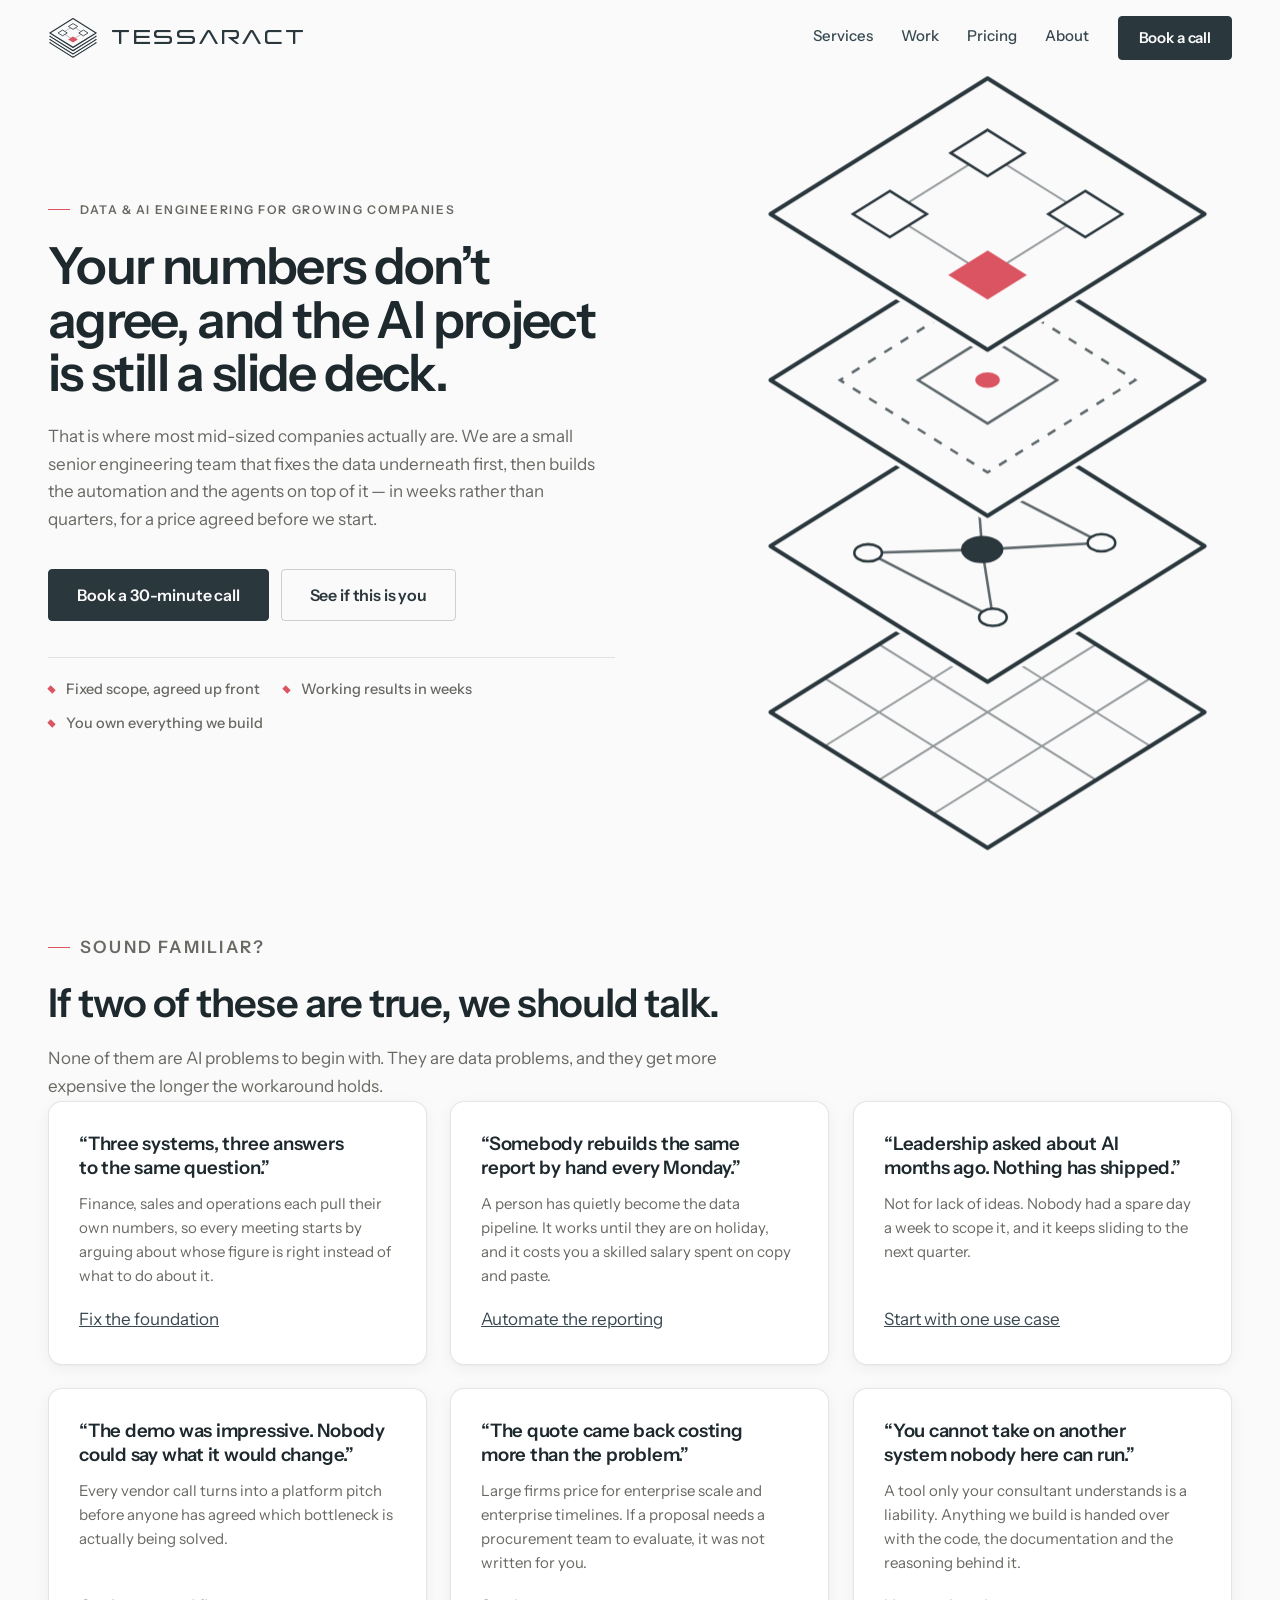
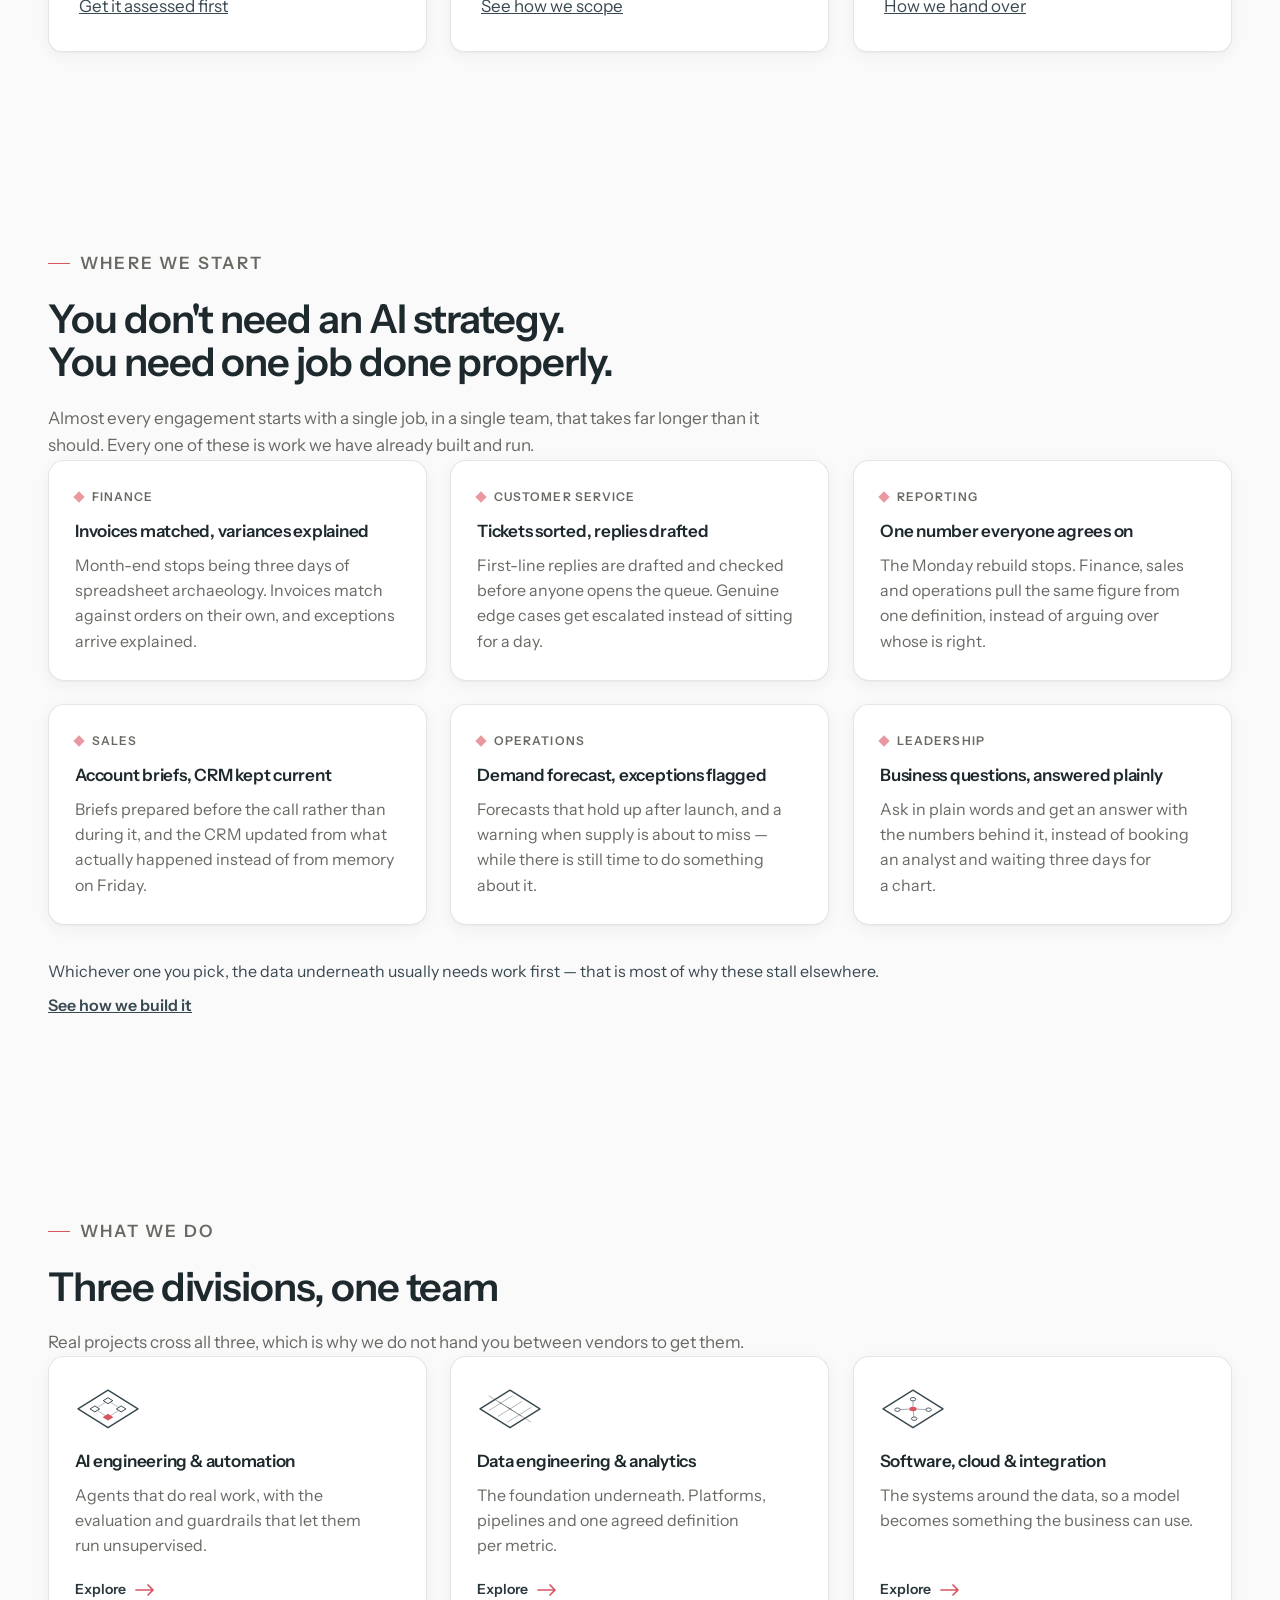
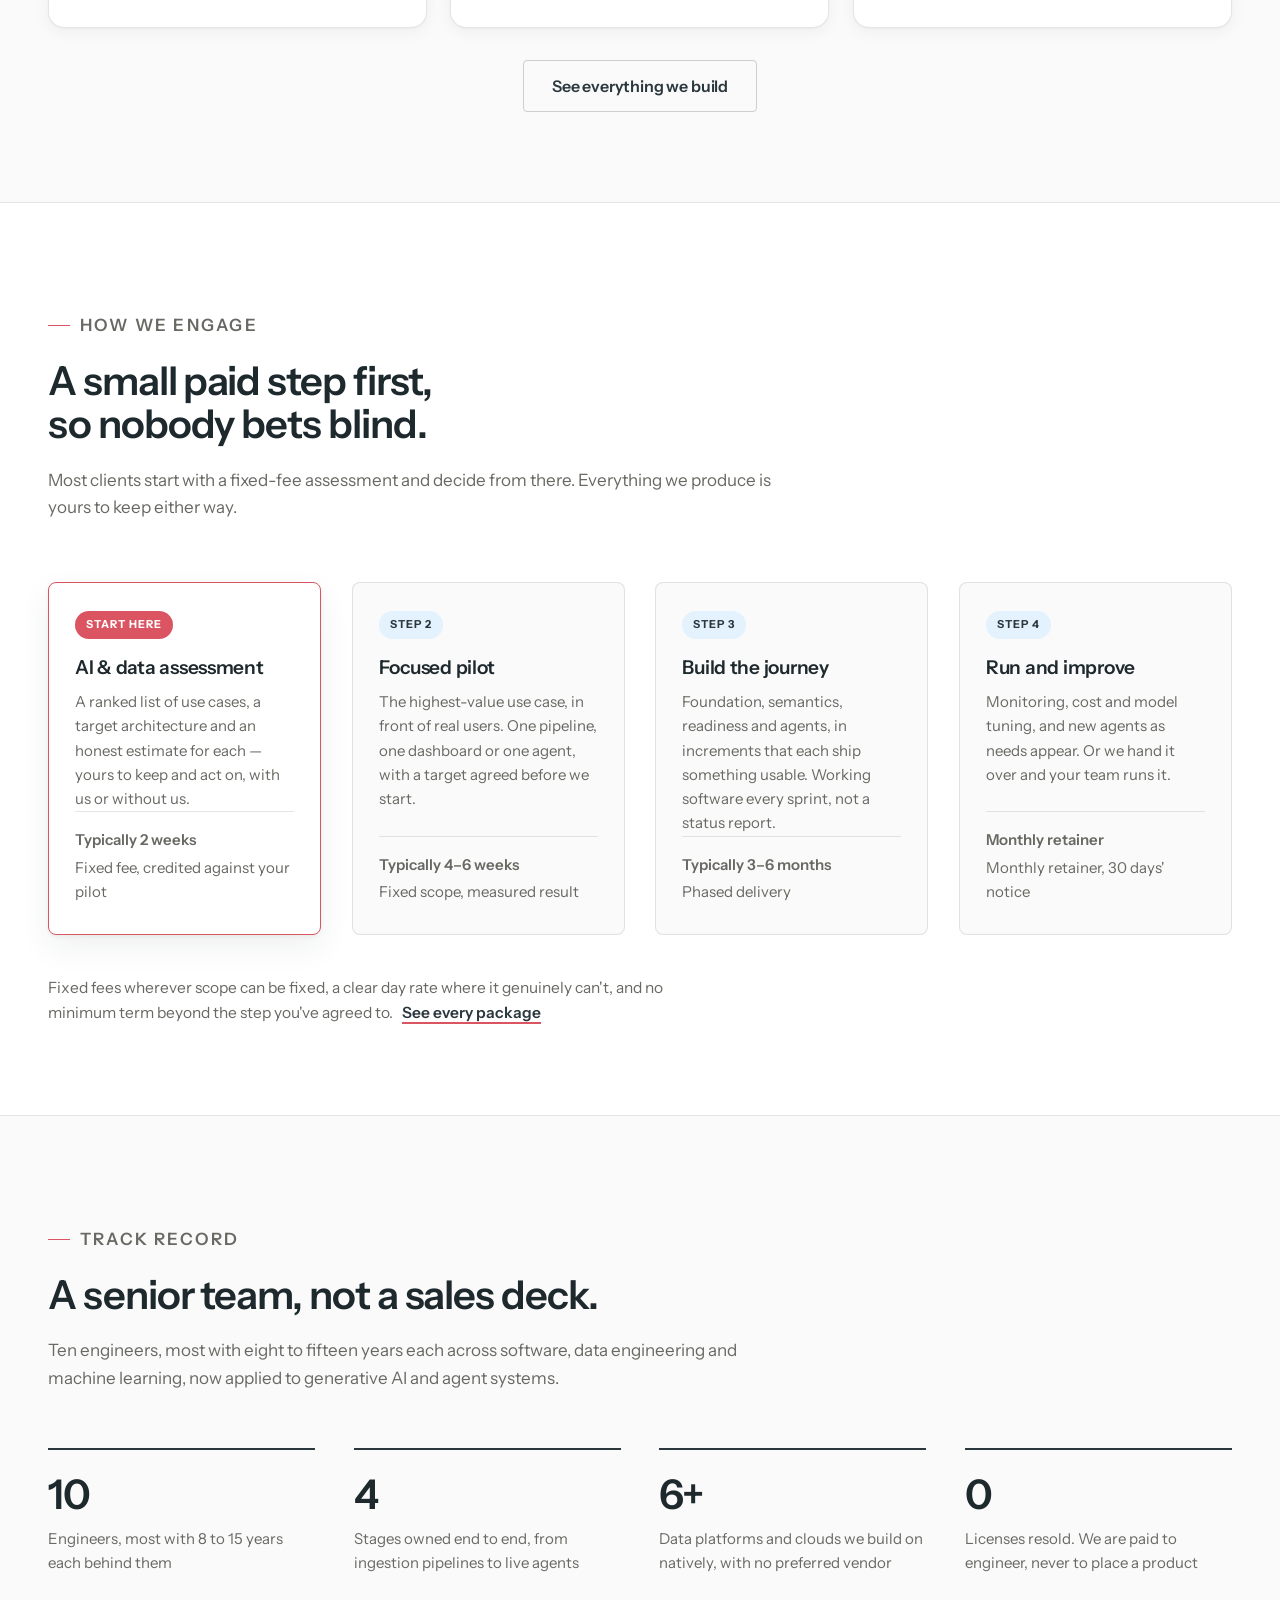
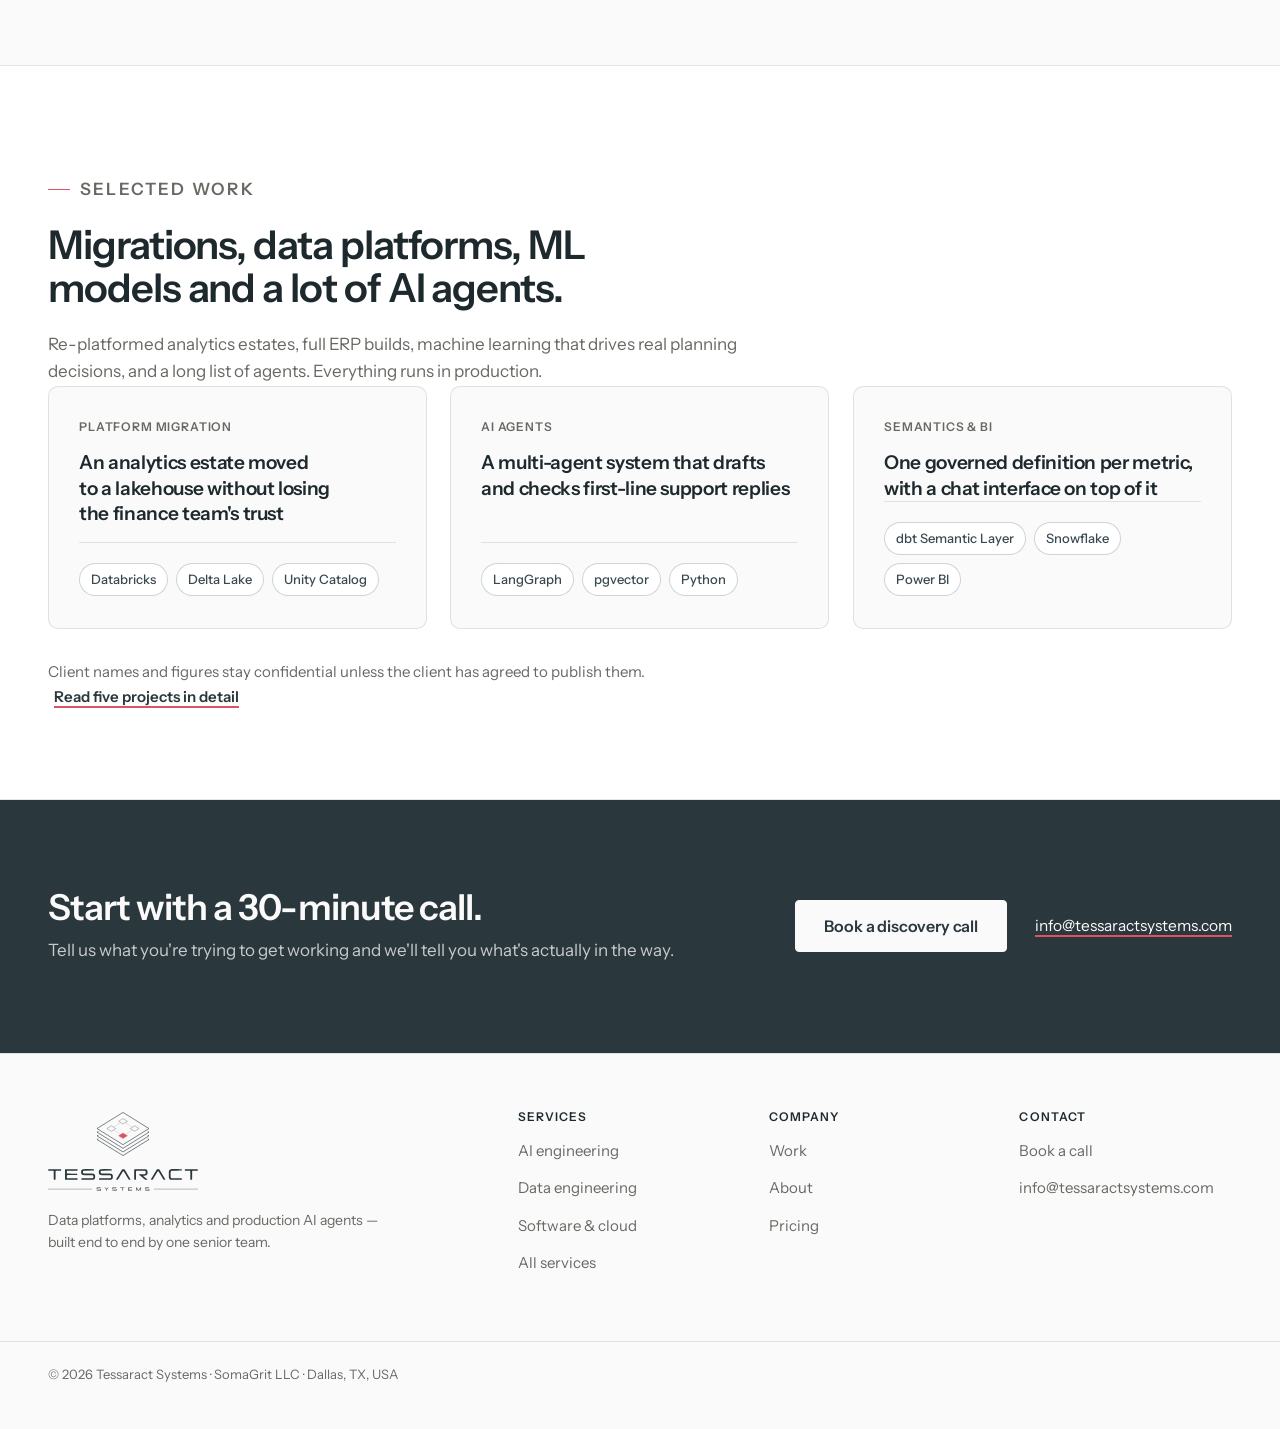
==== index.html @ a691ffca "Raise the camera to 1.600 : 1 — the planes still read stretched at true iso Textbook true isometric " ====
<!doctype html>
<html lang="en">
<head>
  <meta charset="utf-8">
  <meta name="viewport" content="width=device-width, initial-scale=1">

  <title>Data & AI Engineering for Growing Companies — Tessaract Systems</title>
  <meta name="description" content="Your numbers don't agree and the AI project is still a slide deck. We fix the data underneath, then build the automation and agents on top. Fixed scope.">

  <link rel="canonical" href="https://tessaractsystems.com/">

  <meta name="theme-color" content="#FAFAFA">
  <meta name="robots" content="index, follow, max-image-preview:large">

  <meta property="og:type" content="website">
  <meta property="og:site_name" content="Tessaract Systems">
  <meta property="og:url" content="https://tessaractsystems.com/">
  <meta property="og:title" content="Tessaract Systems — Data & AI Engineering">
  <meta property="og:description" content="Most of what gets called an AI problem is a data problem wearing a costume. We fix the foundation first, then build on it. Weeks, not quarters.">
  <meta property="og:image" content="https://tessaractsystems.com/assets/og-image.png">
  <meta property="og:image:width" content="1200">
  <meta property="og:image:height" content="630">
  <meta property="og:image:alt" content="Tessaract Systems">

  <meta name="twitter:card" content="summary_large_image">
  <meta name="twitter:title" content="Tessaract Systems — Data & AI Engineering">
  <meta name="twitter:description" content="Most of what gets called an AI problem is a data problem wearing a costume. We fix the foundation first, then build on it. Weeks, not quarters.">
  <meta name="twitter:image" content="https://tessaractsystems.com/assets/og-image.png">

  <link rel="icon" type="image/png" sizes="16x16" href="/assets/favicon-16.png">
  <link rel="icon" type="image/png" sizes="32x32" href="/assets/favicon-32.png">
  <link rel="icon" type="image/png" sizes="64x64" href="/assets/favicon-64.png">
  <link rel="apple-touch-icon" href="/assets/apple-touch-icon.png">

  <link rel="preload" href="/assets/fonts/Traceform-Regular.woff2" as="font" type="font/woff2" crossorigin>
  <link rel="preconnect" href="https://fonts.googleapis.com">
  <link rel="preconnect" href="https://fonts.gstatic.com" crossorigin>
  <link href="https://fonts.googleapis.com/css2?family=Instrument+Sans:wght@400;500;600;700&display=swap" rel="stylesheet">
  <link rel="stylesheet" href="/css/styles.css?v=a65552d1">

  <script>document.documentElement.classList.add('js');</script>

  <!-- Privacy-friendly analytics. Uncomment once the domain is live.
  <script defer data-domain="tessaractsystems.com" src="https://plausible.io/js/script.js"></script>
  -->

  <script type="application/ld+json">
  {
    "@context": "https://schema.org",
    "@type": "ProfessionalService",
    "name": "Tessaract Systems",
    "url": "https://tessaractsystems.com/",
    "logo": "https://tessaractsystems.com/brand/png/tessaract-logo@1000w.png",
    "image": "https://tessaractsystems.com/assets/og-image.png",
    "email": "info@tessaractsystems.com",
    "legalName": "SomaGrit LLC",
    "numberOfEmployees": {"@type": "QuantitativeValue", "value": 10},
    "address": {
      "@type": "PostalAddress",
      "streetAddress": "539 W Commerce St, Suite 3744",
      "addressLocality": "Dallas",
      "addressRegion": "TX",
      "postalCode": "75208",
      "addressCountry": "US"
    },
    "description": "Data engineering, AI engineering and intelligent automation. Tessaract Systems builds data platforms, semantic layers and production AI agents end to end \u2014 a ten-person team of senior engineers with 8 to 15 years each.",
    "areaServed": [
      { "@type": "Country", "name": "United States" },
      { "@type": "Country", "name": "Canada" },
      { "@type": "Place", "name": "Europe" },
      { "@type": "Country", "name": "United Kingdom" },
      { "@type": "Country", "name": "Germany" },
      { "@type": "Country", "name": "United Arab Emirates" },
      { "@type": "Country", "name": "Saudi Arabia" },
      { "@type": "Country", "name": "Qatar" },
      { "@type": "Country", "name": "Australia" }
    ],
    "knowsAbout": [
      "Data engineering", "AI agents", "Multi-agent systems", "Generative AI",
      "Conversational AI", "Voice AI", "Retrieval augmented generation",
      "Semantic layers", "Business intelligence", "Demand forecasting",
      "Cloud architecture", "Business process automation", "Machine learning",
      "Document intelligence", "System integration", "Databricks", "Snowflake",
      "Microsoft Fabric", "BigQuery", "Azure Synapse migration"
    ],
    "serviceType": [
      "AI Engineering", "Data Engineering", "Business Process Automation",
      "Custom Software Development", "Cloud Architecture", "Business Intelligence"
    ]
  }
  </script>
</head>
<body>
  <a class="skip-link" href="#main">Skip to content</a>

  <header class="site-header">
    <div class="wrap header-inner">
      <a class="brand" href="/" aria-label="Tessaract Systems, home">
        <svg class="brand-mark" viewBox="16 144.25 368 321.5" aria-hidden="true"><defs><mask id="um0" maskUnits="userSpaceOnUse" x="0" y="0" width="760" height="610"><rect x="0" y="0" width="760" height="610" fill="#fff"/><polygon points="200,210.75 370,317 200,423.25 30,317" fill="#000" stroke="#000" stroke-width="30" stroke-linejoin="round"/><polygon points="200,186.75 370,293 200,399.25 30,293" fill="#000" stroke="#000" stroke-width="30" stroke-linejoin="round"/><polygon points="200,162.75 370,269 200,375.25 30,269" fill="#000" stroke="#000" stroke-width="30" stroke-linejoin="round"/></mask><mask id="um1" maskUnits="userSpaceOnUse" x="0" y="0" width="760" height="610"><rect x="0" y="0" width="760" height="610" fill="#fff"/><polygon points="200,186.75 370,293 200,399.25 30,293" fill="#000" stroke="#000" stroke-width="30" stroke-linejoin="round"/><polygon points="200,162.75 370,269 200,375.25 30,269" fill="#000" stroke="#000" stroke-width="30" stroke-linejoin="round"/></mask><mask id="um2" maskUnits="userSpaceOnUse" x="0" y="0" width="760" height="610"><rect x="0" y="0" width="760" height="610" fill="#fff"/><polygon points="200,162.75 370,269 200,375.25 30,269" fill="#000" stroke="#000" stroke-width="30" stroke-linejoin="round"/></mask></defs><polygon mask="url(#um0)" points="200,234.75 370,341 200,447.25 30,341" fill="none" stroke="currentColor" stroke-width="9" stroke-linejoin="round"/><polygon mask="url(#um1)" points="200,210.75 370,317 200,423.25 30,317" fill="none" stroke="currentColor" stroke-width="9" stroke-linejoin="round"/><polygon mask="url(#um2)" points="200,186.75 370,293 200,399.25 30,293" fill="none" stroke="currentColor" stroke-width="9" stroke-linejoin="round"/><polygon points="200,162.75 370,269 200,375.25 30,269" fill="none" stroke="currentColor" stroke-width="9" stroke-linejoin="round"/><polygon points="200,221.19 276.5,269 200,316.81 123.5,269" fill="none" stroke="currentColor" stroke-width="4" opacity=".55"/><polygon points="200,200 234,221.25 200,242.5 166,221.25" fill="#FAFAFA" stroke="currentColor" stroke-width="6" stroke-linejoin="round"/><polygon points="276.5,247.75 310.5,269 276.5,290.25 242.5,269" fill="#FAFAFA" stroke="currentColor" stroke-width="6" stroke-linejoin="round"/><polygon points="123.5,247.75 157.5,269 123.5,290.25 89.5,269" fill="#FAFAFA" stroke="currentColor" stroke-width="6" stroke-linejoin="round"/><polygon points="200,294.25 236,316.75 200,339.25 164,316.75" fill="#DB5461"/></svg>
        <span class="brand-word"><span class="brand-name">Tessaract</span></span>
      </a>

      <button class="nav-toggle" aria-expanded="false" aria-controls="site-nav">
        <span class="nav-toggle-bar"></span>
        <span class="visually-hidden">Menu</span>
      </button>

      <nav id="site-nav" class="site-nav" aria-label="Main">
        <a href="/services/">Services</a>
        <a href="/work/">Work</a>
        <a href="/pricing/">Pricing</a>
        <a href="/about/">About</a>
        <a class="btn btn-small" href="/contact/">Book a call</a>
      </nav>
    </div>
  </header>

  <main id="main">
    <!-- ================================================================
         1. Hero. Names the buyer's situation, not our method.
         ================================================================ -->
    <section class="page-hero home-hero" id="top">
      <div class="wrap page-hero-grid">
        <div>
          <p class="eyebrow">Data &amp; AI engineering for growing companies</p>
          <h1>Your numbers don&rsquo;t agree, and the AI project is still a slide deck.</h1>
          <p class="lede">
            That is where most mid-sized companies actually are. We are a small senior
            engineering team that fixes the data underneath first, then builds the automation
            and the agents on top of it &mdash; in weeks rather than quarters, for a price
            agreed before we start.
          </p>
          <p class="hero-actions">
            <a class="btn" href="/contact/">Book a 30-minute call</a>
            <a class="btn btn-ghost" href="#problems">See if this is you</a>
          </p>
          <ul class="hero-proof">
            <li>Fixed scope, agreed up front</li>
            <li>Working results in weeks</li>
            <li>You own everything we build</li>
          </ul>
        </div>
        <figure class="hero-figure" aria-hidden="true">
          <svg class="markfold" viewBox="-4 128.75 368 352.5" role="presentation">
            <g class="hf-scale">
            <defs>
              <linearGradient id="hf-edge" gradientUnits="userSpaceOnUse" x1="0" y1="110" x2="0" y2="500">
                <stop offset="0" stop-color="#DB5461" stop-opacity="0"/>
                <stop offset=".22" stop-color="#DB5461" stop-opacity=".45"/>
                <stop offset=".78" stop-color="#DB5461" stop-opacity=".45"/>
                <stop offset="1" stop-color="#DB5461" stop-opacity="0"/>
              </linearGradient>
              <linearGradient id="hf-edge-mid" gradientUnits="userSpaceOnUse" x1="0" y1="3.75" x2="0" y2="606.25">
                <stop offset="0" stop-color="#DB5461" stop-opacity="0"/>
                <stop offset=".26" stop-color="#DB5461" stop-opacity=".4"/>
                <stop offset=".74" stop-color="#DB5461" stop-opacity=".4"/>
                <stop offset="1" stop-color="#DB5461" stop-opacity="0"/>
              </linearGradient>
              <filter id="hf-bloom" x="-120%" y="-300%" width="340%" height="700%">
                <feGaussianBlur stdDeviation="11"/>
              </filter>
            </defs>
            <g class="hf-edges">
              <line x1="30" y1="110" x2="30" y2="500" stroke="url(#hf-edge)" stroke-width="2"/>
              <line x1="370" y1="110" x2="370" y2="500" stroke="url(#hf-edge)" stroke-width="2"/>
              <line x1="200" y1="3.75" x2="200" y2="606.25" stroke="url(#hf-edge-mid)" stroke-width="2"/>
            </g>
            <g class="hf-layer hf-0">
              <polygon class="plane-halo" points="200,393.75 370,500 200,606.25 30,500"/>
              <polygon class="plane" points="200,393.75 370,500 200,606.25 30,500"/>
              <path d="M72.5,526.56 L242.5,420.31 M115,553.12 L285,446.88 M157.5,579.69 L327.5,473.44 M157.5,420.31 L327.5,526.56 M115,446.88 L285,553.12 M72.5,473.44 L242.5,579.69" fill="none" stroke="currentColor" stroke-width="1.5" stroke-linecap="round" opacity=".5"/>
            </g>
            <g class="hf-layer hf-1">
              <polygon class="plane-halo" points="200,263.75 370,370 200,476.25 30,370"/>
              <polygon class="plane" points="200,263.75 370,370 200,476.25 30,370"/>
              <path d="M195.8,372.62 L191.5,316.88" fill="none" stroke="currentColor" stroke-width="2" opacity=".75"/>
              <path d="M195.8,372.62 L289.2,367.38" fill="none" stroke="currentColor" stroke-width="2" opacity=".75"/>
              <path d="M195.8,372.62 L106.5,375.25" fill="none" stroke="currentColor" stroke-width="2" opacity=".75"/>
              <path d="M195.8,372.62 L204.2,425.75" fill="none" stroke="currentColor" stroke-width="2" opacity=".75"/>
              <path d="M191.5,316.88 L289.2,367.38 M204.2,425.75 L106.5,375.25" fill="none" stroke="currentColor" stroke-width="2" opacity=".75"/>
              <ellipse cx="191.5" cy="316.88" rx="10.8" ry="6.75" fill="#FAFAFA" stroke="currentColor" stroke-width="2"/>
              <ellipse cx="289.2" cy="367.38" rx="10.8" ry="6.75" fill="#FAFAFA" stroke="currentColor" stroke-width="2"/>
              <ellipse cx="106.5" cy="375.25" rx="10.8" ry="6.75" fill="#FAFAFA" stroke="currentColor" stroke-width="2"/>
              <ellipse cx="204.2" cy="425.75" rx="10.8" ry="6.75" fill="#FAFAFA" stroke="currentColor" stroke-width="2"/>
              <ellipse cx="195.8" cy="372.62" rx="15.6" ry="9.75" fill="currentColor" stroke="currentColor" stroke-width="2"/>
            </g>
            <g class="hf-layer hf-2">
              <polygon class="plane-halo" points="200,133.75 370,240 200,346.25 30,240"/>
              <polygon class="plane" points="200,133.75 370,240 200,346.25 30,240"/>
              <polygon points="200,167.75 315.6,240 200,312.25 84.4,240" fill="none" stroke="currentColor" stroke-width="2" stroke-dasharray="7 8" opacity=".75"/>
              <polygon points="200,206 254.4,240 200,274 145.6,240" fill="none" stroke="currentColor" stroke-width="2" opacity=".75"/>
              <ellipse cx="200" cy="240" rx="9.6" ry="6" fill="#DB5461"/>
            </g>
            <g class="hf-layer hf-3">
              <polygon class="plane-halo" points="200,3.75 370,110 200,216.25 30,110"/>
              <polygon class="plane" points="200,3.75 370,110 200,216.25 30,110"/>
              <polygon points="200,62.19 276.5,110 200,157.81 123.5,110" fill="none" stroke="currentColor" stroke-width="1.5" opacity=".5"/>
              <polygon points="200,44.12 228.9,62.19 200,80.25 171.1,62.19" fill="#FAFAFA" stroke="currentColor" stroke-width="2"/>
              <polygon points="276.5,91.94 305.4,110 276.5,128.06 247.6,110" fill="#FAFAFA" stroke="currentColor" stroke-width="2"/>
              <polygon points="123.5,91.94 152.4,110 123.5,128.06 94.6,110" fill="#FAFAFA" stroke="currentColor" stroke-width="2"/>
              <ellipse class="hf-bloom" cx="200" cy="157.75" rx="40" ry="25" fill="#DB5461" filter="url(#hf-bloom)"/>
              <polygon points="200,139.69 228.9,157.75 200,175.81 171.1,157.75" fill="#DB5461" stroke="#DB5461" stroke-width="2"/>
            </g>
            </g>
          </svg>
        </figure>
      </div>
    </section>

    <!-- ================================================================
         2. Recognition. The visitor should find themselves here before
            we describe anything we do.
         ================================================================ -->
    <section class="section problems" id="problems" aria-labelledby="problems-title">
      <div class="wrap">
        <div class="section-head" data-reveal>
          <p class="eyebrow">Sound familiar?</p>
          <h2 id="problems-title">If two of these are true, we should talk.</h2>
          <p>
            None of them are AI problems to begin with. They are data problems, and they get
            more expensive the longer the workaround holds.
          </p>
        </div>
        <ul class="problem-list">
          <li class="problem-card" data-reveal style="--d:0">
            <h3>&ldquo;Three systems, three answers to the same question.&rdquo;</h3>
            <p>Finance, sales and operations each pull their own numbers, so every meeting starts by arguing about whose figure is right instead of what to do about it.</p>
            <a class="start-link" href="/services/data-engineering/">Fix the foundation</a>
          </li>
          <li class="problem-card" data-reveal style="--d:1">
            <h3>&ldquo;Somebody rebuilds the same report by hand every Monday.&rdquo;</h3>
            <p>A person has quietly become the data pipeline. It works until they are on holiday, and it costs you a skilled salary spent on copy and paste.</p>
            <a class="start-link" href="/services/data-engineering/">Automate the reporting</a>
          </li>
          <li class="problem-card" data-reveal style="--d:2">
            <h3>&ldquo;Leadership asked about AI months ago. Nothing has shipped.&rdquo;</h3>
            <p>Not for lack of ideas. Nobody had a spare day a week to scope it, and it keeps sliding to the next quarter.</p>
            <a class="start-link" href="/services/ai-engineering/">Start with one use case</a>
          </li>
          <li class="problem-card" data-reveal style="--d:3">
            <h3>&ldquo;The demo was impressive. Nobody could say what it would change.&rdquo;</h3>
            <p>Every vendor call turns into a platform pitch before anyone has agreed which bottleneck is actually being solved.</p>
            <a class="start-link" href="/pricing/#assessment">Get it assessed first</a>
          </li>
          <li class="problem-card" data-reveal style="--d:4">
            <h3>&ldquo;The quote came back costing more than the problem.&rdquo;</h3>
            <p>Large firms price for enterprise scale and enterprise timelines. If a proposal needs a procurement team to evaluate, it was not written for you.</p>
            <a class="start-link" href="/pricing/">See how we scope</a>
          </li>
          <li class="problem-card" data-reveal style="--d:5">
            <h3>&ldquo;You cannot take on another system nobody here can run.&rdquo;</h3>
            <p>A tool only your consultant understands is a liability. Anything we build is handed over with the code, the documentation and the reasoning behind it.</p>
            <a class="start-link" href="/about/">How we hand over</a>
          </li>
        </ul>
      </div>
    </section>

    <section class="section usecases" id="start" aria-labelledby="usecases-title">
      <div class="wrap">
        <div class="section-head" data-reveal>
          <p class="eyebrow">Where we start</p>
          <h2 id="usecases-title">You don't need an AI strategy. You need one job done properly.</h2>
          <p>
            Almost every engagement starts with a single job, in a single team, that takes far
            longer than it should. Every one of these is work we have already built and run.
          </p>
        </div>
        <ul class="usecase-grid">
          <li class="usecase-card" data-reveal style="--d:0">
            <p class="usecase-team">Finance</p>
            <h3>Invoices matched, variances explained</h3>
            <p>Month-end stops being three days of spreadsheet archaeology. Invoices match against orders on their own, and exceptions arrive explained.</p>
          </li>
          <li class="usecase-card" data-reveal style="--d:1">
            <p class="usecase-team">Customer service</p>
            <h3>Tickets sorted, replies drafted</h3>
            <p>First-line replies are drafted and checked before anyone opens the queue. Genuine edge cases get escalated instead of sitting for a day.</p>
          </li>
          <li class="usecase-card" data-reveal style="--d:2">
            <p class="usecase-team">Reporting</p>
            <h3>One number everyone agrees on</h3>
            <p>The Monday rebuild stops. Finance, sales and operations pull the same figure from one definition, instead of arguing over whose is right.</p>
          </li>
          <li class="usecase-card" data-reveal style="--d:3">
            <p class="usecase-team">Sales</p>
            <h3>Account briefs, CRM kept current</h3>
            <p>Briefs prepared before the call rather than during it, and the CRM updated from what actually happened instead of from memory on Friday.</p>
          </li>
          <li class="usecase-card" data-reveal style="--d:4">
            <p class="usecase-team">Operations</p>
            <h3>Demand forecast, exceptions flagged</h3>
            <p>Forecasts that hold up after launch, and a warning when supply is about to miss &mdash; while there is still time to do something about it.</p>
          </li>
          <li class="usecase-card" data-reveal style="--d:5">
            <p class="usecase-team">Leadership</p>
            <h3>Business questions, answered plainly</h3>
            <p>Ask in plain words and get an answer with the numbers behind it, instead of booking an analyst and waiting three days for a chart.</p>
          </li>
        </ul>
        <p class="usecases-note" data-reveal>
          Whichever one you pick, the data underneath usually needs work first &mdash; that is
          most of why these stall elsewhere.
          <a class="usecases-more" href="/services/">See how we build it</a>
        </p>
      </div>
    </section>

    <section class="section routes" aria-labelledby="routes-title">
      <div class="wrap">
        <div class="section-head" data-reveal>
          <p class="eyebrow">What we do</p>
          <h2 id="routes-title">Three divisions, one team</h2>
          <p>Real projects cross all three, which is why we do not hand you between vendors to get them.</p>
        </div>
        <div class="svc-grid svc-grid-compact">
          <article class="svc-card" data-reveal style="--d:0">
            <a class="svc-link" href="/services/ai-engineering/">
              <svg class="svc-glyph" viewBox="0 0 110 86.5" aria-hidden="true"><polygon points="55,12 105,43.25 55,74.5 5,43.25" fill="none" stroke="currentColor" stroke-width="2.4" stroke-linejoin="round"/><polygon points="55,29.5 77,43.25 55,57 33,43.25" fill="none" stroke="currentColor" stroke-width="1.2" opacity=".5"/><polygon points="55,24.5 63,29.5 55,34.5 47,29.5" fill="#FAFAFA" stroke="currentColor" stroke-width="1.6"/><polygon points="77,38.25 85,43.25 77,48.25 69,43.25" fill="#FAFAFA" stroke="currentColor" stroke-width="1.6"/><polygon points="33,38.25 41,43.25 33,48.25 25,43.25" fill="#FAFAFA" stroke="currentColor" stroke-width="1.6"/><polygon points="55,51.38 64,57 55,62.62 46,57" fill="#DB5461"/></svg>
              <h3>AI engineering &amp; automation</h3>
              <p>Agents that do real work, with the evaluation and guardrails that let them run unsupervised.</p>
              <span class="svc-cta">Explore<svg viewBox="0 0 20 12" aria-hidden="true"><path d="M13 1l5 5-5 5M18 6H1"/></svg></span>
            </a>
          </article>
          <article class="svc-card" data-reveal style="--d:1">
            <a class="svc-link" href="/services/data-engineering/">
              <svg class="svc-glyph" viewBox="0 0 110 86.5" aria-hidden="true"><polygon points="55,12 105,43.25 55,74.5 5,43.25" fill="none" stroke="currentColor" stroke-width="2.4" stroke-linejoin="round"/><path d="M19.5,21.06 L59.5,46.06" stroke="currentColor" stroke-width="1.2" opacity=".55" fill="none"/><path d="M19.5,46.06 L59.5,21.06" stroke="currentColor" stroke-width="1.2" opacity=".55" fill="none"/><path d="M35,30.75 L75,55.75" stroke="currentColor" stroke-width="1.2" opacity=".55" fill="none"/><path d="M35,55.75 L75,30.75" stroke="currentColor" stroke-width="1.2" opacity=".55" fill="none"/><path d="M50.5,40.44 L90.5,65.44" stroke="currentColor" stroke-width="1.2" opacity=".55" fill="none"/><path d="M50.5,65.44 L90.5,40.44" stroke="currentColor" stroke-width="1.2" opacity=".55" fill="none"/></svg>
              <h3>Data engineering &amp; analytics</h3>
              <p>The foundation underneath. Platforms, pipelines and one agreed definition per metric.</p>
              <span class="svc-cta">Explore<svg viewBox="0 0 20 12" aria-hidden="true"><path d="M13 1l5 5-5 5M18 6H1"/></svg></span>
            </a>
          </article>
          <article class="svc-card" data-reveal style="--d:2">
            <a class="svc-link" href="/services/software-cloud/">
              <svg class="svc-glyph" viewBox="0 0 110 86.5" aria-hidden="true"><polygon points="55,12 105,43.25 55,74.5 5,43.25" fill="none" stroke="currentColor" stroke-width="2.4" stroke-linejoin="round"/><path d="M55,43.25 L55,27" stroke="currentColor" stroke-width="1.3" opacity=".6" fill="none"/><path d="M55,43.25 L81,44.5" stroke="currentColor" stroke-width="1.3" opacity=".6" fill="none"/><path d="M55,43.25 L29,44.5" stroke="currentColor" stroke-width="1.3" opacity=".6" fill="none"/><path d="M55,43.25 L57,59.5" stroke="currentColor" stroke-width="1.3" opacity=".6" fill="none"/><ellipse cx="55" cy="27" rx="4.6" ry="2.87" fill="#FAFAFA" stroke="currentColor" stroke-width="1.4"/><ellipse cx="81" cy="44.5" rx="4.6" ry="2.87" fill="#FAFAFA" stroke="currentColor" stroke-width="1.4"/><ellipse cx="29" cy="44.5" rx="4.6" ry="2.87" fill="#FAFAFA" stroke="currentColor" stroke-width="1.4"/><ellipse cx="57" cy="59.5" rx="4.6" ry="2.87" fill="#FAFAFA" stroke="currentColor" stroke-width="1.4"/><ellipse cx="55" cy="43.25" rx="6" ry="3.75" fill="#DB5461"/></svg>
              <h3>Software, cloud &amp; integration</h3>
              <p>The systems around the data, so a model becomes something the business can use.</p>
              <span class="svc-cta">Explore<svg viewBox="0 0 20 12" aria-hidden="true"><path d="M13 1l5 5-5 5M18 6H1"/></svg></span>
            </a>
          </article>
        </div>
        <p class="routes-more" data-reveal><a class="btn btn-ghost" href="/services/">See everything we build</a></p>
      </div>
    </section>

    <section class="section engage" id="engage" aria-labelledby="engage-title">
      <div class="wrap">
        <div class="section-head" data-reveal>
          <p class="eyebrow">How we engage</p>
          <h2 id="engage-title">A small paid step first, so nobody bets blind.</h2>
          <p>
            Most clients start with a fixed-fee assessment and decide from there. Everything we
            produce is yours to keep either way.
          </p>
        </div>

        <ol class="engage-steps">
          <li class="engage-step is-entry">
            <span class="engage-tag">Start here</span>
            <h3>AI &amp; data assessment</h3>
            <p>
              A ranked list of use cases, a target architecture and an honest estimate for each
              &mdash; yours to keep and act on, with us or without us.
            </p>
            <p class="engage-meta">
              Typically 2 weeks
              <span>Fixed fee, credited against your pilot</span>
            </p>
          </li>
          <li class="engage-step">
            <span class="engage-tag">Step 2</span>
            <h3>Focused pilot</h3>
            <p>
              The highest-value use case, in front of real users. One pipeline, one dashboard or
              one agent, with a target agreed before we start.
            </p>
            <p class="engage-meta">
              Typically 4–6 weeks
              <span>Fixed scope, measured result</span>
            </p>
          </li>
          <li class="engage-step">
            <span class="engage-tag">Step 3</span>
            <h3>Build the journey</h3>
            <p>
              Foundation, semantics, readiness and agents, in increments that each ship something
              usable. Working software every sprint, not a status report.
            </p>
            <p class="engage-meta">
              Typically 3–6 months
              <span>Phased delivery</span>
            </p>
          </li>
          <li class="engage-step">
            <span class="engage-tag">Step 4</span>
            <h3>Run and improve</h3>
            <p>
              Monitoring, cost and model tuning, and new agents as needs appear. Or we hand it
              over and your team runs it.
            </p>
            <p class="engage-meta">
              Monthly retainer
              <span>Monthly retainer, 30 days' notice</span>
            </p>
          </li>
        </ol>

        <p class="engage-note">
          Fixed fees wherever scope can be fixed, a clear day rate where it genuinely can't, and
          no minimum term beyond the step you've agreed to.
          <a class="engage-more" href="/pricing/">See every package</a>
        </p>
      </div>
    </section>

    <section class="section record" aria-labelledby="record-title">
      <div class="wrap">
        <div class="section-head" data-reveal>
          <p class="eyebrow">Track record</p>
          <h2 id="record-title">A senior team, not a sales deck.</h2>
          <p>
            Ten engineers, most with eight to fifteen years each across software, data
            engineering and machine learning, now applied to generative AI and agent systems.
          </p>
        </div>
        <ul class="record-stats">
          <li data-reveal style="--d:0">
            <b>10</b>
            <span>Engineers, most with 8 to 15 years each behind them</span>
          </li>
          <li data-reveal style="--d:1">
            <b>4</b>
            <span>Stages owned end to end, from ingestion pipelines to live agents</span>
          </li>
          <li data-reveal style="--d:2">
            <b>6+</b>
            <span>Data platforms and clouds we build on natively, with no preferred vendor</span>
          </li>
          <li data-reveal style="--d:3">
            <b>0</b>
            <span>Licenses resold. We are paid to engineer, never to place a product</span>
          </li>
        </ul>
      </div>
    </section>

    <section class="section portfolio" id="portfolio" aria-labelledby="portfolio-title">
      <div class="wrap">
        <div class="section-head" data-reveal>
          <p class="eyebrow">Selected work</p>
          <h2 id="portfolio-title">Migrations, data platforms, ML models and a lot of AI agents.</h2>
          <p>
            Re-platformed analytics estates, full ERP builds, machine learning that drives real
            planning decisions, and a long list of agents. Everything runs in production.
          </p>
        </div>

        <ul class="work-grid">
          <li class="work-card" data-reveal style="--d:0">
            <p class="work-tag">Platform migration</p>
            <h3>An analytics estate moved to a lakehouse without losing the finance team's trust</h3>
            <ul class="work-stack"><li>Databricks</li><li>Delta Lake</li><li>Unity Catalog</li></ul>
          </li>
          <li class="work-card" data-reveal style="--d:1">
            <p class="work-tag">AI agents</p>
            <h3>A multi-agent system that drafts and checks first-line support replies</h3>
            <ul class="work-stack"><li>LangGraph</li><li>pgvector</li><li>Python</li></ul>
          </li>
          <li class="work-card" data-reveal style="--d:2">
            <p class="work-tag">Semantics &amp; BI</p>
            <h3>One governed definition per metric, with a chat interface on top of it</h3>
            <ul class="work-stack"><li>dbt Semantic Layer</li><li>Snowflake</li><li>Power BI</li></ul>
          </li>
        </ul>

        <p class="work-note">
          Client names and figures stay confidential unless the client has agreed to publish them.
          <a class="engage-more" href="/work/">Read five projects in detail</a>
        </p>
      </div>
    </section>

    <section class="cta-band" aria-labelledby="cta-title">
      <div class="wrap cta-band-inner">
        <div>
          <h2 id="cta-title">Start with a 30-minute call.</h2>
          <p>Tell us what you're trying to get working and we'll tell you what's actually in the way.</p>
        </div>
        <div class="cta-band-actions">
          <a class="btn btn-light" href="/contact/">Book a discovery call</a>
          <a class="cta-band-mail" href="mailto:info@tessaractsystems.com">info@tessaractsystems.com</a>
        </div>
      </div>
    </section>
  </main>


  <footer class="site-footer">
    <div class="wrap footer-inner">

      <div class="footer-brand">
        <img class="footer-logo" src="/brand/tessaract-logo.svg" alt="Tessaract Systems"
             width="2000" height="993" loading="lazy" decoding="async">
        <p>Data platforms, analytics and production AI agents &mdash; built end to end by one senior team.</p>
      </div>

      <nav class="footer-cols" aria-label="Footer">
        <div>
          <h2>Services</h2>
          <ul>
            <li><a href="/services/ai-engineering/">AI engineering</a></li>
            <li><a href="/services/data-engineering/">Data engineering</a></li>
            <li><a href="/services/software-cloud/">Software &amp; cloud</a></li>
            <li><a href="/services/">All services</a></li>
          </ul>
        </div>
        <div>
          <h2>Company</h2>
          <ul>
            <li><a href="/work/">Work</a></li>
            <li><a href="/about/">About</a></li>
            <li><a href="/pricing/">Pricing</a></li>
          </ul>
        </div>
        <div>
          <h2>Contact</h2>
          <ul>
            <li><a href="/contact/">Book a call</a></li>
            <li><a href="mailto:info@tessaractsystems.com">info@tessaractsystems.com</a></li>
          </ul>
        </div>
      </nav>

    </div>
    <div class="wrap footer-base">
      <p class="footer-legal">&copy; <span id="year">2026</span> Tessaract Systems &middot; SomaGrit&nbsp;LLC &middot; Dallas, TX, USA</p>
    </div>
  </footer>


  <script src="/js/main.js?v=e52f50c1" defer></script>
</body>
</html>
---- css/styles.css ----
/* ==========================================================================
   Tessaract Systems
   --------------------------------------------------------------------------
   Typography note: "Traceform" is the logotype face. It has no crossbar on the
   capital A, so it is deliberately restricted to two roles only — the wordmark
   and the large chapter numerals. All reading text, including every heading,
   is set in Instrument Sans so that words like "AI" render correctly.
   ========================================================================== */

@font-face {
  font-family: "Traceform";
  src: url("../assets/fonts/Traceform-Regular.woff2") format("woff2"),
       url("../assets/fonts/Traceform-Regular.ttf") format("truetype");
  font-weight: 400;
  font-style: normal;
  font-display: swap;
}

:root {
  /* Brand */
  --paper: #FAFAFA;
  --surface: #FFFFFF;
  --mist: #E3F2FD;
  --mist-line: #C9DFF2;
  --signal: #DB5461;
  --signal-deep: #C33F4C;
  --graphite: #686963;
  --slate: #394951;
  --slate-deep: #2A373D;
  --ink: #1E292E;

  --rule: rgba(57, 73, 81, .14);
  --rule-strong: rgba(57, 73, 81, .24);
  --rule-invert: rgba(250, 250, 250, .18);

  /* Type */
  --font-logo: "Traceform", "Eurostile", "Arial Narrow", sans-serif;
  --font: "Instrument Sans", system-ui, -apple-system, "Segoe UI", Roboto, sans-serif;

  /* Layout */
  --wrap: 1280px;
  --gutter: clamp(20px, 4vw, 48px);
  --section-pad: clamp(64px, 7vw, 104px);
  --header-h: 76px;

  --shadow-sm: 0 1px 2px rgba(30, 41, 46, .04), 0 4px 16px rgba(30, 41, 46, .05);
  --shadow-md: 0 2px 4px rgba(30, 41, 46, .05), 0 12px 32px rgba(30, 41, 46, .07);
}

*,
*::before,
*::after { box-sizing: border-box; }

html {
  scroll-behavior: smooth;
  scroll-padding-top: calc(var(--header-h) + 20px);
  -webkit-text-size-adjust: 100%;
}

body {
  margin: 0;
  background: var(--paper);
  color: var(--slate);
  font-family: var(--font);
  font-size: 1.0625rem;
  line-height: 1.62;
  -webkit-font-smoothing: antialiased;
  -moz-osx-font-smoothing: grayscale;
}

img, svg { display: block; max-width: 100%; }

h1, h2, h3, h4 {
  margin: 0;
  font-family: var(--font);
  color: var(--ink);
  text-wrap: balance;
}

h1 {
  font-size: clamp(2.5rem, 4.4vw, 4.05rem);
  font-weight: 600;
  line-height: 1.04;
  letter-spacing: -.032em;
}

h2 {
  font-size: clamp(1.9rem, 3.1vw, 2.85rem);
  font-weight: 600;
  line-height: 1.1;
  letter-spacing: -.027em;
}

h3 {
  font-size: 1.1875rem;
  font-weight: 600;
  line-height: 1.32;
  letter-spacing: -.014em;
}

p { margin: 0; }
a { color: inherit; }

:focus-visible {
  outline: 2px solid var(--signal);
  outline-offset: 3px;
  border-radius: 3px;
}

.wrap {
  width: 100%;
  max-width: calc(var(--wrap) + var(--gutter) * 2);
  margin: 0 auto;
  padding: 0 var(--gutter);
}

.visually-hidden {
  position: absolute !important;
  width: 1px; height: 1px;
  padding: 0; margin: -1px;
  overflow: hidden;
  clip: rect(0 0 0 0);
  clip-path: inset(50%);
  white-space: nowrap;
}

.skip-link {
  position: absolute;
  left: 16px; top: -64px;
  z-index: 100;
  padding: 11px 18px;
  border-radius: 4px;
  background: var(--slate-deep);
  color: var(--paper);
  font-weight: 500;
  text-decoration: none;
}
.skip-link:focus { top: 16px; }

/* --------------------------------------------------------------------------
   Shared pieces
   -------------------------------------------------------------------------- */

.eyebrow {
  display: inline-flex;
  align-items: center;
  gap: 10px;
  margin-bottom: 20px;
  font-size: .75rem;
  font-weight: 600;
  letter-spacing: .13em;
  text-transform: uppercase;
  color: var(--graphite);
}
.eyebrow::before {
  content: "";
  width: 22px;
  height: 1px;
  background: var(--signal);
}
.eyebrow-invert { color: rgba(250, 250, 250, .66); }

.section { padding: var(--section-pad) 0; }

.section-head { max-width: 46rem; }
.section-head p {
  margin-top: 20px;
  font-size: clamp(1.0625rem, 1.3vw, 1.1875rem);
  color: var(--graphite);
}

.btn {
  display: inline-flex;
  align-items: center;
  justify-content: center;
  gap: 10px;
  min-height: 52px;
  padding: 0 28px;
  border: 1.5px solid var(--slate-deep);
  border-radius: 4px;
  background: var(--slate-deep);
  color: var(--paper);
  font: 600 1rem/1 var(--font);
  letter-spacing: -.01em;
  text-decoration: none;
  cursor: pointer;
  transition: background-color .2s, border-color .2s, color .2s, transform .2s, box-shadow .2s;
}
.btn:hover {
  background: var(--ink);
  border-color: var(--ink);
  transform: translateY(-1px);
  box-shadow: var(--shadow-sm);
}
.btn:active { transform: none; }

.btn-ghost { background: transparent; color: var(--slate-deep); border-color: var(--rule-strong); }
.btn-ghost:hover { background: var(--surface); border-color: var(--slate-deep); color: var(--ink); }

.btn-light { background: var(--paper); border-color: var(--paper); color: var(--slate-deep); }
.btn-light:hover { background: var(--mist); border-color: var(--mist); color: var(--ink); }

.btn-small { min-height: 44px; padding: 0 20px; font-size: .9375rem; }

/* --------------------------------------------------------------------------
   Header
   -------------------------------------------------------------------------- */

.site-header {
  position: sticky;
  top: 0;
  z-index: 50;
  height: var(--header-h);
  background: rgba(250, 250, 250, .86);
  backdrop-filter: saturate(1.5) blur(14px);
  -webkit-backdrop-filter: saturate(1.5) blur(14px);
  border-bottom: 1px solid transparent;
  transition: border-color .3s, background-color .3s;
}
.site-header.is-scrolled {
  border-bottom-color: var(--rule);
  background: rgba(250, 250, 250, .94);
}

.header-inner {
  display: flex;
  align-items: center;
  justify-content: space-between;
  gap: 24px;
  height: 100%;
}

.brand {
  display: flex;
  align-items: center;
  gap: 13px;
  text-decoration: none;
  flex-shrink: 0;
}

.brand-mark {
  /* The full mark, same as the footer lockup and the hero. It needs ~48px
     to stay legible; below that use tessaract-mark-simple instead. */
  width: 50px;
  height: auto;
  color: var(--slate-deep);
  flex: none;
}

/* The wordmark is the one place the logotype face belongs. */
.brand-word {
  display: inline-flex;
  flex-direction: column;
  align-items: stretch;
  font-family: var(--font-logo);
  line-height: 1;
  text-transform: uppercase;
  color: var(--slate-deep);
}

/* Trailing letter-spacing is cancelled so each line centres optically. */
.brand-name {
  margin-right: -.14em;
  font-size: 1.22rem;
  letter-spacing: .14em;
}

.brand-sub {
  display: flex;
  align-items: center;
  gap: 7px;
  margin-top: 6px;
  font-size: .5rem;
}
.brand-sub::before,
.brand-sub::after {
  content: "";
  flex: 1;
  height: 1px;
  background: currentColor;
  opacity: .65;
}
.brand-sub span {
  margin-right: -.5em;
  letter-spacing: .5em;
}

.site-nav {
  display: flex;
  align-items: center;
  gap: clamp(18px, 2.2vw, 32px);
}
.site-nav a:not(.btn) {
  font-size: .9375rem;
  font-weight: 500;
  text-decoration: none;
  color: var(--slate);
  background: linear-gradient(var(--signal), var(--signal)) no-repeat 0 100% / 0 1.5px;
  padding-bottom: 3px;
  transition: background-size .25s, color .2s;
}
.site-nav a:not(.btn):hover { background-size: 100% 1.5px; color: var(--ink); }

.nav-toggle {
  display: none;
  width: 44px;
  height: 44px;
  margin-right: -10px;
  border: 0;
  background: none;
  cursor: pointer;
}
.nav-toggle-bar,
.nav-toggle-bar::before,
.nav-toggle-bar::after {
  display: block;
  width: 22px;
  height: 1.5px;
  margin: 0 auto;
  background: var(--slate-deep);
  transition: transform .25s, opacity .25s;
}
.nav-toggle-bar { position: relative; }
.nav-toggle-bar::before,
.nav-toggle-bar::after { content: ""; position: absolute; left: 0; }
.nav-toggle-bar::before { top: -7px; }
.nav-toggle-bar::after { top: 7px; }
.nav-toggle[aria-expanded="true"] .nav-toggle-bar { background: transparent; }
.nav-toggle[aria-expanded="true"] .nav-toggle-bar::before { transform: translateY(7px) rotate(45deg); }
.nav-toggle[aria-expanded="true"] .nav-toggle-bar::after { transform: translateY(-7px) rotate(-45deg); }

/* --------------------------------------------------------------------------
   Journey: hero and chapters scroll on the left, the stack builds on the right
   -------------------------------------------------------------------------- */

/* `clip` (not `hidden`) contains the scaled diagram without creating a scroll
   container, so the sticky figure inside still works. */
.journey { overflow: clip; }

.journey-grid {
  display: grid;
  grid-template-columns: minmax(0, 1.12fr) minmax(0, 1fr);
  column-gap: clamp(40px, 5vw, 80px);
}

.hero-copy {
  grid-column: 1;
  grid-row: 1;
  display: flex;
  flex-direction: column;
  justify-content: center;
  min-height: calc(100svh - var(--header-h));
  padding: 40px 0 88px;
}

.hero-copy h1 { max-width: 15ch; }

.lede {
  /* 31em rather than 34: at the common desktop widths it leaves a full last
     line instead of stranding one word. */
  max-width: 31em;
  margin-top: 26px;
  text-wrap: pretty;
  font-size: clamp(1.0625rem, 1.35vw, 1.1875rem);
  color: var(--graphite);
}

.hero-actions {
  display: flex;
  flex-wrap: wrap;
  gap: 12px;
  margin-top: 36px;
}

.hero-proof {
  display: flex;
  flex-wrap: wrap;
  gap: 10px clamp(16px, 1.8vw, 26px);
  margin: 36px 0 0;
  padding-inline-start: 0;
  padding-top: 20px;
  border-top: 1px solid var(--rule);
  font-size: .9063rem;
  font-weight: 500;
  color: var(--graphite);
}
.hero-proof li {
  position: relative;
  padding-left: 18px;
  list-style: none;
}
.hero-proof li::before {
  content: "";
  position: absolute;
  left: 0;
  top: .55em;
  width: 7px;
  height: 7px;
  background: var(--signal);
  transform: rotate(45deg) scaleY(.68);
}

.journey-figure {
  grid-column: 2;
  grid-row: 1 / span 2;
  margin: 0;
}

.figure-sticky {
  position: sticky;
  top: var(--header-h);
  display: flex;
  align-items: center;
  height: calc(100svh - var(--header-h));
  padding: 24px 0;
}

.chapters { grid-column: 1; grid-row: 2; }

.chapter {
  display: flex;
  flex-direction: column;
  justify-content: center;
  min-height: 62svh;
  padding: 56px 0;
}

.chapter-num {
  display: flex;
  align-items: center;
  gap: 20px;
  margin-bottom: 24px;
  /* The second — and last — home of the logotype face. Numerals only. */
  font-family: var(--font-logo);
  font-size: 3.25rem;
  line-height: 1;
  color: var(--slate-deep);
}
.chapter-num::after {
  content: "";
  flex: 1;
  height: 1px;
  background: var(--rule);
}

.chapter h2 { max-width: 18ch; }

.chapter-story {
  max-width: 36em;
  margin-top: 20px;
}

.chapter-work {
  display: grid;
  gap: 11px;
  max-width: 36em;
  margin: 28px 0 0;
  padding: 0;
  list-style: none;
}
.chapter-work li {
  position: relative;
  padding-left: 24px;
  font-size: .9688rem;
  color: var(--graphite);
}
.chapter-work li::before {
  content: "";
  position: absolute;
  left: 2px;
  top: .62em;
  width: 8px;
  height: 8px;
  border: 1.5px solid var(--slate);
  transform: rotate(45deg) scaleY(.7);
}

.agent-list {
  display: grid;
  grid-template-columns: repeat(2, minmax(0, 1fr));
  gap: 20px 32px;
  max-width: 40em;
  margin: 28px 0 0;
}
.agent-list > div {
  padding-top: 14px;
  border-top: 1px solid var(--rule);
}
.agent-list dt { font-size: .9375rem; font-weight: 600; color: var(--ink); }
.agent-list dd {
  margin: 4px 0 0;
  font-size: .9375rem;
  color: var(--graphite);
}

.chapter-result {
  max-width: 34em;
  margin-top: 30px;
  padding-left: 18px;
  border-left: 2px solid var(--signal);
  font-size: 1.125rem;
  font-weight: 500;
  line-height: 1.45;
  color: var(--ink);
}

/* Small layer indicator shown beside each chapter on narrow screens */
.chapter-glyph { display: none; }

/* --------------------------------------------------------------------------
   Stack diagram
   -------------------------------------------------------------------------- */

.stack {
  width: 100%;
  height: auto;
  max-height: 100%;
  overflow: visible;
  /* The folded stack's ink sits left of centre in the viewBox, so the origin
     is set on the ink's own centre rather than the box's. */
  transform-origin: 26.3% 50%;
  transition: transform 1s cubic-bezier(.16, .8, .2, 1);
}

/* Folded, the stack is enlarged and centred so it carries the hero on its own.
   The box overflow this creates is contained by `.journey { overflow: clip }`. */
.stack[data-state="0"] { transform: translateX(23.7%) scale(1.5); }

.stack .layer {
  cursor: pointer;
  outline: none;
  transition: transform .5s cubic-bezier(.2, .7, .2, 1);
}

.layer-shell { transition: transform 1s cubic-bezier(.16, .8, .2, 1); }

.plane-halo {
  fill: var(--paper);
  stroke: var(--paper);
  stroke-width: 16;
  stroke-linejoin: round;
  vector-effect: non-scaling-stroke;
  transition: fill .4s;
}

.plane-fill { fill: transparent; transition: fill .4s; }

.plane {
  fill: none;
  stroke: var(--slate);
  stroke-width: 3;
  stroke-linejoin: round;
  vector-effect: non-scaling-stroke;
  transition: stroke .4s, opacity .4s;
}

.motif,
.node,
.motif-dot { transition: opacity .5s, fill .4s; }

.motif {
  fill: none;
  stroke: var(--graphite);
  stroke-width: 1;
  stroke-linecap: round;
  stroke-linejoin: round;
  opacity: .5;
  vector-effect: non-scaling-stroke;
}
.motif-strong { stroke: var(--slate); stroke-width: 1.6; opacity: .75; }
.motif-dash { stroke-dasharray: 5 5; }
.motif-dot { fill: var(--signal); }

.node {
  fill: var(--paper);
  stroke: var(--slate);
  stroke-width: 1.6;
  vector-effect: non-scaling-stroke;
}
.node-core { fill: var(--slate); }
.node-agent { fill: var(--signal); stroke: var(--signal); }

.label { transition: opacity .5s, transform .5s cubic-bezier(.2, .7, .2, 1); }
.label line { stroke: var(--graphite); stroke-width: 1; transition: stroke .4s; }
.label-name {
  font-family: var(--font);
  font-size: 23px;
  font-weight: 600;
  letter-spacing: -.5px;
  fill: var(--ink);
}
.label-sub {
  font-family: var(--font);
  font-size: 16px;
  fill: var(--graphite);
}

/* State 0: the four planes sit folded together, like the logo. */
.stack[data-state="0"] .layer-shell { transform: translateY(calc(var(--i) * 106px - 159px)); }
.stack[data-state="0"] .label { opacity: 0; }

/* Layers not reached yet are outlines of what is coming. */
.is-ghost .plane { stroke: var(--graphite); stroke-dasharray: 6 7; opacity: .5; }
.is-ghost .motif,
.is-ghost .node,
.is-ghost .motif-dot { opacity: 0; }
.is-ghost .label { opacity: .38; }

.is-active .plane { stroke: var(--signal); }
.is-active .plane-fill { fill: var(--mist); }
.is-active .layer { transform: translateY(-10px); }
.is-active .label { transform: translateX(8px); }
.is-active .label line { stroke: var(--signal); }

.layer:hover .plane { stroke: var(--signal); }
.layer:hover .label { transform: translateX(8px); }

/* --------------------------------------------------------------------------
   One team (problem / solution)
   -------------------------------------------------------------------------- */

.e2e {
  background: var(--mist);
  border-top: 1px solid var(--mist-line);
  border-bottom: 1px solid var(--mist-line);
}

.e2e-grid {
  display: grid;
  grid-template-columns: minmax(0, 5fr) minmax(0, 6fr);
  gap: clamp(36px, 6vw, 96px);
  align-items: center;
}
.e2e h2 { max-width: 15ch; }
.e2e-copy {
  display: grid;
  gap: 20px;
  max-width: 36em;
  font-size: 1.0625rem;
}
.e2e-copy strong { color: var(--ink); font-weight: 600; }

/* --------------------------------------------------------------------------
   Track record
   -------------------------------------------------------------------------- */

.record-stats {
  display: grid;
  grid-template-columns: repeat(4, minmax(0, 1fr));
  gap: clamp(24px, 3vw, 48px);
  margin: 56px 0 0;
  padding: 0;
  list-style: none;
}
.record-stats li {
  padding-top: 24px;
  border-top: 2px solid var(--slate-deep);
}
.record-stats b {
  display: block;
  font-size: clamp(2.1rem, 3.2vw, 2.9rem);
  font-weight: 600;
  line-height: 1;
  letter-spacing: -.03em;
  color: var(--ink);
}
.record-stats span {
  display: block;
  margin-top: 12px;
  font-size: .9375rem;
  color: var(--graphite);
}

.capability-grid {
  display: grid;
  grid-template-columns: repeat(3, minmax(0, 1fr));
  gap: 20px;
  margin-top: 56px;
}
.capability {
  padding: 28px 28px 30px;
  border: 1px solid var(--rule);
  border-radius: 8px;
  background: var(--surface);
  box-shadow: var(--shadow-sm);
}
.capability h3 { margin-bottom: 10px; }
.capability p { font-size: .9688rem; color: var(--graphite); }

/* --------------------------------------------------------------------------
   Where to start
   -------------------------------------------------------------------------- */

.start-list {
  display: grid;
  grid-template-columns: repeat(4, minmax(0, 1fr));
  gap: 40px clamp(24px, 3vw, 40px);
  margin: 60px 0 0;
  padding: 0;
  list-style: none;
}
.start-list li {
  padding-top: 26px;
  border-top: 1px solid var(--rule-strong);
}
.start-list h3 { margin-top: 20px; font-size: 1.0625rem; }
.start-list p {
  margin-top: 10px;
  font-size: .9375rem;
  color: var(--graphite);
}
.start-list .start-link {
  display: inline-block;
  margin-top: 14px;
  font-size: .9375rem;
  font-weight: 600;
  color: var(--ink);
  text-decoration: none;
  border-bottom: 1.5px solid var(--signal);
  padding-bottom: 1px;
}
.start-list .start-link:hover { color: var(--signal-deep); }

.service-glyph {
  width: 30px;
  height: 45px;
  overflow: visible;
}
.service-glyph path {
  fill: var(--paper);
  stroke: var(--graphite);
  stroke-width: 1.2;
  stroke-linejoin: round;
}
.service-glyph[data-active="0"] path:nth-child(1),
.service-glyph[data-active="1"] path:nth-child(2),
.service-glyph[data-active="2"] path:nth-child(3),
.service-glyph[data-active="3"] path:nth-child(4) {
  fill: var(--signal);
  stroke: var(--signal);
}

/* --------------------------------------------------------------------------
   How we engage
   -------------------------------------------------------------------------- */

.engage {
  background: var(--surface);
  border-top: 1px solid var(--rule);
  border-bottom: 1px solid var(--rule);
}

.engage-steps {
  display: grid;
  grid-template-columns: repeat(4, minmax(0, 1fr));
  gap: clamp(20px, 2.4vw, 32px);
  margin: 60px 0 0;
  padding: 0;
  list-style: none;
  counter-reset: step;
}
.engage-step {
  position: relative;
  display: flex;
  flex-direction: column;
  padding: 28px 26px 30px;
  border: 1px solid var(--rule);
  border-radius: 8px;
  background: var(--paper);
}
.engage-step.is-entry {
  border-color: var(--signal);
  background: var(--surface);
  box-shadow: var(--shadow-md);
}
.engage-tag {
  display: inline-flex;
  align-self: flex-start;
  margin-bottom: 16px;
  padding: 5px 11px;
  border-radius: 999px;
  background: var(--mist);
  font-size: .6875rem;
  font-weight: 700;
  letter-spacing: .09em;
  text-transform: uppercase;
  color: var(--slate-deep);
}
.engage-step.is-entry .engage-tag { background: var(--signal); color: #fff; }
.engage-step h3 { margin-bottom: 10px; }
.engage-step > p {
  font-size: .9375rem;
  color: var(--graphite);
}
.engage-meta {
  margin: 20px 0 0;
  margin-top: auto;      /* pins the rule to the card bottom so all four align */
  padding-top: 16px;
  border-top: 1px solid var(--rule);
  font-size: .875rem;
  font-weight: 600;
  color: var(--ink);
}
.engage-meta span {
  display: block;
  margin-top: 3px;
  font-weight: 400;
  color: var(--graphite);
}

.engage-note {
  max-width: 44em;
  margin-top: 40px;
  font-size: .9688rem;
  color: var(--graphite);
}

/* --------------------------------------------------------------------------
   Portfolio carousel
   -------------------------------------------------------------------------- */

.portfolio {
  background: var(--surface);
  border-top: 1px solid var(--rule);
  border-bottom: 1px solid var(--rule);
}

.portfolio-head {
  display: flex;
  align-items: flex-end;
  justify-content: space-between;
  gap: 40px;
}

.carousel-nav {
  display: flex;
  align-items: center;
  gap: 20px;
  flex-shrink: 0;
  padding-bottom: 4px;
}

.carousel-count {
  font-variant-numeric: tabular-nums;
  font-size: .875rem;
  font-weight: 600;
  letter-spacing: .04em;
  color: var(--graphite);
}
.carousel-count [data-carousel-current] { color: var(--ink); }

.carousel-buttons { display: flex; gap: 10px; }

.carousel-btn {
  display: flex;
  align-items: center;
  justify-content: center;
  width: 48px;
  height: 48px;
  padding: 0;
  border: 1.5px solid var(--rule-strong);
  border-radius: 50%;
  background: var(--paper);
  color: var(--ink);
  cursor: pointer;
  transition: background-color .2s, border-color .2s, color .2s, opacity .2s;
}
.carousel-btn svg {
  width: 20px;
  height: 20px;
  fill: none;
  stroke: currentColor;
  stroke-width: 1.8;
  stroke-linecap: round;
  stroke-linejoin: round;
}
.carousel-btn:hover:not(:disabled) {
  background: var(--slate-deep);
  border-color: var(--slate-deep);
  color: var(--paper);
}
.carousel-btn:disabled { opacity: .3; cursor: default; }

.work-filters {
  display: flex;
  flex-wrap: wrap;
  gap: 8px;
  margin-top: 44px;
}

.work-filter {
  padding: 9px 16px;
  border: 1px solid var(--rule-strong);
  border-radius: 999px;
  background: var(--paper);
  color: var(--slate);
  font: 500 .875rem/1 var(--font);
  cursor: pointer;
  transition: background-color .2s, border-color .2s, color .2s;
}
.work-filter:hover { border-color: var(--slate-deep); color: var(--ink); }
.work-filter.is-on {
  background: var(--slate-deep);
  border-color: var(--slate-deep);
  color: var(--paper);
}

.work-carousel {
  position: relative;
  margin-top: 28px;
}

.work-empty {
  padding: 48px 0;
  color: var(--graphite);
}

.work-track {
  display: flex;
  gap: clamp(16px, 1.8vw, 24px);
  margin: 0;
  /* Vertical room for the card's lift on hover. Horizontal padding must stay
     zero, or snapping leaves scrollLeft offset by it and "at start" never
     reads as true. */
  padding: 6px 0 10px;
  list-style: none;
  overflow-x: auto;
  overscroll-behavior-x: contain;
  /* Without this the browser re-anchors to the last visible card when the
     filter puts cards back, jumping the track instead of resetting it. */
  overflow-anchor: none;
  scroll-snap-type: x mandatory;
  scroll-behavior: smooth;
  scrollbar-width: none;
  -ms-overflow-style: none;

  /* Cards that run past either edge fade out instead of being sliced
     mid-word. The two widths are driven from JS so the fade only appears on
     the side that actually has more content. */
  --fade-size: 44px;
  --fade-l: 0px;
  --fade-r: 0px;
  -webkit-mask-image: linear-gradient(to right, transparent 0, #000 var(--fade-l), #000 calc(100% - var(--fade-r)), transparent 100%);
  mask-image: linear-gradient(to right, transparent 0, #000 var(--fade-l), #000 calc(100% - var(--fade-r)), transparent 100%);
}
.work-track::-webkit-scrollbar { display: none; }
.work-track:focus-visible { outline: 2px solid var(--signal); outline-offset: 4px; border-radius: 10px; }

.work-card {
  /* Just over two cards in view, so the third edge signals "there is more". */
  flex: 0 0 clamp(272px, 40%, 460px);
  display: flex;
  flex-direction: column;
  scroll-snap-align: start;
  padding: 30px 30px 32px;
  border: 1px solid var(--rule);
  border-radius: 10px;
  background: var(--paper);
  transition: border-color .25s, box-shadow .25s, transform .25s;
}
/* `display: flex` above would otherwise beat the UA's [hidden] rule. */
.work-card[hidden] { display: none; }

.work-card:hover {
  border-color: var(--rule-strong);
  box-shadow: var(--shadow-md);
  transform: translateY(-2px);
}

/* The agent builds carry a little more weight. */
.work-card.is-featured {
  border-color: var(--mist-line);
  background: linear-gradient(180deg, var(--mist) 0%, var(--surface) 62%);
}
.work-card.is-featured:hover { border-color: var(--signal); }

.work-stat {
  margin-bottom: 20px;
  padding-bottom: 18px;
  border-bottom: 1px solid var(--rule);
}
.work-stat b {
  display: block;
  font-size: clamp(2.25rem, 3vw, 2.75rem);
  font-weight: 600;
  line-height: 1;
  letter-spacing: -.035em;
  color: var(--ink);
}
.work-stat span {
  display: block;
  margin-top: 8px;
  font-size: .875rem;
  color: var(--graphite);
}
.work-card.is-featured .work-stat b { color: var(--signal-deep); }

.work-tag {
  display: flex;
  flex-wrap: wrap;
  align-items: center;
  gap: 10px;
  margin-bottom: 14px;
  font-size: .75rem;
  font-weight: 600;
  letter-spacing: .07em;
  text-transform: uppercase;
  color: var(--graphite);
}

.work-layer {
  padding: 4px 10px;
  border-radius: 999px;
  background: var(--slate-deep);
  font-size: .6875rem;
  letter-spacing: .08em;
  color: var(--paper);
  white-space: nowrap;
}
.work-card.is-featured .work-layer { background: var(--signal); }

.work-card h3 {
  font-size: 1.1875rem;
  letter-spacing: -.018em;
}

.work-body {
  margin-top: 12px;
  font-size: .9375rem;
  color: var(--graphite);
}

.work-result {
  margin-top: 16px;
  padding-left: 14px;
  border-left: 2px solid var(--signal);
  font-size: .9375rem;
  font-weight: 500;
  color: var(--ink);
}

.work-stack {
  display: flex;
  flex-wrap: wrap;
  gap: 8px;
  margin: 22px 0 0;
  margin-top: auto;      /* keeps the chip row on the card's baseline */
  padding: 20px 0 0;
  border-top: 1px solid var(--rule);
  list-style: none;
}
.work-stack li {
  padding: 5px 11px;
  border: 1px solid var(--rule-strong);
  border-radius: 999px;
  font-size: .8125rem;
  font-weight: 500;
  color: var(--slate);
  background: var(--surface);
  white-space: nowrap;
}
.work-card.is-featured .work-stack li { background: rgba(255, 255, 255, .72); }

.carousel-progress {
  position: relative;
  height: 2px;
  margin-top: 28px;
  border-radius: 2px;
  background: var(--rule);
  overflow: hidden;
}
.carousel-progress-bar {
  position: absolute;
  inset: 0 auto 0 0;
  width: 20%;
  border-radius: 2px;
  background: var(--signal);
  transition: width .25s ease, transform .25s ease;
}

.work-note {
  max-width: 44em;
  margin-top: 32px;
  font-size: .9375rem;
  color: var(--graphite);
}

/* --------------------------------------------------------------------------
   Your stack
   -------------------------------------------------------------------------- */

.stack-grid {
  display: grid;
  grid-template-columns: minmax(0, 5fr) minmax(0, 7fr);
  gap: clamp(36px, 6vw, 96px);
  align-items: start;
}

.tool-list { margin: 0; }
.tool-list > div {
  display: grid;
  grid-template-columns: 150px minmax(0, 1fr);
  gap: 20px;
  padding: 18px 0;
  border-top: 1px solid var(--rule);
}
.tool-list > div:last-child { border-bottom: 1px solid var(--rule); }
.tool-list dt { font-weight: 600; color: var(--ink); }
.tool-list dd { margin: 0; color: var(--graphite); }

/* --------------------------------------------------------------------------
   Principles
   -------------------------------------------------------------------------- */

.principles {
  background: var(--slate);
  color: var(--paper);
}
.principles h2 { color: var(--paper); max-width: 14ch; }
.principles .section-head p { color: rgba(250, 250, 250, .72); }

.principles-grid {
  display: grid;
  grid-template-columns: minmax(0, 5fr) minmax(0, 7fr);
  gap: clamp(36px, 6vw, 96px);
  align-items: center;
}

.principle-list {
  display: grid;
  grid-template-columns: repeat(2, minmax(0, 1fr));
  gap: 40px clamp(28px, 4vw, 56px);
  margin: 0;
}
.principle-list > div {
  padding-top: 22px;
  border-top: 1px solid var(--rule-invert);
}
.principle-list dt {
  font-size: 1.0625rem;
  font-weight: 600;
  letter-spacing: -.012em;
  color: var(--paper);
}
.principle-list dd {
  margin: 10px 0 0;
  color: rgba(250, 250, 250, .76);
  font-size: .9375rem;
}

/* --------------------------------------------------------------------------
   Contact
   -------------------------------------------------------------------------- */

.contact {
  padding: var(--section-pad) 0;
  background: var(--slate-deep);
  color: var(--paper);
}

.contact-grid {
  display: grid;
  grid-template-columns: minmax(0, 1fr) minmax(0, 1.05fr);
  gap: clamp(36px, 6vw, 96px);
  align-items: start;
}

.contact h2 {
  max-width: 16ch;
  color: var(--paper);
  font-size: clamp(2rem, 3.4vw, 3rem);
}
.contact-copy > p {
  max-width: 32em;
  margin-top: 22px;
  color: rgba(250, 250, 250, .78);
}

.contact-list {
  display: grid;
  gap: 14px;
  max-width: 32em;
  margin: 28px 0 0;
  padding: 0;
  list-style: none;
  font-size: .9688rem;
  color: rgba(250, 250, 250, .82);
}
.contact-list li { position: relative; padding-left: 24px; }
.contact-list li::before {
  content: "";
  position: absolute;
  left: 2px;
  top: .6em;
  width: 8px;
  height: 8px;
  background: var(--signal);
  transform: rotate(45deg) scaleY(.7);
}

.contact-direct {
  margin-top: 30px;
  padding-top: 22px;
  border-top: 1px solid var(--rule-invert);
  font-size: .9688rem;
  color: rgba(250, 250, 250, .72);
}
.contact-direct a {
  color: var(--paper);
  text-decoration: underline;
  text-decoration-color: var(--signal);
  text-decoration-thickness: 1.5px;
  text-underline-offset: 4px;
}

.contact-panel {
  padding: clamp(28px, 3vw, 40px);
  border: 1px solid var(--rule-invert);
  border-radius: 10px;
  background: rgba(250, 250, 250, .04);
}
.contact-panel h3 { color: var(--paper); font-size: 1.25rem; }
.contact-panel > p {
  margin-top: 8px;
  font-size: .9375rem;
  color: rgba(250, 250, 250, .66);
}

.panel-cta { margin-top: 24px; }

.panel-divider {
  display: flex;
  align-items: center;
  gap: 14px;
  margin-top: 30px;
  font-size: .75rem;
  font-weight: 600;
  letter-spacing: .1em;
  text-transform: uppercase;
  color: rgba(250, 250, 250, .48);
}
.panel-divider::before,
.panel-divider::after {
  content: "";
  flex: 1;
  height: 1px;
  background: var(--rule-invert);
}

.contact-form {
  display: grid;
  gap: 22px;
  margin-top: 26px;
}

.field label {
  display: block;
  margin-bottom: 8px;
  font-size: .8125rem;
  font-weight: 600;
  letter-spacing: .02em;
  color: rgba(250, 250, 250, .76);
}

.field input,
.field textarea,
.field select {
  width: 100%;
  padding: 11px 0 12px;
  border: 0;
  border-bottom: 1px solid rgba(250, 250, 250, .32);
  border-radius: 0;
  background: transparent;
  color: var(--paper);
  font: inherit;
  resize: vertical;
  transition: border-color .2s;
}
.field select { padding-left: 0; }
.field select option { color: #1E292E; }
.field input::placeholder,
.field textarea::placeholder { color: rgba(250, 250, 250, .34); }
.field input:focus,
.field textarea:focus,
.field select:focus {
  outline: none;
  border-bottom-color: var(--paper);
  box-shadow: 0 1px 0 0 var(--paper);
}
.field [aria-invalid="true"] { border-bottom-color: #F0A0A8; }

.form-status {
  min-height: 1.4em;
  font-size: .9375rem;
  color: #F6C3C8;
}
.form-status.is-ok { color: var(--mist); }

.contact-form .btn { justify-self: start; }
.form-small {
  font-size: .8125rem;
  color: rgba(250, 250, 250, .5);
}

/* Honeypot */
.hp-field {
  position: absolute !important;
  left: -9999px;
  width: 1px; height: 1px;
  overflow: hidden;
}

/* --------------------------------------------------------------------------
   Footer
   -------------------------------------------------------------------------- */

.site-footer {
  padding: 56px 0 44px;
  border-top: 1px solid var(--rule);
}

.footer-inner {
  display: grid;
  grid-template-columns: minmax(0, 1.1fr) minmax(0, 2fr);
  gap: clamp(36px, 6vw, 88px);
  align-items: start;
}

.footer-brand { max-width: 30ch; }
.footer-logo { width: 150px; height: auto; display: block; }

.footer-brand p {
  margin: 18px 0 0;
  font-size: .875rem;
  line-height: 1.6;
  color: var(--graphite);
  text-wrap: pretty;
}

/* Seven links in one row wrapped badly and orphaned the last item.
   Grouped columns scale and give each link a category. */
.footer-cols {
  display: grid;
  grid-template-columns: repeat(3, minmax(0, 1fr));
  gap: clamp(24px, 3vw, 44px);
}

.footer-cols h2 {
  margin: 0 0 14px;
  font-size: .75rem;
  font-weight: 600;
  letter-spacing: .09em;
  text-transform: uppercase;
  color: var(--ink);
}

.footer-cols ul { margin: 0; padding: 0; list-style: none; }
.footer-cols li + li { margin-top: 10px; }

.footer-cols a {
  font-size: .9375rem;
  text-decoration: none;
  color: var(--graphite);
  overflow-wrap: anywhere;
}

.footer-cols a:hover {
  color: var(--ink);
  text-decoration: underline;
  text-decoration-color: var(--signal);
}

.footer-base {
  margin-top: clamp(40px, 5vw, 64px);
  padding-top: 22px;
  border-top: 1px solid var(--rule);
}

.footer-legal {
  margin: 0;
  font-size: .8125rem;
  color: var(--graphite);
}

@media (max-width: 860px) {
  .footer-inner { grid-template-columns: minmax(0, 1fr); }
  .footer-brand { max-width: none; }
}

@media (max-width: 560px) {
  .footer-cols { grid-template-columns: repeat(2, minmax(0, 1fr)); row-gap: 32px; }
}






.contact-entity {
  margin-top: 18px;
  font-size: .8125rem;
  opacity: .75;
}

/* --------------------------------------------------------------------------
   Services and pricing page
   -------------------------------------------------------------------------- */

.site-nav a[aria-current="page"] { color: var(--ink); background-size: 100% 1.5px; }

.page-hero { padding: clamp(48px, 7vw, 96px) 0 clamp(56px, 7vw, 96px); }

.page-hero-grid {
  display: grid;
  grid-template-columns: minmax(0, 1.25fr) minmax(0, 1fr);
  gap: clamp(36px, 6vw, 96px);
  align-items: end;
}
.page-hero h1 { max-width: 18ch; font-size: clamp(2.3rem, 4vw, 3.6rem); }
.page-hero .lede {
  max-width: 36em;
  margin-top: 24px;
  font-size: clamp(1.0625rem, 1.3vw, 1.1875rem);
  color: var(--graphite);
}

.currency-switch {
  display: inline-flex;
  flex-wrap: wrap;
  align-items: center;
  gap: 4px;
  margin-top: 36px;
  padding: 4px;
  border: 1px solid var(--rule-strong);
  border-radius: 6px;
  background: var(--surface);
}
.currency-label {
  padding: 0 10px 0 8px;
  font-size: .8125rem;
  font-weight: 500;
  color: var(--graphite);
}
.currency-switch button {
  min-width: 52px;
  min-height: 36px;
  padding: 0 12px;
  border: 0;
  border-radius: 4px;
  background: transparent;
  color: var(--slate);
  font: 600 .875rem/1 var(--font);
  letter-spacing: .02em;
  cursor: pointer;
  transition: background-color .2s, color .2s;
}
.currency-switch button:hover { background: var(--mist); }
.currency-switch button[aria-pressed="true"] { background: var(--slate-deep); color: var(--paper); }

.price-note {
  max-width: 34em;
  margin-top: 14px;
  font-size: .8125rem;
  color: var(--graphite);
}

/* Step map: a compact index of the four steps with their entry prices. */
.step-map {
  margin: 0;
  padding: 0;
  list-style: none;
  border-top: 1px solid var(--rule-strong);
}
.step-map li { border-bottom: 1px solid var(--rule); }
.step-map a {
  display: grid;
  grid-template-columns: 44px minmax(0, 1fr) auto;
  align-items: baseline;
  gap: 12px;
  padding: 18px 4px;
  text-decoration: none;
  transition: background-color .2s;
}
.step-map a:hover { background: var(--surface); }
.step-map-num {
  font-family: var(--font-logo);
  font-size: 1.5rem;
  line-height: 1;
  color: var(--slate);
}
.step-map-name { font-weight: 600; color: var(--ink); }
.step-map-price {
  font-size: .9375rem;
  color: var(--graphite);
  white-space: nowrap;
}
.step-map-price .price { font-weight: 600; color: var(--ink); }

.price { font-variant-numeric: tabular-nums; }

/* Shared lists and price blocks */

.tick-list {
  display: grid;
  gap: 10px;
  margin: 0;
  padding: 0;
  list-style: none;
  font-size: .9688rem;
  color: var(--slate);
}
.tick-list li { position: relative; padding-left: 26px; }
.tick-list li::before {
  content: "";
  position: absolute;
  left: 3px;
  top: .42em;
  width: 10px;
  height: 6px;
  border-left: 1.75px solid var(--signal);
  border-bottom: 1.75px solid var(--signal);
  transform: rotate(-45deg);
}
.tick-list-invert { color: rgba(250, 250, 250, .86); }

.price-block {
  margin: 32px 0 28px;
  padding: 20px 0;
  border-top: 1px solid var(--rule);
  border-bottom: 1px solid var(--rule);
}
.price-big {
  font-size: clamp(2rem, 3.2vw, 2.75rem);
  font-weight: 600;
  line-height: 1.1;
  letter-spacing: -.025em;
  color: var(--ink);
}
.price-terms {
  margin-top: 8px;
  font-size: .9375rem;
  color: var(--graphite);
}
.price-block-invert { border-color: var(--rule-invert); }
.price-block-invert .price-big { color: var(--paper); }
.price-block-invert .price-terms { color: rgba(250, 250, 250, .7); }

/* Step 1: assessment */

.assessment {
  background: var(--surface);
  border-top: 1px solid var(--rule);
  border-bottom: 1px solid var(--rule);
}

.package-feature {
  display: grid;
  grid-template-columns: minmax(0, 1fr) minmax(0, 1fr);
  gap: clamp(36px, 6vw, 96px);
  align-items: start;
}
.package-feature-lede {
  max-width: 34em;
  margin-top: 20px;
  font-size: clamp(1.0625rem, 1.3vw, 1.1875rem);
  color: var(--graphite);
}

.package-feature-detail {
  padding: clamp(26px, 3vw, 40px);
  border: 1px solid var(--signal);
  border-radius: 8px;
  background: var(--paper);
}
.package-feature-detail h3 { margin-bottom: 16px; }
.package-feature-detail h3 + .tick-list { margin-bottom: 32px; }

.week-list { margin: 0; }
.week-list > div {
  display: grid;
  grid-template-columns: 76px minmax(0, 1fr);
  gap: 12px;
  padding: 12px 0;
  border-top: 1px solid var(--rule);
  font-size: .9688rem;
}
.week-list dt { font-weight: 600; color: var(--ink); }
.week-list dd { margin: 0; color: var(--graphite); }

/* Step 2: pilots */

.package-grid {
  display: grid;
  grid-template-columns: repeat(2, minmax(0, 1fr));
  gap: clamp(20px, 2.4vw, 28px);
  margin-top: 56px;
}

.package {
  display: flex;
  flex-direction: column;
  padding: clamp(26px, 3vw, 36px);
  border: 1px solid var(--rule);
  border-radius: 8px;
  background: var(--surface);
}
.package-top {
  display: flex;
  align-items: center;
  gap: 14px;
  margin-bottom: 18px;
}
.package-top .service-glyph { width: 24px; height: 36px; }
.package-layer {
  font-size: .75rem;
  font-weight: 600;
  letter-spacing: .1em;
  text-transform: uppercase;
  color: var(--graphite);
}
.package h3 { font-size: 1.375rem; }
.package-fit {
  margin: 8px 0 22px;
  color: var(--graphite);
}
.package-meta {
  display: flex;
  justify-content: space-between;
  align-items: baseline;
  gap: 16px;
  margin-top: auto;
  padding-top: 22px;
  border-top: 1px solid var(--rule);
  font-size: .9375rem;
  color: var(--graphite);
}
.package .tick-list { margin-bottom: 28px; }
.package-meta b {
  font-size: 1.375rem;
  font-weight: 600;
  letter-spacing: -.02em;
  color: var(--ink);
}

.blueprints {
  display: grid;
  grid-template-columns: minmax(0, 4fr) minmax(0, 8fr);
  gap: clamp(28px, 5vw, 80px);
  margin-top: clamp(64px, 8vw, 104px);
  padding-top: 40px;
  border-top: 1px solid var(--rule-strong);
}
.blueprints-head h3 { font-size: 1.5rem; }
.blueprints-head p { margin-top: 14px; color: var(--graphite); }

.blueprint-list {
  display: grid;
  grid-template-columns: repeat(3, minmax(0, 1fr));
  gap: 28px 32px;
  margin: 0;
}
.blueprint-list dt { font-weight: 600; color: var(--ink); }
.blueprint-list dd {
  margin: 6px 0 0;
  font-size: .9375rem;
  color: var(--graphite);
}

/* Step 3: program */

.program {
  background: var(--slate);
  color: var(--paper);
}
.program h2 { color: var(--paper); max-width: 14ch; }
.program-grid {
  display: grid;
  grid-template-columns: minmax(0, 1fr) minmax(0, 1fr);
  gap: clamp(36px, 6vw, 96px);
  align-items: start;
}
.program-lede {
  max-width: 32em;
  margin-top: 20px;
  font-size: clamp(1.0625rem, 1.3vw, 1.1875rem);
  color: rgba(250, 250, 250, .78);
}
.program-detail {
  padding: clamp(26px, 3vw, 40px);
  border: 1px solid var(--rule-invert);
  border-radius: 8px;
  background: rgba(250, 250, 250, .04);
}
.program-detail h3 { margin-bottom: 18px; color: var(--paper); }
.program-extra {
  margin-top: 28px;
  padding-top: 20px;
  border-top: 1px solid var(--rule-invert);
  font-size: .9688rem;
  color: rgba(250, 250, 250, .76);
}
.program-extra b { color: var(--paper); }

/* Step 4: retainers */

.retainer-grid {
  display: grid;
  grid-template-columns: repeat(3, minmax(0, 1fr));
  gap: clamp(20px, 2.4vw, 28px);
  margin-top: 56px;
  align-items: stretch;
}
.retainer {
  position: relative;
  padding: clamp(26px, 3vw, 34px);
  border: 1px solid var(--rule);
  border-radius: 8px;
  background: var(--surface);
}
.retainer.is-common { border-color: var(--slate-deep); box-shadow: var(--shadow-md); }
.retainer-flag {
  position: absolute;
  top: -12px;
  left: clamp(26px, 3vw, 34px);
  padding: 4px 10px;
  border-radius: 999px;
  background: var(--slate-deep);
  color: var(--paper);
  font-size: .6875rem;
  font-weight: 700;
  letter-spacing: .09em;
  text-transform: uppercase;
}
.retainer h3 { font-size: 1.25rem; }
.retainer-price {
  margin-top: 14px;
  font-size: 2rem;
  font-weight: 600;
  line-height: 1.1;
  letter-spacing: -.025em;
  color: var(--ink);
}
.retainer-price span:last-child {
  font-size: .9375rem;
  font-weight: 400;
  letter-spacing: 0;
  color: var(--graphite);
}
.retainer-fit {
  margin: 8px 0 22px;
  padding-bottom: 20px;
  border-bottom: 1px solid var(--rule);
  font-size: .9375rem;
  color: var(--graphite);
}

/* FAQ */

.faq {
  background: var(--surface);
  border-top: 1px solid var(--rule);
}
.faq-grid {
  display: grid;
  grid-template-columns: minmax(0, 4fr) minmax(0, 7fr);
  gap: clamp(36px, 6vw, 96px);
  align-items: start;
}
.faq-list { border-top: 1px solid var(--rule-strong); }
.faq-list details { border-bottom: 1px solid var(--rule); }
.faq-list summary {
  position: relative;
  padding: 20px 40px 20px 0;
  font-weight: 600;
  color: var(--ink);
  list-style: none;
  cursor: pointer;
}
.faq-list summary::-webkit-details-marker { display: none; }
.faq-list summary::after {
  content: "";
  position: absolute;
  right: 8px;
  top: 50%;
  width: 9px;
  height: 9px;
  margin-top: -7px;
  border-right: 1.75px solid var(--slate);
  border-bottom: 1.75px solid var(--slate);
  transform: rotate(45deg);
  transition: transform .2s, margin-top .2s;
}
.faq-list details[open] summary::after { transform: rotate(-135deg); margin-top: -2px; }
.faq-list summary:hover { color: var(--slate-deep); }
.faq-list details p {
  max-width: 44em;
  padding: 0 40px 22px 0;
  color: var(--graphite);
}

/* Closing call to action */

.cta-band {
  padding: clamp(56px, 7vw, 88px) 0;
  background: var(--slate-deep);
  color: var(--paper);
}
.cta-band-inner {
  display: flex;
  flex-wrap: wrap;
  align-items: center;
  justify-content: space-between;
  gap: 28px 48px;
}
.cta-band h2 { color: var(--paper); font-size: clamp(1.75rem, 2.8vw, 2.4rem); }
.cta-band p { margin-top: 10px; color: rgba(250, 250, 250, .76); }
.cta-band-actions {
  display: flex;
  flex-wrap: wrap;
  align-items: center;
  gap: 16px 28px;
}
.cta-band-mail {
  color: var(--paper);
  font-size: .9688rem;
  text-decoration: underline;
  text-decoration-color: var(--signal);
  text-decoration-thickness: 1.5px;
  text-underline-offset: 4px;
}

/* Prices on the home page link through to the pricing page. */
.engage-price { font-weight: 600; color: var(--ink); }
.engage-more {
  display: inline-block;
  margin-left: 6px;
  font-weight: 600;
  color: var(--slate-deep);
  text-decoration: underline;
  text-decoration-color: var(--signal);
  text-decoration-thickness: 1.5px;
  text-underline-offset: 4px;
}

@media (max-width: 1100px) {
  .blueprint-list { grid-template-columns: repeat(2, minmax(0, 1fr)); }
}

@media (max-width: 960px) {
  .page-hero-grid,
  .package-feature,
  .program-grid,
  .faq-grid,
  .blueprints { grid-template-columns: 1fr; }
  .retainer-grid { grid-template-columns: 1fr; max-width: 560px; }
  .retainer-grid { gap: 32px; }
}

@media (max-width: 700px) {
  .package-grid,
  .blueprint-list { grid-template-columns: 1fr; }
  .step-map a { grid-template-columns: 36px minmax(0, 1fr); }
  .step-map-price { grid-column: 2; white-space: normal; }
}

/* --------------------------------------------------------------------------
   Responsive
   -------------------------------------------------------------------------- */

/* Five nav links need more room than the page layout does, so the menu
   collapses earlier than the content grids. */
@media (max-width: 1080px) {
  .nav-toggle { display: block; }

  .site-nav {
    position: absolute;
    top: var(--header-h);
    left: 0;
    right: 0;
    flex-direction: column;
    align-items: stretch;
    gap: 0;
    padding: 8px var(--gutter) 24px;
    background: var(--paper);
    border-bottom: 1px solid var(--rule);
    visibility: hidden;
    opacity: 0;
    transform: translateY(-8px);
    transition: opacity .2s, transform .2s, visibility 0s .2s;
  }
  .site-nav.is-open {
    visibility: visible;
    opacity: 1;
    transform: none;
    transition: opacity .2s, transform .2s;
  }
  .site-nav a:not(.btn) {
    padding: 14px 0;
    border-bottom: 1px solid var(--rule);
    background: none;
  }
  .site-nav .btn { margin-top: 20px; }
}

@media (max-width: 1100px) {
  .capability-grid { grid-template-columns: repeat(2, minmax(0, 1fr)); }
  .engage-steps { grid-template-columns: repeat(2, minmax(0, 1fr)); }
}

@media (max-width: 1024px) {
  .start-list { grid-template-columns: repeat(2, minmax(0, 1fr)); }
  .agent-list { grid-template-columns: 1fr; }
  .record-stats { grid-template-columns: repeat(2, minmax(0, 1fr)); }
}

@media (max-width: 860px) {
  :root { --header-h: 68px; }


  .journey-grid,
  .e2e-grid,
  .principles-grid,
  .stack-grid,
  .contact-grid { grid-template-columns: 1fr; }

  .portfolio-head { flex-direction: column; align-items: stretch; gap: 28px; }
  .carousel-nav { justify-content: space-between; padding-bottom: 0; }

  .hero-copy,
  .journey-figure,
  .chapters { grid-column: 1; grid-row: auto; }

  .hero-copy { min-height: 0; padding: 48px 0 40px; }

  .figure-sticky {
    position: static;
    height: auto;
    width: 100%;
    max-width: 540px;
    margin: 0 auto;
    padding: 0 0 8px;
  }
  .stack[data-state="0"] { transform: none; }

  .chapter { min-height: 0; padding: 48px 0; border-top: 1px solid var(--rule); }
  .chapter-num { font-size: 2.25rem; margin-bottom: 18px; }
  .chapter-num::after { display: none; }

  /* Each chapter carries its own layer indicator once the big diagram stops
     following the scroll. */
  .chapter-glyph {
    display: block;
    width: 26px;
    height: 39px;
    margin-left: auto;
  }
  .chapter-num { gap: 16px; }
}

@media (max-width: 600px) {
  body { font-size: 1rem; }

  .label-name { font-size: 27px; }
  .label-sub { font-size: 20px; }

  .start-list,
  .principle-list,
  .capability-grid,
  .engage-steps,
  .record-stats { grid-template-columns: 1fr; }

  .work-track { --fade-size: 18px; }
  .work-card { flex-basis: 85%; padding: 26px 24px 28px; }
  .carousel-btn { width: 44px; height: 44px; }

  .tool-list > div { grid-template-columns: 1fr; gap: 4px; }

  .hero-actions .btn { flex: 1 1 100%; }
  .hero-proof { gap: 10px; flex-direction: column; }
}

@media (prefers-reduced-motion: reduce) {
  html { scroll-behavior: auto; }
  *,
  *::before,
  *::after {
    transition-duration: .01ms !important;
    animation-duration: .01ms !important;
    transition-delay: 0s !important;
  }
}

/* --------------------------------------------------------------------------
   Case studies  (/work/)
   -------------------------------------------------------------------------- */

.cases .section-head { margin-bottom: clamp(32px, 4vw, 52px); }

.case {
  border: 1px solid var(--rule);
  border-radius: 14px;
  background: var(--surface);
  box-shadow: var(--shadow-sm);
  padding: clamp(24px, 3.2vw, 40px);
}

.case + .case { margin-top: clamp(20px, 2.4vw, 32px); }

.case > h3 {
  margin: 10px 0 0;
  font-size: clamp(1.25rem, 1.9vw, 1.6rem);
  line-height: 1.22;
  letter-spacing: -.012em;
  text-wrap: balance;
  max-width: 24em;
}

.case-body {
  display: grid;
  grid-template-columns: repeat(2, minmax(0, 1fr));
  gap: clamp(20px, 2.6vw, 36px);
  margin-top: clamp(22px, 2.6vw, 32px);
}

.case-body h4 {
  margin: 0 0 7px;
  font-size: .75rem;
  font-weight: 600;
  letter-spacing: .09em;
  text-transform: uppercase;
  color: var(--signal-deep);
}

.case-body p {
  margin: 0;
  font-size: .9688rem;
  line-height: 1.62;
  color: var(--graphite);
  text-wrap: pretty;
}

/* Only rendered once a real, client-approved figure exists. */
.case-metric {
  margin-top: 14px !important;
  display: flex;
  align-items: baseline;
  gap: 8px;
}

.case-metric b {
  font-size: 1.75rem;
  line-height: 1;
  letter-spacing: -.02em;
  color: var(--ink);
}

.case-metric span { font-size: .8125rem; color: var(--graphite); }

.case .work-stack {
  margin-top: clamp(22px, 2.6vw, 32px);
  padding-top: clamp(18px, 2vw, 24px);
  border-top: 1px solid var(--rule);
}

@media (max-width: 760px) {
  .case-body { grid-template-columns: minmax(0, 1fr); }
}

/* --------------------------------------------------------------------------
   Work teaser on the home page. The carousel itself lives at /work/; these
   are static cards, so .work-card's flex-basis is simply ignored in a grid.
   -------------------------------------------------------------------------- */

.work-grid {
  display: grid;
  grid-template-columns: repeat(3, minmax(0, 1fr));
  gap: clamp(16px, 1.8vw, 24px);
  margin: 0;
  padding: 0;
  list-style: none;
}

@media (max-width: 900px) { .work-grid { grid-template-columns: repeat(2, minmax(0, 1fr)); } }
@media (max-width: 600px) { .work-grid { grid-template-columns: minmax(0, 1fr); } }

/* --------------------------------------------------------------------------
   Home page: problem-first layout
   -------------------------------------------------------------------------- */

/* The home hero carries the page, so it gets more room than a subpage hero
   and a single column -- there is no step map beside it. */
.home-hero { padding: clamp(64px, 9vw, 128px) 0 clamp(56px, 7vw, 96px); }
.home-hero .page-hero-grid { grid-template-columns: minmax(0, 1.05fr) minmax(0, 1fr); align-items: center; }
.home-hero h1 { max-width: 19ch; }
.home-hero .lede { max-width: 34em; }

/* The journey intro now sits where the hero used to, in the same grid slot,
   so it keeps .hero-copy's full-viewport height and the stack still animates
   through data-step="0". It is an h2 now, not the page's h1. */
.hero-copy h2 { max-width: 16ch; }
.hero-copy .eyebrow { margin-bottom: 18px; }

/* Recognition cards. The quote is the heading: the visitor should be able to
   skim six of these and find themselves in one. */
.problem-list {
  display: grid;
  grid-template-columns: repeat(3, minmax(0, 1fr));
  gap: clamp(16px, 1.8vw, 24px);
  margin: 0;
  padding: 0;
  list-style: none;
}

.problem-card {
  display: flex;
  flex-direction: column;
  padding: clamp(22px, 2.4vw, 30px);
  border: 1px solid var(--rule);
  border-radius: 14px;
  background: var(--surface);
  box-shadow: var(--shadow-sm);
}

.problem-card h3 {
  font-size: clamp(1.0625rem, 1.45vw, 1.25rem);
  line-height: 1.3;
  letter-spacing: -.012em;
  color: var(--ink);
}

.problem-card p {
  margin: 12px 0 0;
  font-size: .9375rem;
  line-height: 1.6;
  color: var(--graphite);
  text-wrap: pretty;
}

.problem-card .start-link { margin-top: auto; padding-top: 18px; }

@media (max-width: 980px) { .problem-list { grid-template-columns: repeat(2, minmax(0, 1fr)); } }
@media (max-width: 640px) { .problem-list { grid-template-columns: minmax(0, 1fr); } }

/* --------------------------------------------------------------------------
   Hero figure: the mark unfolding

   At rest this is exactly the logo -- same planes, same interior motifs.
   Nothing is hidden: the lower layers' detail is occluded by the halo of
   the plane above it, which is how the mark itself works.

   Opening is staggered from the top down, so the stack splits apart a
   layer at a time rather than sliding as one block, and the interiors
   are revealed in sequence. The whole group counter-scales as it opens
   so the expanded state stays inside the hero.
   -------------------------------------------------------------------------- */

.hero-figure {
  grid-column: 2;
  grid-row: 1;
  margin: 0;
  display: flex;
  justify-content: center;
}

.markfold {
  width: 100%;
  max-width: 470px;
  height: auto;
  overflow: visible;
  color: var(--slate-deep);
}

.markfold .plane {
  fill: none;
  stroke: var(--slate-deep);
  stroke-width: 4;
  stroke-linejoin: round;
}

/* The knockout that makes one plane sit in front of the next. It is what
   hides the lower interiors while the stack is closed. */
.markfold .plane-halo {
  fill: var(--paper);
  stroke: var(--paper);
  stroke-width: 11;
  stroke-linejoin: round;
}

.hf-scale,
.hf-layer {
  animation-duration: 20s;
  animation-timing-function: cubic-bezier(.65, 0, .35, 1);
  animation-iteration-count: infinite;
}

.hf-layer { will-change: transform; }

.hf-scale {
  transform-origin: 200px 305px;
  animation-name: hf-scale;
}

.hf-0 { animation-name: hf-0; }
.hf-1 { animation-name: hf-1; }
.hf-2 { animation-name: hf-2; }
.hf-3 { animation-name: hf-3; }

@keyframes hf-scale {
  0%, 18%   { transform: scale(1); }
  46%, 70%  { transform: scale(.72); }
  92%, 100% { transform: scale(1); }
}

/* Each layer takes 22% of the timeline (about 4.4s) to travel, and starts
   3% after the one above it, so the stack peels open from the top. */
@keyframes hf-3 {
  0%, 18%   { transform: translateY(159px); }
  40%, 70%  { transform: translateY(0); }
  88%, 100% { transform: translateY(159px); }
}
@keyframes hf-2 {
  0%, 21%   { transform: translateY(53px); }
  43%, 70%  { transform: translateY(0); }
  90%, 100% { transform: translateY(53px); }
}
@keyframes hf-1 {
  0%, 24%   { transform: translateY(-53px); }
  46%, 70%  { transform: translateY(0); }
  92%, 100% { transform: translateY(-53px); }
}
@keyframes hf-0 {
  0%, 27%   { transform: translateY(-159px); }
  49%, 70%  { transform: translateY(0); }
  94%, 100% { transform: translateY(-159px); }
}

/* The lattice: the stack's silhouette edges, drawn only while it is open.
   Suggests the layers are faces of one object rather than loose planes. */
.hf-edges {
  opacity: 0;
  animation: hf-edges 20s cubic-bezier(.65, 0, .35, 1) infinite;
}

@keyframes hf-edges {
  0%, 22%   { opacity: 0; }
  48%, 68%  { opacity: 1; }
  90%, 100% { opacity: 0; }
}

/* A slow bloom behind the signal node. Deliberately restrained: it should
   read as the core having energy, not as a glow effect. */
.hf-bloom {
  opacity: 0;
  transform-origin: 200px 157.75px;
  animation: hf-bloom 20s ease-in-out infinite;
}

@keyframes hf-bloom {
  0%, 24%   { opacity: 0; transform: scale(.6); }
  46%       { opacity: .5; transform: scale(1); }
  58%       { opacity: .28; transform: scale(.88); }
  68%       { opacity: .5; transform: scale(1); }
  88%, 100% { opacity: 0; transform: scale(.6); }
}

@media (prefers-reduced-motion: reduce) {
  .hf-scale, .hf-layer, .hf-edges, .hf-bloom { animation: none; }
  .hf-edges, .hf-bloom { opacity: 0; }
  .hf-0 { transform: translateY(-159px); }
  .hf-1 { transform: translateY(-53px); }
  .hf-2 { transform: translateY(53px); }
  .hf-3 { transform: translateY(159px); }
}

/* Single column below the breakpoint: the hero text carries it alone. */
@media (max-width: 900px) {
  .home-hero .page-hero-grid { grid-template-columns: minmax(0, 1fr); }
  .hero-figure { display: none; }
}

/* --------------------------------------------------------------------------
   Service cards (home)
   -------------------------------------------------------------------------- */

.svc-grid {
  display: grid;
  grid-template-columns: repeat(3, minmax(0, 1fr));
  gap: clamp(16px, 1.8vw, 24px);
}

.svc-card {
  border: 1px solid var(--rule);
  border-radius: 16px;
  background: var(--surface);
  box-shadow: var(--shadow-sm);
  transition: transform .35s cubic-bezier(.2,.7,.2,1), box-shadow .35s, border-color .35s;
}

.svc-link {
  display: flex;
  flex-direction: column;
  height: 100%;
  padding: clamp(22px, 2.3vw, 30px);
  text-decoration: none;
  color: inherit;
}

.svc-glyph {
  width: 86px;
  height: auto;
  color: var(--slate);
  margin-bottom: 20px;
  transition: color .35s, transform .45s cubic-bezier(.2,.7,.2,1);
}

.svc-card h3 {
  font-size: clamp(1.0625rem, 1.3vw, 1.1875rem);
  line-height: 1.3;
  margin-bottom: 10px;
}

.svc-card > a > p {
  margin: 0;
  font-size: 1rem;
  line-height: 1.58;
  color: var(--graphite);
  text-wrap: pretty;
}

.svc-list {
  margin: 20px 0 0;
  padding: 18px 0 0;
  border-top: 1px solid var(--rule);
  list-style: none;
}

.svc-list li {
  position: relative;
  padding-left: 18px;
  font-size: .9375rem;
  line-height: 1.5;
  color: var(--graphite);
}

.svc-list li + li { margin-top: 9px; }

.svc-list li::before {
  content: "";
  position: absolute;
  left: 0;
  top: .55em;
  width: 7px;
  height: 7px;
  background: var(--signal);
  opacity: .55;
  transform: rotate(45deg);
}

.svc-cta {
  display: inline-flex;
  align-items: center;
  gap: 9px;
  margin-top: auto;
  padding-top: 22px;
  font-size: .875rem;
  font-weight: 600;
  color: var(--slate-deep);
}

.svc-cta svg {
  width: 20px;
  height: 12px;
  fill: none;
  stroke: var(--signal);
  stroke-width: 1.7;
  stroke-linecap: round;
  stroke-linejoin: round;
  transition: transform .35s cubic-bezier(.2,.7,.2,1);
}

.svc-card:hover {
  transform: translateY(-4px);
  box-shadow: var(--shadow-md);
  border-color: var(--rule-strong);
}

.svc-card:hover .svc-glyph { color: var(--signal); transform: translateY(-2px); }
.svc-card:hover .svc-cta svg { transform: translateX(4px); }
.svc-link:focus-visible { outline: 2px solid var(--signal); outline-offset: 4px; border-radius: 12px; }

/* --------------------------------------------------------------------------
   Where we start -- six concrete first projects, by business function.
   Replaced the four-layer journey on the home page: the layer story is a
   platform-migration narrative, and an SMB buyer needs to see one job in one
   team before they care about the stack underneath it.
   -------------------------------------------------------------------------- */
.usecase-grid {
  display: grid;
  grid-template-columns: repeat(3, minmax(0, 1fr));
  gap: clamp(16px, 1.8vw, 24px);
  list-style: none;
  margin: 0;
  padding: 0;
}

.usecase-card {
  padding: clamp(20px, 2.1vw, 26px);
  border: 1px solid var(--rule);
  border-radius: 16px;
  background: var(--surface);
  box-shadow: var(--shadow-sm);
  transition: transform .35s cubic-bezier(.2,.7,.2,1), box-shadow .35s, border-color .35s;
}

.usecase-card:hover {
  transform: translateY(-3px);
  box-shadow: var(--shadow-md);
  border-color: var(--rule-strong);
}

.usecase-team {
  display: flex;
  align-items: center;
  gap: 9px;
  margin: 0 0 14px;
  font-size: .75rem;
  font-weight: 600;
  letter-spacing: .09em;
  text-transform: uppercase;
  color: var(--graphite);
}

.usecase-team::before {
  content: "";
  width: 8px;
  height: 8px;
  background: var(--signal);
  opacity: .6;
  transform: rotate(45deg);
  flex: none;
}

.usecase-card h3 {
  font-size: clamp(1.0625rem, 1.25vw, 1.1875rem);
  line-height: 1.32;
  margin-bottom: 10px;
  text-wrap: balance;
}

.usecase-card > p:last-child {
  margin: 0;
  font-size: 1rem;
  line-height: 1.58;
  color: var(--graphite);
  text-wrap: pretty;
}

.usecases-note {
  display: flex;
  flex-wrap: wrap;
  align-items: baseline;
  gap: 8px 18px;
  max-width: 76ch;
  margin: clamp(24px, 2.8vw, 34px) 0 0;
  font-size: 1rem;
  line-height: 1.6;
  color: var(--slate);
}

.usecases-more { font-weight: 600; white-space: nowrap; }

@media (max-width: 980px) { .usecase-grid { grid-template-columns: repeat(2, minmax(0, 1fr)); } }
@media (max-width: 620px) { .usecase-grid { grid-template-columns: minmax(0, 1fr); } }

/* The journey now lives on /services/, where its intro is a section head
   rather than the page hero it used to sit in. */
.journey-intro { padding-top: 0; }

/* Compact variant: the home page shows the three divisions, the services
   page shows what is inside each one. */
.svc-grid-compact .svc-link { padding: clamp(20px, 2vw, 26px); }
.svc-grid-compact .svc-glyph { width: 66px; margin-bottom: 16px; }
.svc-grid-compact .svc-cta { padding-top: 20px; }

.routes-more {
  margin: clamp(22px, 2.6vw, 32px) 0 0;
  text-align: center;
}

/* The "not sure which you need" strip under the services grid. */
.svc-aside {
  display: flex;
  flex-wrap: wrap;
  align-items: center;
  justify-content: space-between;
  gap: clamp(18px, 2.4vw, 36px);
  margin-top: clamp(16px, 1.8vw, 24px);
  padding: clamp(22px, 2.4vw, 30px) clamp(24px, 2.6vw, 34px);
  border: 1px solid var(--mist-line);
  border-radius: 16px;
  background: var(--mist);
}

.svc-aside h3 {
  font-size: clamp(1.0625rem, 1.3vw, 1.1875rem);
  margin-bottom: 8px;
}

.svc-aside p {
  margin: 0;
  max-width: 62ch;
  font-size: 1rem;
  line-height: 1.58;
  color: var(--slate);
  text-wrap: pretty;
}

.svc-aside .btn { flex: none; }

@media (max-width: 560px) {
  .svc-aside { flex-direction: column; align-items: flex-start; }
}

@media (max-width: 980px) { .svc-grid { grid-template-columns: repeat(2, minmax(0, 1fr)); } }
@media (max-width: 640px) { .svc-grid { grid-template-columns: minmax(0, 1fr); } }

/* --------------------------------------------------------------------------
   Scroll reveal

   Only applied when JS is running (.js is set in the head), so without it
   nothing is ever left hidden. --d staggers siblings.
   -------------------------------------------------------------------------- */

.js [data-reveal] {
  opacity: 0;
  transform: translateY(20px);
  transition: opacity .75s cubic-bezier(.2,.7,.2,1), transform .75s cubic-bezier(.2,.7,.2,1);
  transition-delay: calc(var(--d, 0) * 95ms);
  will-change: opacity, transform;
}

.js [data-reveal].is-in { opacity: 1; transform: none; }

@media (prefers-reduced-motion: reduce) {
  .js [data-reveal] { opacity: 1; transform: none; transition: none; }
  .svc-card, .svc-glyph, .svc-cta svg { transition: none; }
}
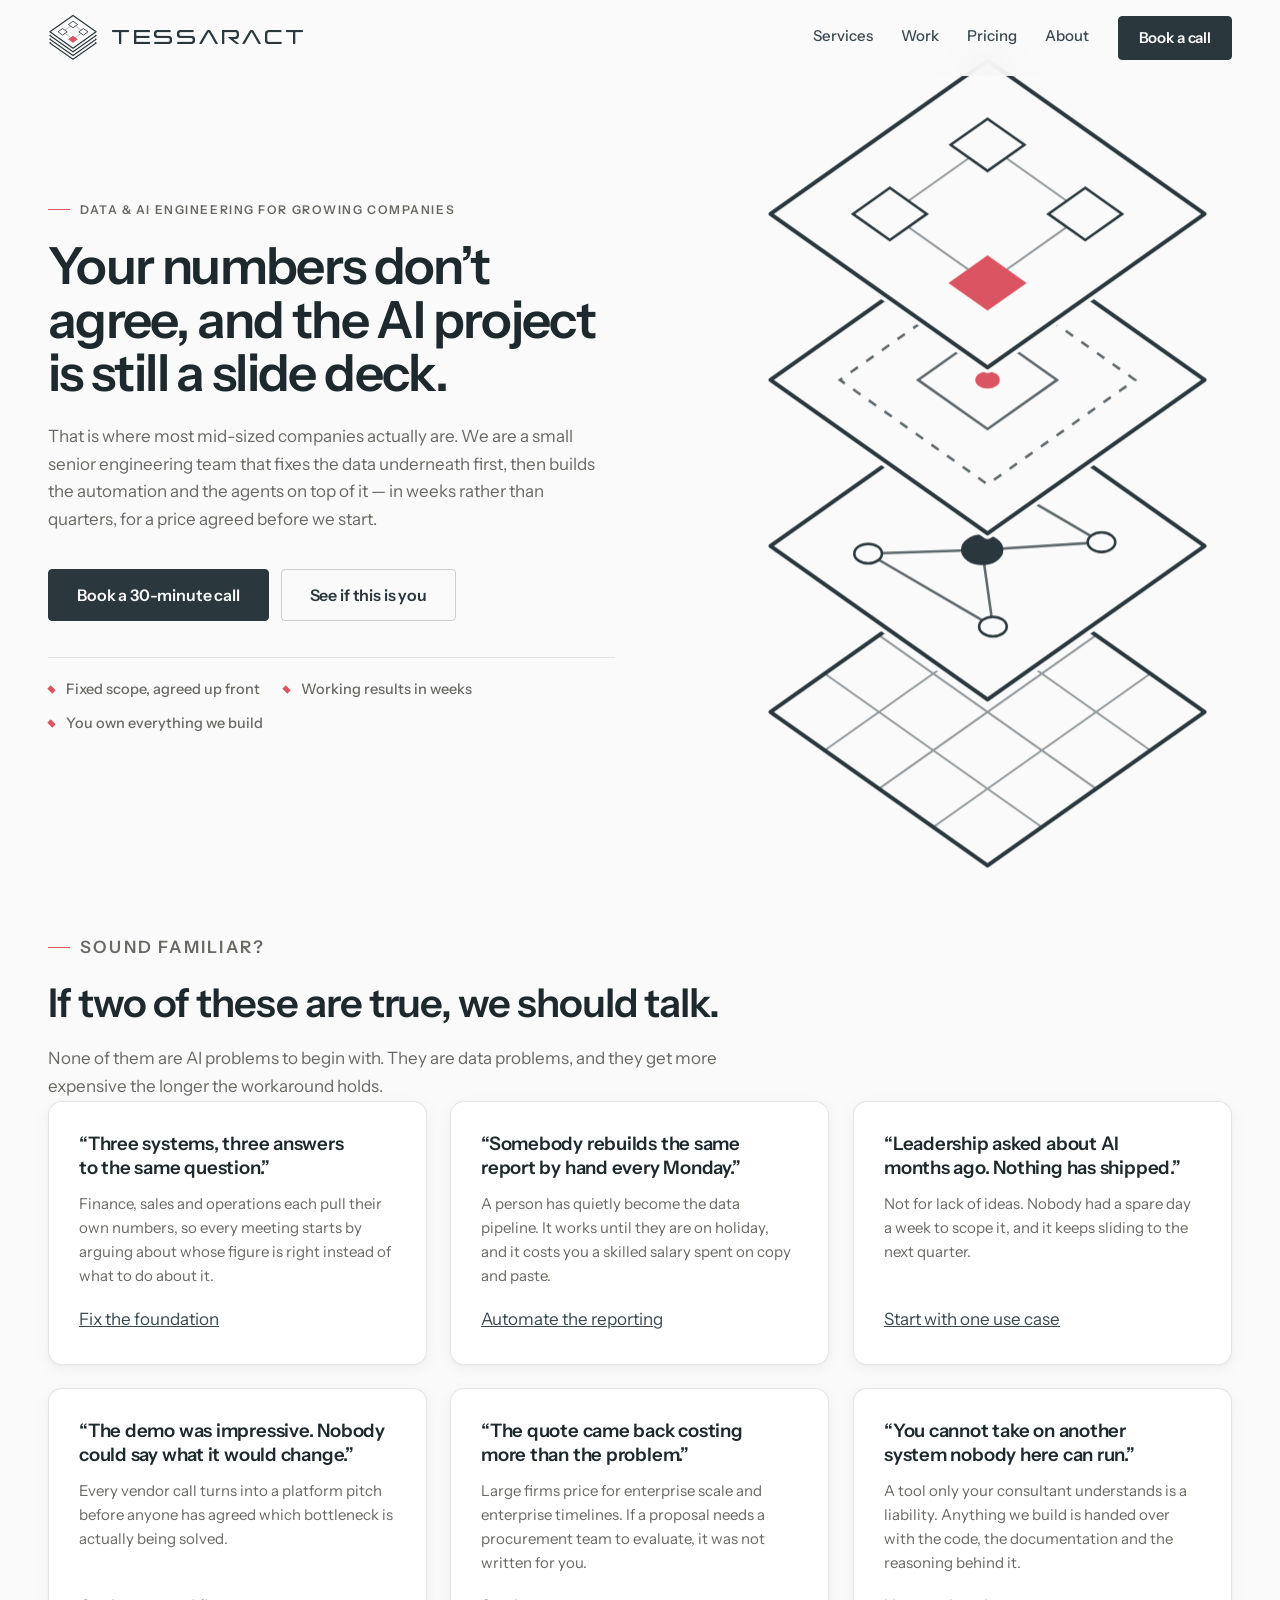
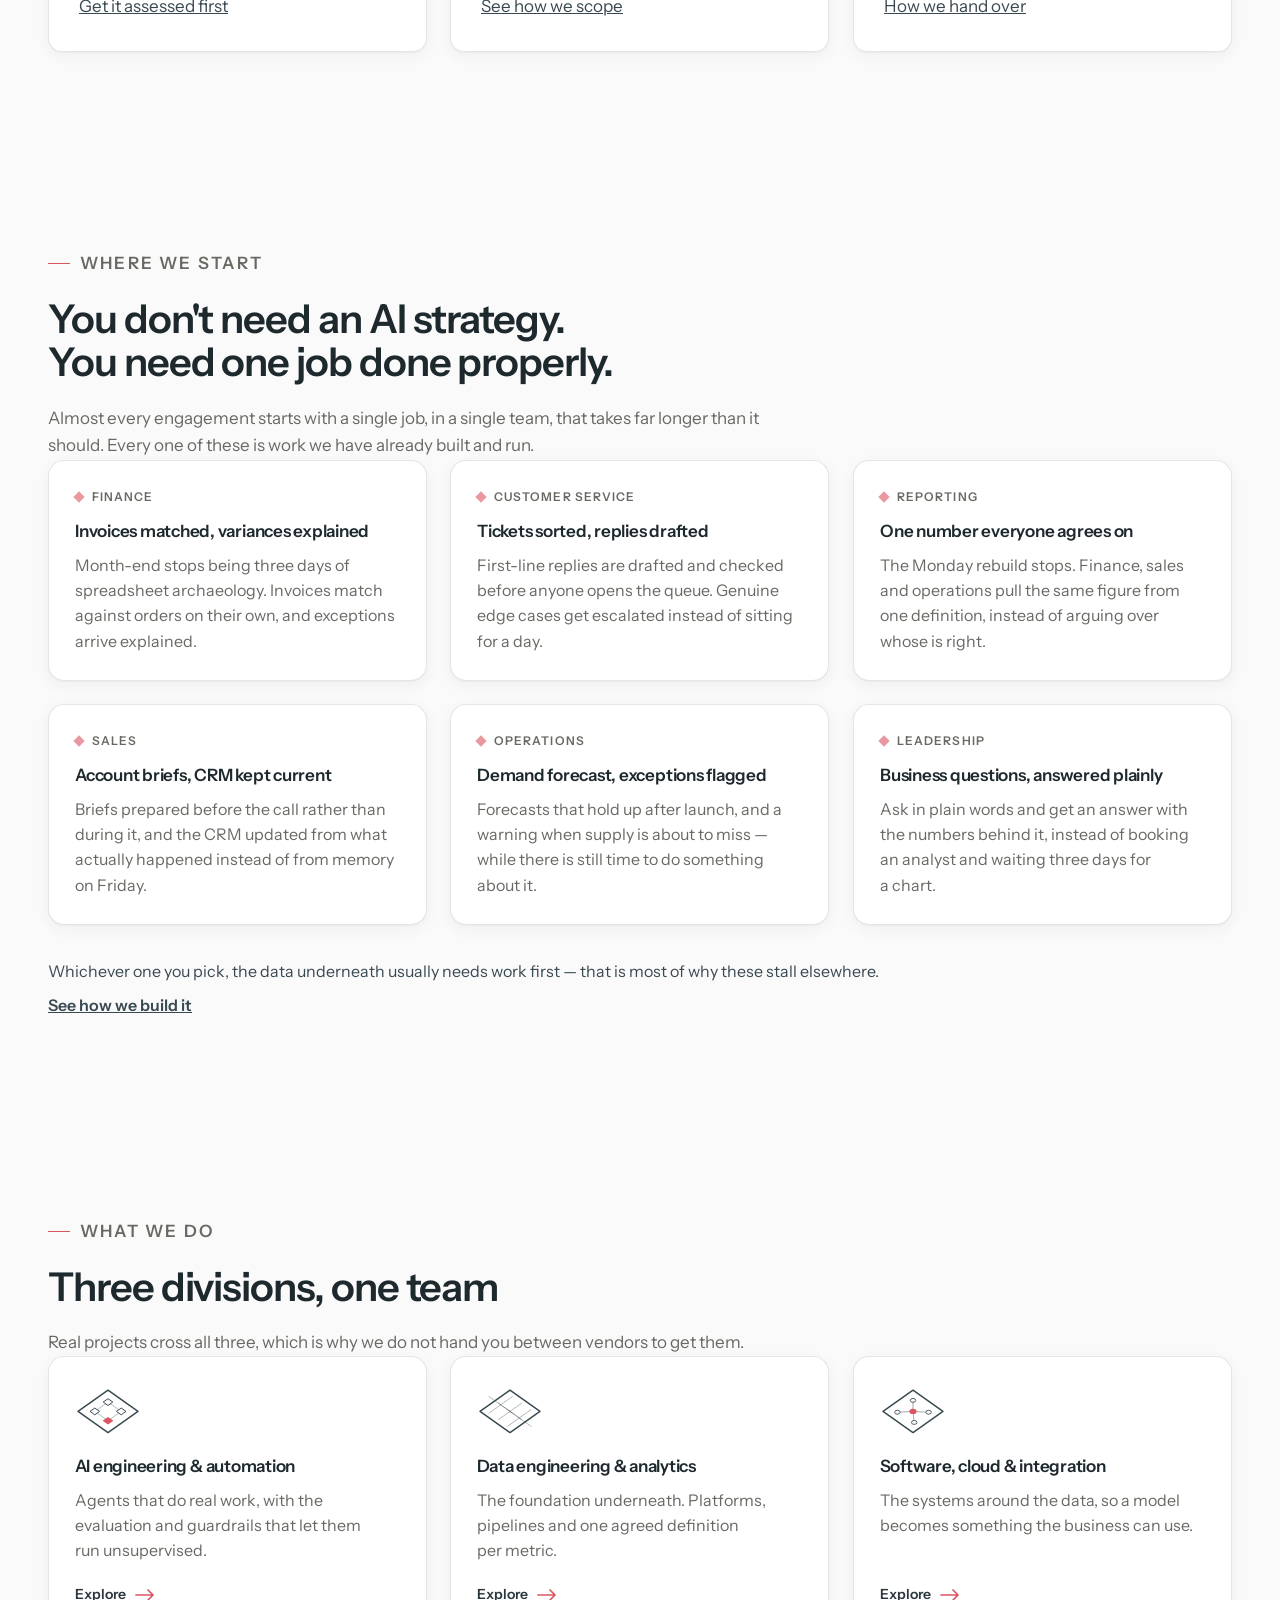
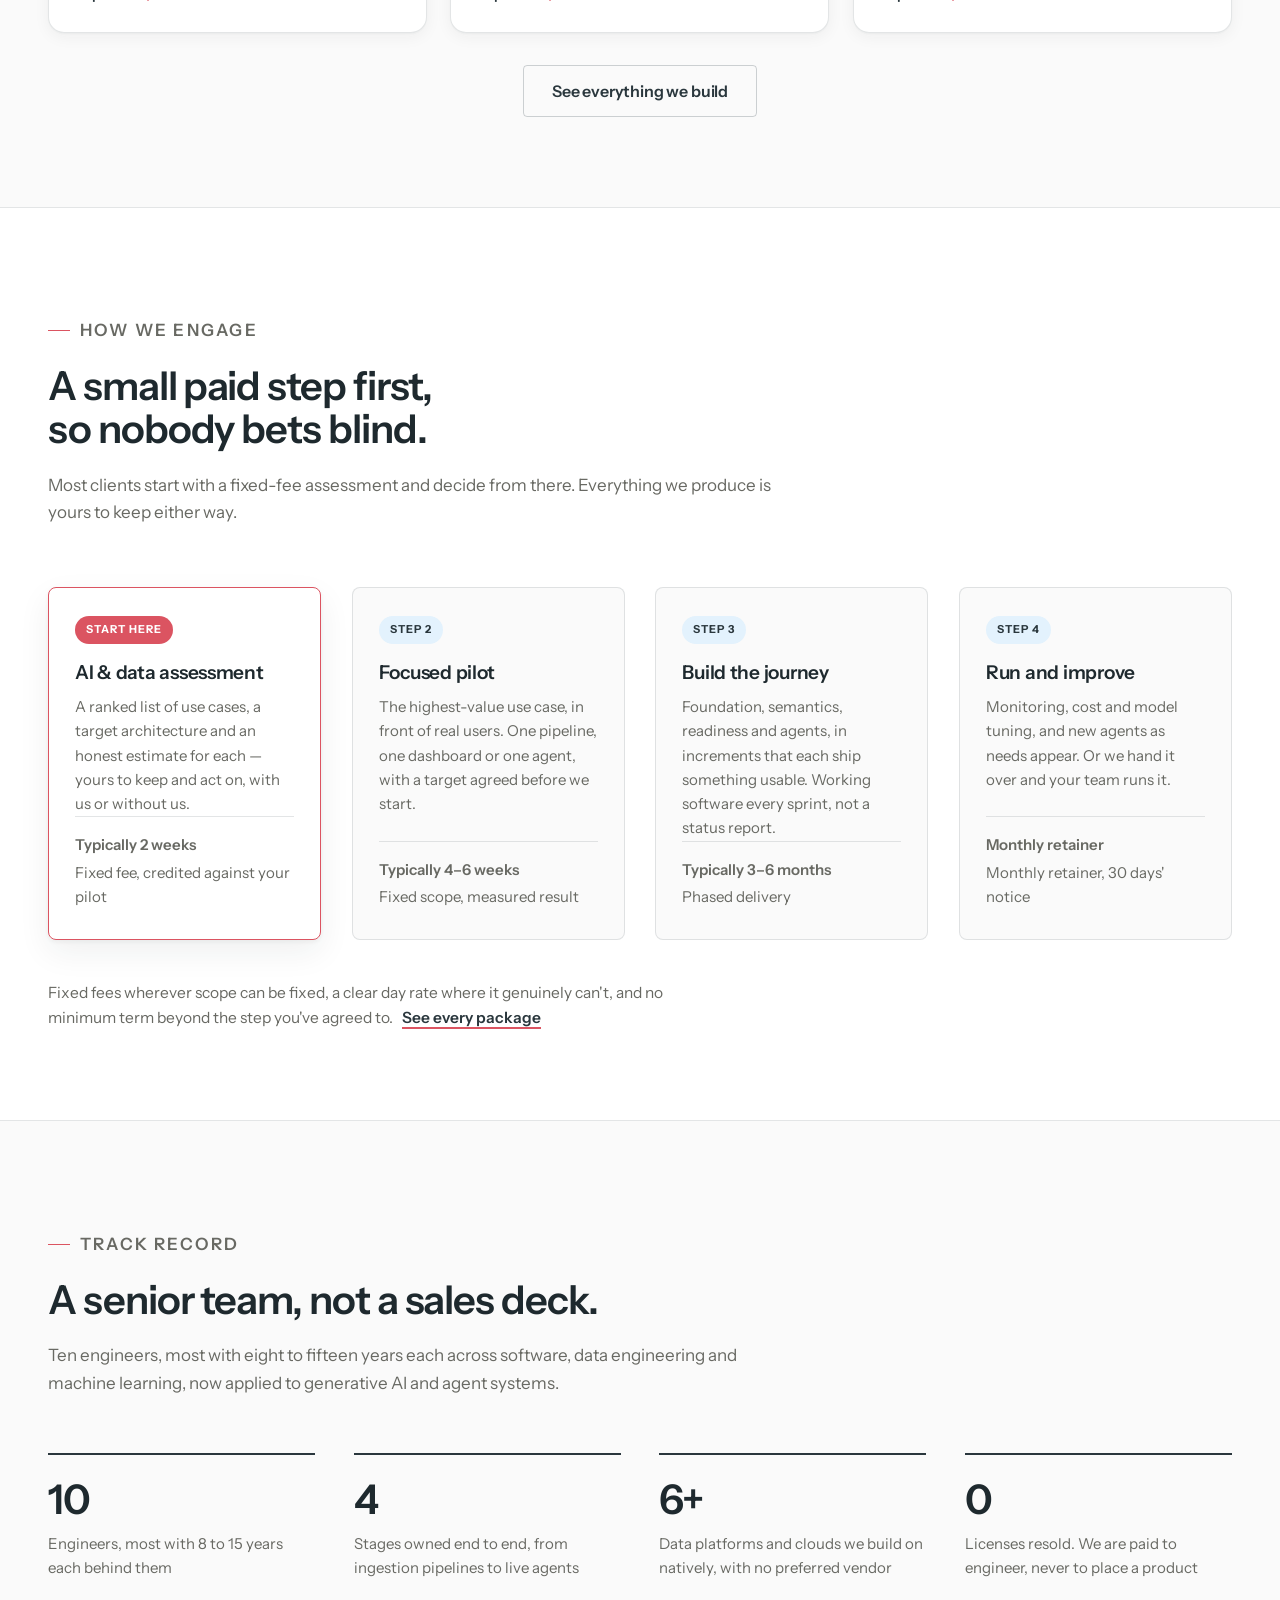
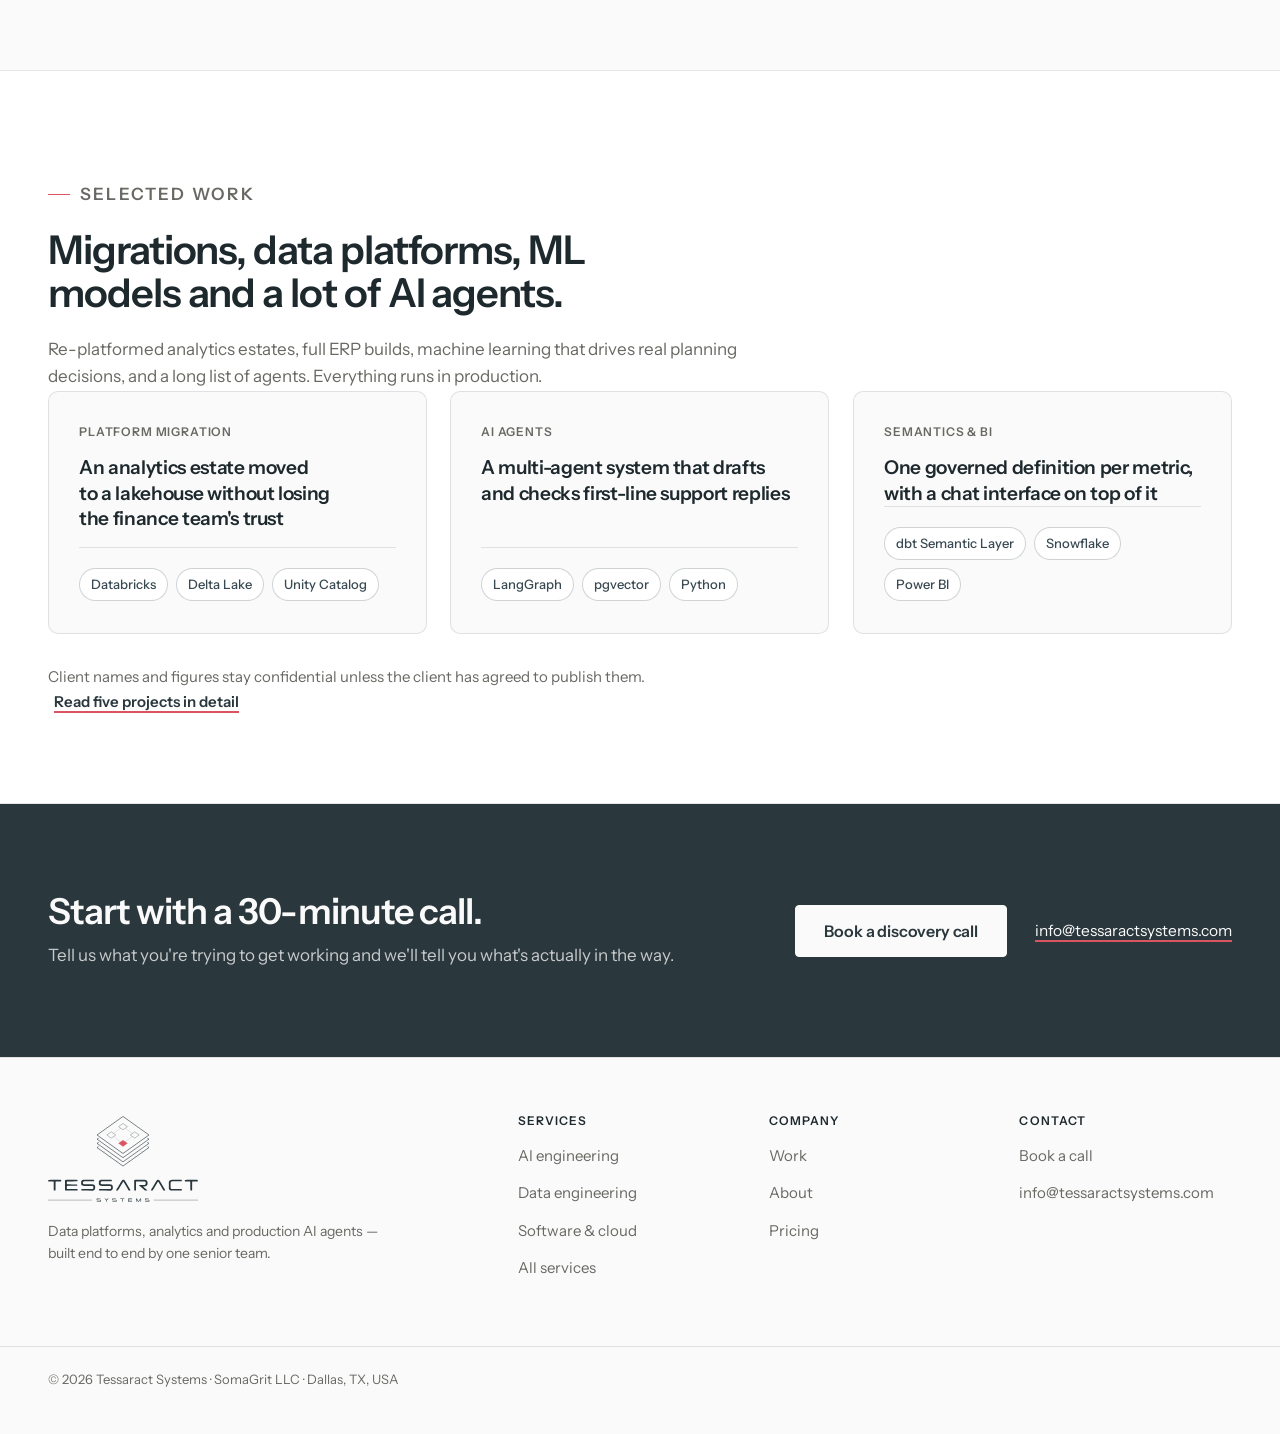
==== commit 521d6d12: "Cut the mark at root-2: camera at exactly 45 degrees 1.732 (textbook true isometric) and then 1.600 " ====
--- a/index.html
+++ b/index.html
@@ -36,7 +36,7 @@
   <link rel="preconnect" href="https://fonts.googleapis.com">
   <link rel="preconnect" href="https://fonts.gstatic.com" crossorigin>
   <link href="https://fonts.googleapis.com/css2?family=Instrument+Sans:wght@400;500;600;700&display=swap" rel="stylesheet">
-  <link rel="stylesheet" href="/css/styles.css?v=a65552d1">
+  <link rel="stylesheet" href="/css/styles.css?v=2ba3d5cd">
 
   <script>document.documentElement.classList.add('js');</script>
 
@@ -96,7 +96,7 @@
   <header class="site-header">
     <div class="wrap header-inner">
       <a class="brand" href="/" aria-label="Tessaract Systems, home">
-        <svg class="brand-mark" viewBox="16 144.25 368 321.5" aria-hidden="true"><defs><mask id="um0" maskUnits="userSpaceOnUse" x="0" y="0" width="760" height="610"><rect x="0" y="0" width="760" height="610" fill="#fff"/><polygon points="200,210.75 370,317 200,423.25 30,317" fill="#000" stroke="#000" stroke-width="30" stroke-linejoin="round"/><polygon points="200,186.75 370,293 200,399.25 30,293" fill="#000" stroke="#000" stroke-width="30" stroke-linejoin="round"/><polygon points="200,162.75 370,269 200,375.25 30,269" fill="#000" stroke="#000" stroke-width="30" stroke-linejoin="round"/></mask><mask id="um1" maskUnits="userSpaceOnUse" x="0" y="0" width="760" height="610"><rect x="0" y="0" width="760" height="610" fill="#fff"/><polygon points="200,186.75 370,293 200,399.25 30,293" fill="#000" stroke="#000" stroke-width="30" stroke-linejoin="round"/><polygon points="200,162.75 370,269 200,375.25 30,269" fill="#000" stroke="#000" stroke-width="30" stroke-linejoin="round"/></mask><mask id="um2" maskUnits="userSpaceOnUse" x="0" y="0" width="760" height="610"><rect x="0" y="0" width="760" height="610" fill="#fff"/><polygon points="200,162.75 370,269 200,375.25 30,269" fill="#000" stroke="#000" stroke-width="30" stroke-linejoin="round"/></mask></defs><polygon mask="url(#um0)" points="200,234.75 370,341 200,447.25 30,341" fill="none" stroke="currentColor" stroke-width="9" stroke-linejoin="round"/><polygon mask="url(#um1)" points="200,210.75 370,317 200,423.25 30,317" fill="none" stroke="currentColor" stroke-width="9" stroke-linejoin="round"/><polygon mask="url(#um2)" points="200,186.75 370,293 200,399.25 30,293" fill="none" stroke="currentColor" stroke-width="9" stroke-linejoin="round"/><polygon points="200,162.75 370,269 200,375.25 30,269" fill="none" stroke="currentColor" stroke-width="9" stroke-linejoin="round"/><polygon points="200,221.19 276.5,269 200,316.81 123.5,269" fill="none" stroke="currentColor" stroke-width="4" opacity=".55"/><polygon points="200,200 234,221.25 200,242.5 166,221.25" fill="#FAFAFA" stroke="currentColor" stroke-width="6" stroke-linejoin="round"/><polygon points="276.5,247.75 310.5,269 276.5,290.25 242.5,269" fill="#FAFAFA" stroke="currentColor" stroke-width="6" stroke-linejoin="round"/><polygon points="123.5,247.75 157.5,269 123.5,290.25 89.5,269" fill="#FAFAFA" stroke="currentColor" stroke-width="6" stroke-linejoin="round"/><polygon points="200,294.25 236,316.75 200,339.25 164,316.75" fill="#DB5461"/></svg>
+        <svg class="brand-mark" viewBox="16 125.56 368 358.87" aria-hidden="true"><defs><mask id="um0" maskUnits="userSpaceOnUse" x="0" y="0" width="760" height="610"><rect x="0" y="0" width="760" height="610" fill="#fff"/><polygon points="200,198.37 370,318.58 200,438.78 30,318.58" fill="#000" stroke="#000" stroke-width="30" stroke-linejoin="round"/><polygon points="200,171.22 370,291.42 200,411.63 30,291.42" fill="#000" stroke="#000" stroke-width="30" stroke-linejoin="round"/><polygon points="200,144.06 370,264.27 200,384.48 30,264.27" fill="#000" stroke="#000" stroke-width="30" stroke-linejoin="round"/></mask><mask id="um1" maskUnits="userSpaceOnUse" x="0" y="0" width="760" height="610"><rect x="0" y="0" width="760" height="610" fill="#fff"/><polygon points="200,171.22 370,291.42 200,411.63 30,291.42" fill="#000" stroke="#000" stroke-width="30" stroke-linejoin="round"/><polygon points="200,144.06 370,264.27 200,384.48 30,264.27" fill="#000" stroke="#000" stroke-width="30" stroke-linejoin="round"/></mask><mask id="um2" maskUnits="userSpaceOnUse" x="0" y="0" width="760" height="610"><rect x="0" y="0" width="760" height="610" fill="#fff"/><polygon points="200,144.06 370,264.27 200,384.48 30,264.27" fill="#000" stroke="#000" stroke-width="30" stroke-linejoin="round"/></mask></defs><polygon mask="url(#um0)" points="200,225.52 370,345.73 200,465.94 30,345.73" fill="none" stroke="currentColor" stroke-width="9" stroke-linejoin="round"/><polygon mask="url(#um1)" points="200,198.37 370,318.58 200,438.78 30,318.58" fill="none" stroke="currentColor" stroke-width="9" stroke-linejoin="round"/><polygon mask="url(#um2)" points="200,171.22 370,291.42 200,411.63 30,291.42" fill="none" stroke="currentColor" stroke-width="9" stroke-linejoin="round"/><polygon points="200,144.06 370,264.27 200,384.48 30,264.27" fill="none" stroke="currentColor" stroke-width="9" stroke-linejoin="round"/><polygon points="200,210.18 276.5,264.27 200,318.36 123.5,264.27" fill="none" stroke="currentColor" stroke-width="4" opacity=".55"/><polygon points="200,186.21 234,210.25 200,234.29 166,210.25" fill="#FAFAFA" stroke="currentColor" stroke-width="6" stroke-linejoin="round"/><polygon points="276.5,240.23 310.5,264.27 276.5,288.31 242.5,264.27" fill="#FAFAFA" stroke="currentColor" stroke-width="6" stroke-linejoin="round"/><polygon points="123.5,240.23 157.5,264.27 123.5,288.31 89.5,264.27" fill="#FAFAFA" stroke="currentColor" stroke-width="6" stroke-linejoin="round"/><polygon points="200,292.84 236,318.29 200,343.75 164,318.29" fill="#DB5461"/></svg>
         <span class="brand-word"><span class="brand-name">Tessaract</span></span>
       </a>
 
@@ -141,7 +141,7 @@
           </ul>
         </div>
         <figure class="hero-figure" aria-hidden="true">
-          <svg class="markfold" viewBox="-4 128.75 368 352.5" role="presentation">
+          <svg class="markfold" viewBox="-4 110.06 368 389.87" role="presentation">
             <g class="hf-scale">
             <defs>
               <linearGradient id="hf-edge" gradientUnits="userSpaceOnUse" x1="0" y1="110" x2="0" y2="500">
@@ -150,7 +150,7 @@
                 <stop offset=".78" stop-color="#DB5461" stop-opacity=".45"/>
                 <stop offset="1" stop-color="#DB5461" stop-opacity="0"/>
               </linearGradient>
-              <linearGradient id="hf-edge-mid" gradientUnits="userSpaceOnUse" x1="0" y1="3.75" x2="0" y2="606.25">
+              <linearGradient id="hf-edge-mid" gradientUnits="userSpaceOnUse" x1="0" y1="-10.21" x2="0" y2="620.21">
                 <stop offset="0" stop-color="#DB5461" stop-opacity="0"/>
                 <stop offset=".26" stop-color="#DB5461" stop-opacity=".4"/>
                 <stop offset=".74" stop-color="#DB5461" stop-opacity=".4"/>
@@ -163,43 +163,43 @@
             <g class="hf-edges">
               <line x1="30" y1="110" x2="30" y2="500" stroke="url(#hf-edge)" stroke-width="2"/>
               <line x1="370" y1="110" x2="370" y2="500" stroke="url(#hf-edge)" stroke-width="2"/>
-              <line x1="200" y1="3.75" x2="200" y2="606.25" stroke="url(#hf-edge-mid)" stroke-width="2"/>
+              <line x1="200" y1="-10.21" x2="200" y2="620.21" stroke="url(#hf-edge-mid)" stroke-width="2"/>
             </g>
             <g class="hf-layer hf-0">
-              <polygon class="plane-halo" points="200,393.75 370,500 200,606.25 30,500"/>
-              <polygon class="plane" points="200,393.75 370,500 200,606.25 30,500"/>
-              <path d="M72.5,526.56 L242.5,420.31 M115,553.12 L285,446.88 M157.5,579.69 L327.5,473.44 M157.5,420.31 L327.5,526.56 M115,446.88 L285,553.12 M72.5,473.44 L242.5,579.69" fill="none" stroke="currentColor" stroke-width="1.5" stroke-linecap="round" opacity=".5"/>
+              <polygon class="plane-halo" points="200,379.79 370,500 200,620.21 30,500"/>
+              <polygon class="plane" points="200,379.79 370,500 200,620.21 30,500"/>
+              <path d="M72.5,530.05 L242.5,409.84 M115,560.1 L285,439.9 M157.5,590.16 L327.5,469.95 M157.5,409.84 L327.5,530.05 M115,439.9 L285,560.1 M72.5,469.95 L242.5,590.16" fill="none" stroke="currentColor" stroke-width="1.5" stroke-linecap="round" opacity=".5"/>
             </g>
             <g class="hf-layer hf-1">
-              <polygon class="plane-halo" points="200,263.75 370,370 200,476.25 30,370"/>
-              <polygon class="plane" points="200,263.75 370,370 200,476.25 30,370"/>
-              <path d="M195.8,372.62 L191.5,316.88" fill="none" stroke="currentColor" stroke-width="2" opacity=".75"/>
-              <path d="M195.8,372.62 L289.2,367.38" fill="none" stroke="currentColor" stroke-width="2" opacity=".75"/>
-              <path d="M195.8,372.62 L106.5,375.25" fill="none" stroke="currentColor" stroke-width="2" opacity=".75"/>
-              <path d="M195.8,372.62 L204.2,425.75" fill="none" stroke="currentColor" stroke-width="2" opacity=".75"/>
-              <path d="M191.5,316.88 L289.2,367.38 M204.2,425.75 L106.5,375.25" fill="none" stroke="currentColor" stroke-width="2" opacity=".75"/>
-              <ellipse cx="191.5" cy="316.88" rx="10.8" ry="6.75" fill="#FAFAFA" stroke="currentColor" stroke-width="2"/>
-              <ellipse cx="289.2" cy="367.38" rx="10.8" ry="6.75" fill="#FAFAFA" stroke="currentColor" stroke-width="2"/>
-              <ellipse cx="106.5" cy="375.25" rx="10.8" ry="6.75" fill="#FAFAFA" stroke="currentColor" stroke-width="2"/>
-              <ellipse cx="204.2" cy="425.75" rx="10.8" ry="6.75" fill="#FAFAFA" stroke="currentColor" stroke-width="2"/>
-              <ellipse cx="195.8" cy="372.62" rx="15.6" ry="9.75" fill="currentColor" stroke="currentColor" stroke-width="2"/>
+              <polygon class="plane-halo" points="200,249.79 370,370 200,490.21 30,370"/>
+              <polygon class="plane" points="200,249.79 370,370 200,490.21 30,370"/>
+              <path d="M195.8,372.97 L191.5,309.9" fill="none" stroke="currentColor" stroke-width="2" opacity=".75"/>
+              <path d="M195.8,372.97 L289.2,367.03" fill="none" stroke="currentColor" stroke-width="2" opacity=".75"/>
+              <path d="M195.8,372.97 L106.5,375.94" fill="none" stroke="currentColor" stroke-width="2" opacity=".75"/>
+              <path d="M195.8,372.97 L204.2,433.07" fill="none" stroke="currentColor" stroke-width="2" opacity=".75"/>
+              <path d="M191.5,309.9 L289.2,367.03 M204.2,433.07 L106.5,375.94" fill="none" stroke="currentColor" stroke-width="2" opacity=".75"/>
+              <ellipse cx="191.5" cy="309.9" rx="10.8" ry="7.64" fill="#FAFAFA" stroke="currentColor" stroke-width="2"/>
+              <ellipse cx="289.2" cy="367.03" rx="10.8" ry="7.64" fill="#FAFAFA" stroke="currentColor" stroke-width="2"/>
+              <ellipse cx="106.5" cy="375.94" rx="10.8" ry="7.64" fill="#FAFAFA" stroke="currentColor" stroke-width="2"/>
+              <ellipse cx="204.2" cy="433.07" rx="10.8" ry="7.64" fill="#FAFAFA" stroke="currentColor" stroke-width="2"/>
+              <ellipse cx="195.8" cy="372.97" rx="15.6" ry="11.03" fill="currentColor" stroke="currentColor" stroke-width="2"/>
             </g>
             <g class="hf-layer hf-2">
-              <polygon class="plane-halo" points="200,133.75 370,240 200,346.25 30,240"/>
-              <polygon class="plane" points="200,133.75 370,240 200,346.25 30,240"/>
-              <polygon points="200,167.75 315.6,240 200,312.25 84.4,240" fill="none" stroke="currentColor" stroke-width="2" stroke-dasharray="7 8" opacity=".75"/>
-              <polygon points="200,206 254.4,240 200,274 145.6,240" fill="none" stroke="currentColor" stroke-width="2" opacity=".75"/>
-              <ellipse cx="200" cy="240" rx="9.6" ry="6" fill="#DB5461"/>
+              <polygon class="plane-halo" points="200,119.79 370,240 200,360.21 30,240"/>
+              <polygon class="plane" points="200,119.79 370,240 200,360.21 30,240"/>
+              <polygon points="200,158.26 315.6,240 200,321.74 84.4,240" fill="none" stroke="currentColor" stroke-width="2" stroke-dasharray="7 8" opacity=".75"/>
+              <polygon points="200,201.53 254.4,240 200,278.47 145.6,240" fill="none" stroke="currentColor" stroke-width="2" opacity=".75"/>
+              <ellipse cx="200" cy="240" rx="9.6" ry="6.79" fill="#DB5461"/>
             </g>
             <g class="hf-layer hf-3">
-              <polygon class="plane-halo" points="200,3.75 370,110 200,216.25 30,110"/>
-              <polygon class="plane" points="200,3.75 370,110 200,216.25 30,110"/>
-              <polygon points="200,62.19 276.5,110 200,157.81 123.5,110" fill="none" stroke="currentColor" stroke-width="1.5" opacity=".5"/>
-              <polygon points="200,44.12 228.9,62.19 200,80.25 171.1,62.19" fill="#FAFAFA" stroke="currentColor" stroke-width="2"/>
-              <polygon points="276.5,91.94 305.4,110 276.5,128.06 247.6,110" fill="#FAFAFA" stroke="currentColor" stroke-width="2"/>
-              <polygon points="123.5,91.94 152.4,110 123.5,128.06 94.6,110" fill="#FAFAFA" stroke="currentColor" stroke-width="2"/>
-              <ellipse class="hf-bloom" cx="200" cy="157.75" rx="40" ry="25" fill="#DB5461" filter="url(#hf-bloom)"/>
-              <polygon points="200,139.69 228.9,157.75 200,175.81 171.1,157.75" fill="#DB5461" stroke="#DB5461" stroke-width="2"/>
+              <polygon class="plane-halo" points="200,-10.21 370,110 200,230.21 30,110"/>
+              <polygon class="plane" points="200,-10.21 370,110 200,230.21 30,110"/>
+              <polygon points="200,55.91 276.5,110 200,164.09 123.5,110" fill="none" stroke="currentColor" stroke-width="1.5" opacity=".5"/>
+              <polygon points="200,35.47 228.9,55.91 200,76.34 171.1,55.91" fill="#FAFAFA" stroke="currentColor" stroke-width="2"/>
+              <polygon points="276.5,89.56 305.4,110 276.5,130.44 247.6,110" fill="#FAFAFA" stroke="currentColor" stroke-width="2"/>
+              <polygon points="123.5,89.56 152.4,110 123.5,130.44 94.6,110" fill="#FAFAFA" stroke="currentColor" stroke-width="2"/>
+              <ellipse class="hf-bloom" cx="200" cy="164.02" rx="40" ry="28.28" fill="#DB5461" filter="url(#hf-bloom)"/>
+              <polygon points="200,143.59 228.9,164.02 200,184.46 171.1,164.02" fill="#DB5461" stroke="#DB5461" stroke-width="2"/>
             </g>
             </g>
           </svg>
@@ -316,7 +316,7 @@
         <div class="svc-grid svc-grid-compact">
           <article class="svc-card" data-reveal style="--d:0">
             <a class="svc-link" href="/services/ai-engineering/">
-              <svg class="svc-glyph" viewBox="0 0 110 86.5" aria-hidden="true"><polygon points="55,12 105,43.25 55,74.5 5,43.25" fill="none" stroke="currentColor" stroke-width="2.4" stroke-linejoin="round"/><polygon points="55,29.5 77,43.25 55,57 33,43.25" fill="none" stroke="currentColor" stroke-width="1.2" opacity=".5"/><polygon points="55,24.5 63,29.5 55,34.5 47,29.5" fill="#FAFAFA" stroke="currentColor" stroke-width="1.6"/><polygon points="77,38.25 85,43.25 77,48.25 69,43.25" fill="#FAFAFA" stroke="currentColor" stroke-width="1.6"/><polygon points="33,38.25 41,43.25 33,48.25 25,43.25" fill="#FAFAFA" stroke="currentColor" stroke-width="1.6"/><polygon points="55,51.38 64,57 55,62.62 46,57" fill="#DB5461"/></svg>
+              <svg class="svc-glyph" viewBox="0 0 110 94.71" aria-hidden="true"><polygon points="55,12 105,47.36 55,82.71 5,47.36" fill="none" stroke="currentColor" stroke-width="2.4" stroke-linejoin="round"/><polygon points="55,31.8 77,47.36 55,62.91 33,47.36" fill="none" stroke="currentColor" stroke-width="1.2" opacity=".5"/><polygon points="55,26.14 63,31.8 55,37.46 47,31.8" fill="#FAFAFA" stroke="currentColor" stroke-width="1.6"/><polygon points="77,41.7 85,47.36 77,53.01 69,47.36" fill="#FAFAFA" stroke="currentColor" stroke-width="1.6"/><polygon points="33,41.7 41,47.36 33,53.01 25,47.36" fill="#FAFAFA" stroke="currentColor" stroke-width="1.6"/><polygon points="55,56.55 64,62.91 55,69.28 46,62.91" fill="#DB5461"/></svg>
               <h3>AI engineering &amp; automation</h3>
               <p>Agents that do real work, with the evaluation and guardrails that let them run unsupervised.</p>
               <span class="svc-cta">Explore<svg viewBox="0 0 20 12" aria-hidden="true"><path d="M13 1l5 5-5 5M18 6H1"/></svg></span>
@@ -324,7 +324,7 @@
           </article>
           <article class="svc-card" data-reveal style="--d:1">
             <a class="svc-link" href="/services/data-engineering/">
-              <svg class="svc-glyph" viewBox="0 0 110 86.5" aria-hidden="true"><polygon points="55,12 105,43.25 55,74.5 5,43.25" fill="none" stroke="currentColor" stroke-width="2.4" stroke-linejoin="round"/><path d="M19.5,21.06 L59.5,46.06" stroke="currentColor" stroke-width="1.2" opacity=".55" fill="none"/><path d="M19.5,46.06 L59.5,21.06" stroke="currentColor" stroke-width="1.2" opacity=".55" fill="none"/><path d="M35,30.75 L75,55.75" stroke="currentColor" stroke-width="1.2" opacity=".55" fill="none"/><path d="M35,55.75 L75,30.75" stroke="currentColor" stroke-width="1.2" opacity=".55" fill="none"/><path d="M50.5,40.44 L90.5,65.44" stroke="currentColor" stroke-width="1.2" opacity=".55" fill="none"/><path d="M50.5,65.44 L90.5,40.44" stroke="currentColor" stroke-width="1.2" opacity=".55" fill="none"/></svg>
+              <svg class="svc-glyph" viewBox="0 0 110 94.71" aria-hidden="true"><polygon points="55,12 105,47.36 55,82.71 5,47.36" fill="none" stroke="currentColor" stroke-width="2.4" stroke-linejoin="round"/><path d="M19.5,22.25 L59.5,50.54" stroke="currentColor" stroke-width="1.2" opacity=".55" fill="none"/><path d="M19.5,50.54 L59.5,22.25" stroke="currentColor" stroke-width="1.2" opacity=".55" fill="none"/><path d="M35,33.21 L75,61.5" stroke="currentColor" stroke-width="1.2" opacity=".55" fill="none"/><path d="M35,61.5 L75,33.21" stroke="currentColor" stroke-width="1.2" opacity=".55" fill="none"/><path d="M50.5,44.17 L90.5,72.46" stroke="currentColor" stroke-width="1.2" opacity=".55" fill="none"/><path d="M50.5,72.46 L90.5,44.17" stroke="currentColor" stroke-width="1.2" opacity=".55" fill="none"/></svg>
               <h3>Data engineering &amp; analytics</h3>
               <p>The foundation underneath. Platforms, pipelines and one agreed definition per metric.</p>
               <span class="svc-cta">Explore<svg viewBox="0 0 20 12" aria-hidden="true"><path d="M13 1l5 5-5 5M18 6H1"/></svg></span>
@@ -332,7 +332,7 @@
           </article>
           <article class="svc-card" data-reveal style="--d:2">
             <a class="svc-link" href="/services/software-cloud/">
-              <svg class="svc-glyph" viewBox="0 0 110 86.5" aria-hidden="true"><polygon points="55,12 105,43.25 55,74.5 5,43.25" fill="none" stroke="currentColor" stroke-width="2.4" stroke-linejoin="round"/><path d="M55,43.25 L55,27" stroke="currentColor" stroke-width="1.3" opacity=".6" fill="none"/><path d="M55,43.25 L81,44.5" stroke="currentColor" stroke-width="1.3" opacity=".6" fill="none"/><path d="M55,43.25 L29,44.5" stroke="currentColor" stroke-width="1.3" opacity=".6" fill="none"/><path d="M55,43.25 L57,59.5" stroke="currentColor" stroke-width="1.3" opacity=".6" fill="none"/><ellipse cx="55" cy="27" rx="4.6" ry="2.87" fill="#FAFAFA" stroke="currentColor" stroke-width="1.4"/><ellipse cx="81" cy="44.5" rx="4.6" ry="2.87" fill="#FAFAFA" stroke="currentColor" stroke-width="1.4"/><ellipse cx="29" cy="44.5" rx="4.6" ry="2.87" fill="#FAFAFA" stroke="currentColor" stroke-width="1.4"/><ellipse cx="57" cy="59.5" rx="4.6" ry="2.87" fill="#FAFAFA" stroke="currentColor" stroke-width="1.4"/><ellipse cx="55" cy="43.25" rx="6" ry="3.75" fill="#DB5461"/></svg>
+              <svg class="svc-glyph" viewBox="0 0 110 94.71" aria-hidden="true"><polygon points="55,12 105,47.36 55,82.71 5,47.36" fill="none" stroke="currentColor" stroke-width="2.4" stroke-linejoin="round"/><path d="M55,47.36 L55,28.97" stroke="currentColor" stroke-width="1.3" opacity=".6" fill="none"/><path d="M55,47.36 L81,48.77" stroke="currentColor" stroke-width="1.3" opacity=".6" fill="none"/><path d="M55,47.36 L29,48.77" stroke="currentColor" stroke-width="1.3" opacity=".6" fill="none"/><path d="M55,47.36 L57,65.74" stroke="currentColor" stroke-width="1.3" opacity=".6" fill="none"/><ellipse cx="55" cy="28.97" rx="4.6" ry="3.25" fill="#FAFAFA" stroke="currentColor" stroke-width="1.4"/><ellipse cx="81" cy="48.77" rx="4.6" ry="3.25" fill="#FAFAFA" stroke="currentColor" stroke-width="1.4"/><ellipse cx="29" cy="48.77" rx="4.6" ry="3.25" fill="#FAFAFA" stroke="currentColor" stroke-width="1.4"/><ellipse cx="57" cy="65.74" rx="4.6" ry="3.25" fill="#FAFAFA" stroke="currentColor" stroke-width="1.4"/><ellipse cx="55" cy="47.36" rx="6" ry="4.24" fill="#DB5461"/></svg>
               <h3>Software, cloud &amp; integration</h3>
               <p>The systems around the data, so a model becomes something the business can use.</p>
               <span class="svc-cta">Explore<svg viewBox="0 0 20 12" aria-hidden="true"><path d="M13 1l5 5-5 5M18 6H1"/></svg></span>
--- a/css/styles.css
+++ b/css/styles.css
@@ -2214,24 +2214,24 @@
 /* Each layer takes 22% of the timeline (about 4.4s) to travel, and starts
    3% after the one above it, so the stack peels open from the top. */
 @keyframes hf-3 {
-  0%, 18%   { transform: translateY(159px); }
+  0%, 18%   { transform: translateY(154.27px); }
   40%, 70%  { transform: translateY(0); }
-  88%, 100% { transform: translateY(159px); }
+  88%, 100% { transform: translateY(154.27px); }
 }
 @keyframes hf-2 {
-  0%, 21%   { transform: translateY(53px); }
+  0%, 21%   { transform: translateY(51.42px); }
   43%, 70%  { transform: translateY(0); }
-  90%, 100% { transform: translateY(53px); }
+  90%, 100% { transform: translateY(51.42px); }
 }
 @keyframes hf-1 {
-  0%, 24%   { transform: translateY(-53px); }
+  0%, 24%   { transform: translateY(-51.42px); }
   46%, 70%  { transform: translateY(0); }
-  92%, 100% { transform: translateY(-53px); }
+  92%, 100% { transform: translateY(-51.42px); }
 }
 @keyframes hf-0 {
-  0%, 27%   { transform: translateY(-159px); }
+  0%, 27%   { transform: translateY(-154.27px); }
   49%, 70%  { transform: translateY(0); }
-  94%, 100% { transform: translateY(-159px); }
+  94%, 100% { transform: translateY(-154.27px); }
 }
 
 /* The lattice: the stack's silhouette edges, drawn only while it is open.
@@ -2251,7 +2251,7 @@
    read as the core having energy, not as a glow effect. */
 .hf-bloom {
   opacity: 0;
-  transform-origin: 200px 157.75px;
+  transform-origin: 200px 164.02px;
   animation: hf-bloom 20s ease-in-out infinite;
 }
 
@@ -2266,10 +2266,10 @@
 @media (prefers-reduced-motion: reduce) {
   .hf-scale, .hf-layer, .hf-edges, .hf-bloom { animation: none; }
   .hf-edges, .hf-bloom { opacity: 0; }
-  .hf-0 { transform: translateY(-159px); }
-  .hf-1 { transform: translateY(-53px); }
-  .hf-2 { transform: translateY(53px); }
-  .hf-3 { transform: translateY(159px); }
+  .hf-0 { transform: translateY(-154.27px); }
+  .hf-1 { transform: translateY(-51.42px); }
+  .hf-2 { transform: translateY(51.42px); }
+  .hf-3 { transform: translateY(154.27px); }
 }
 
 /* Single column below the breakpoint: the hero text carries it alone. */
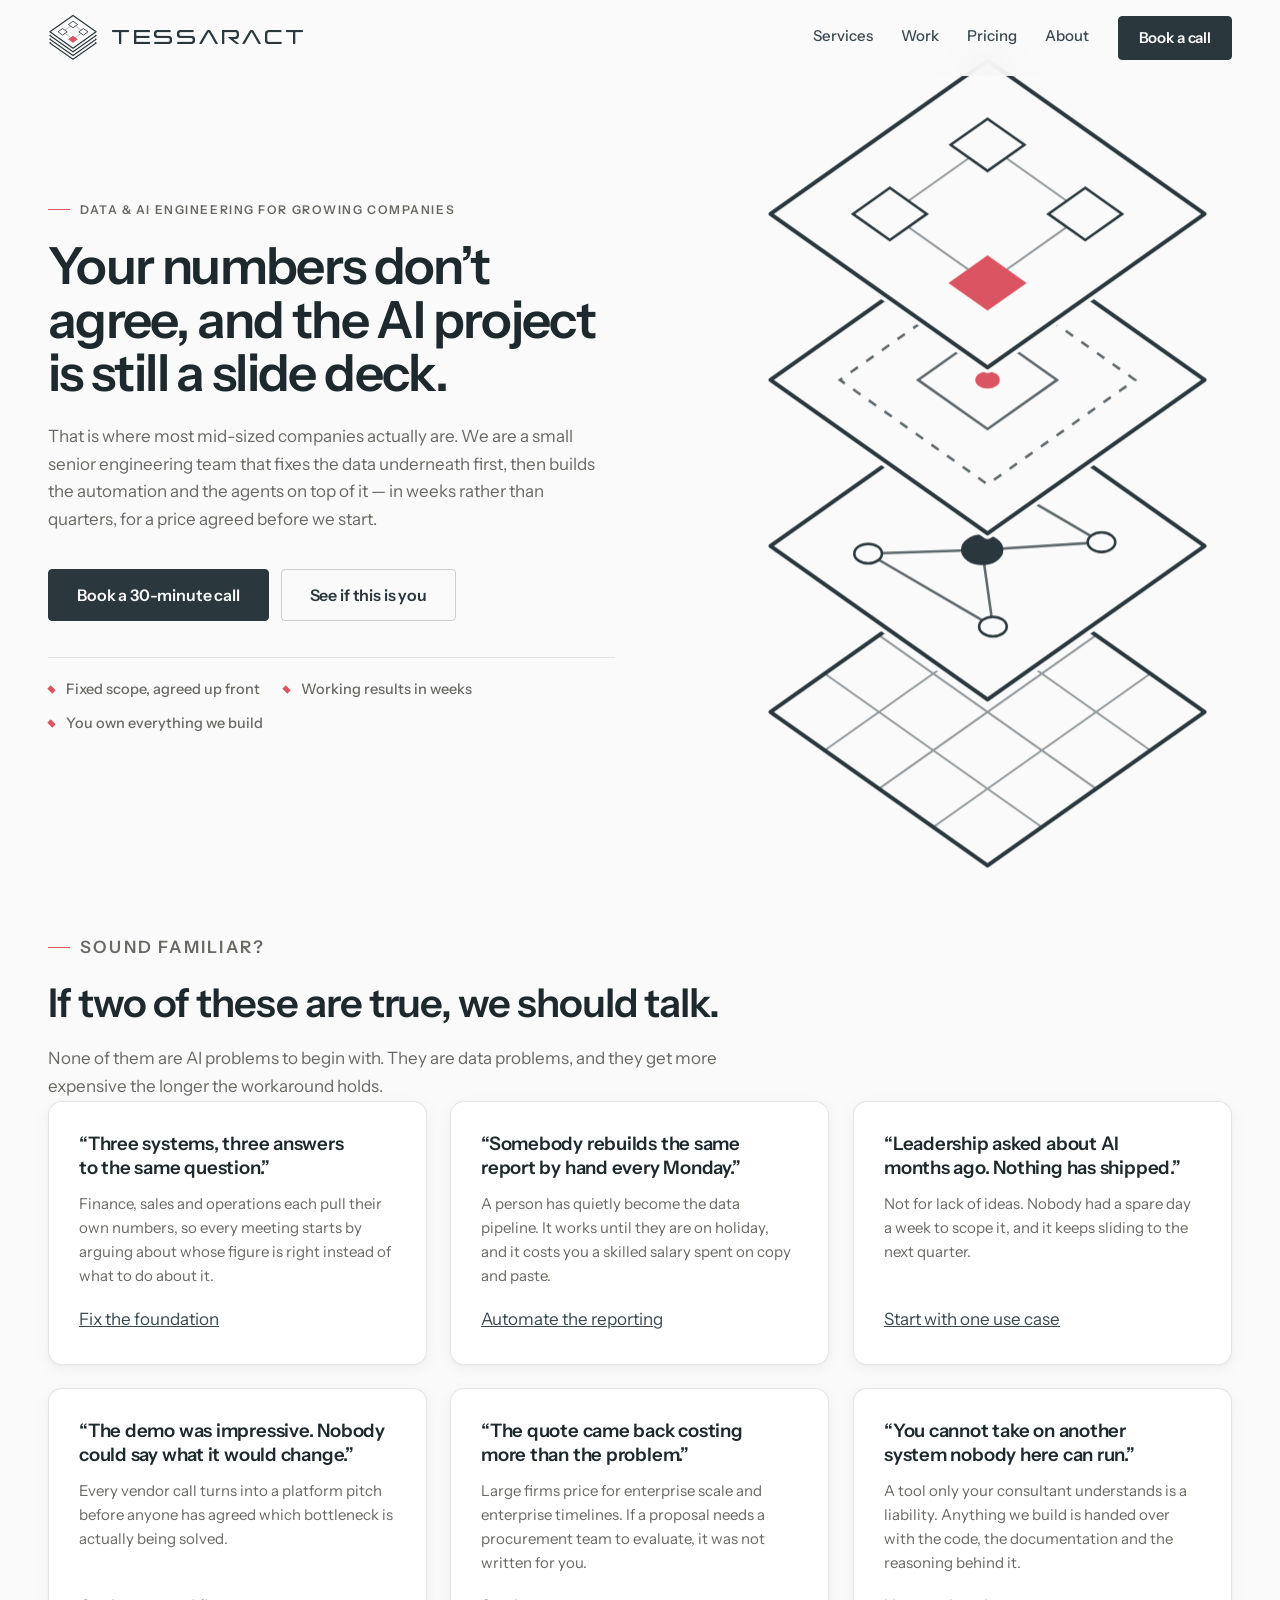
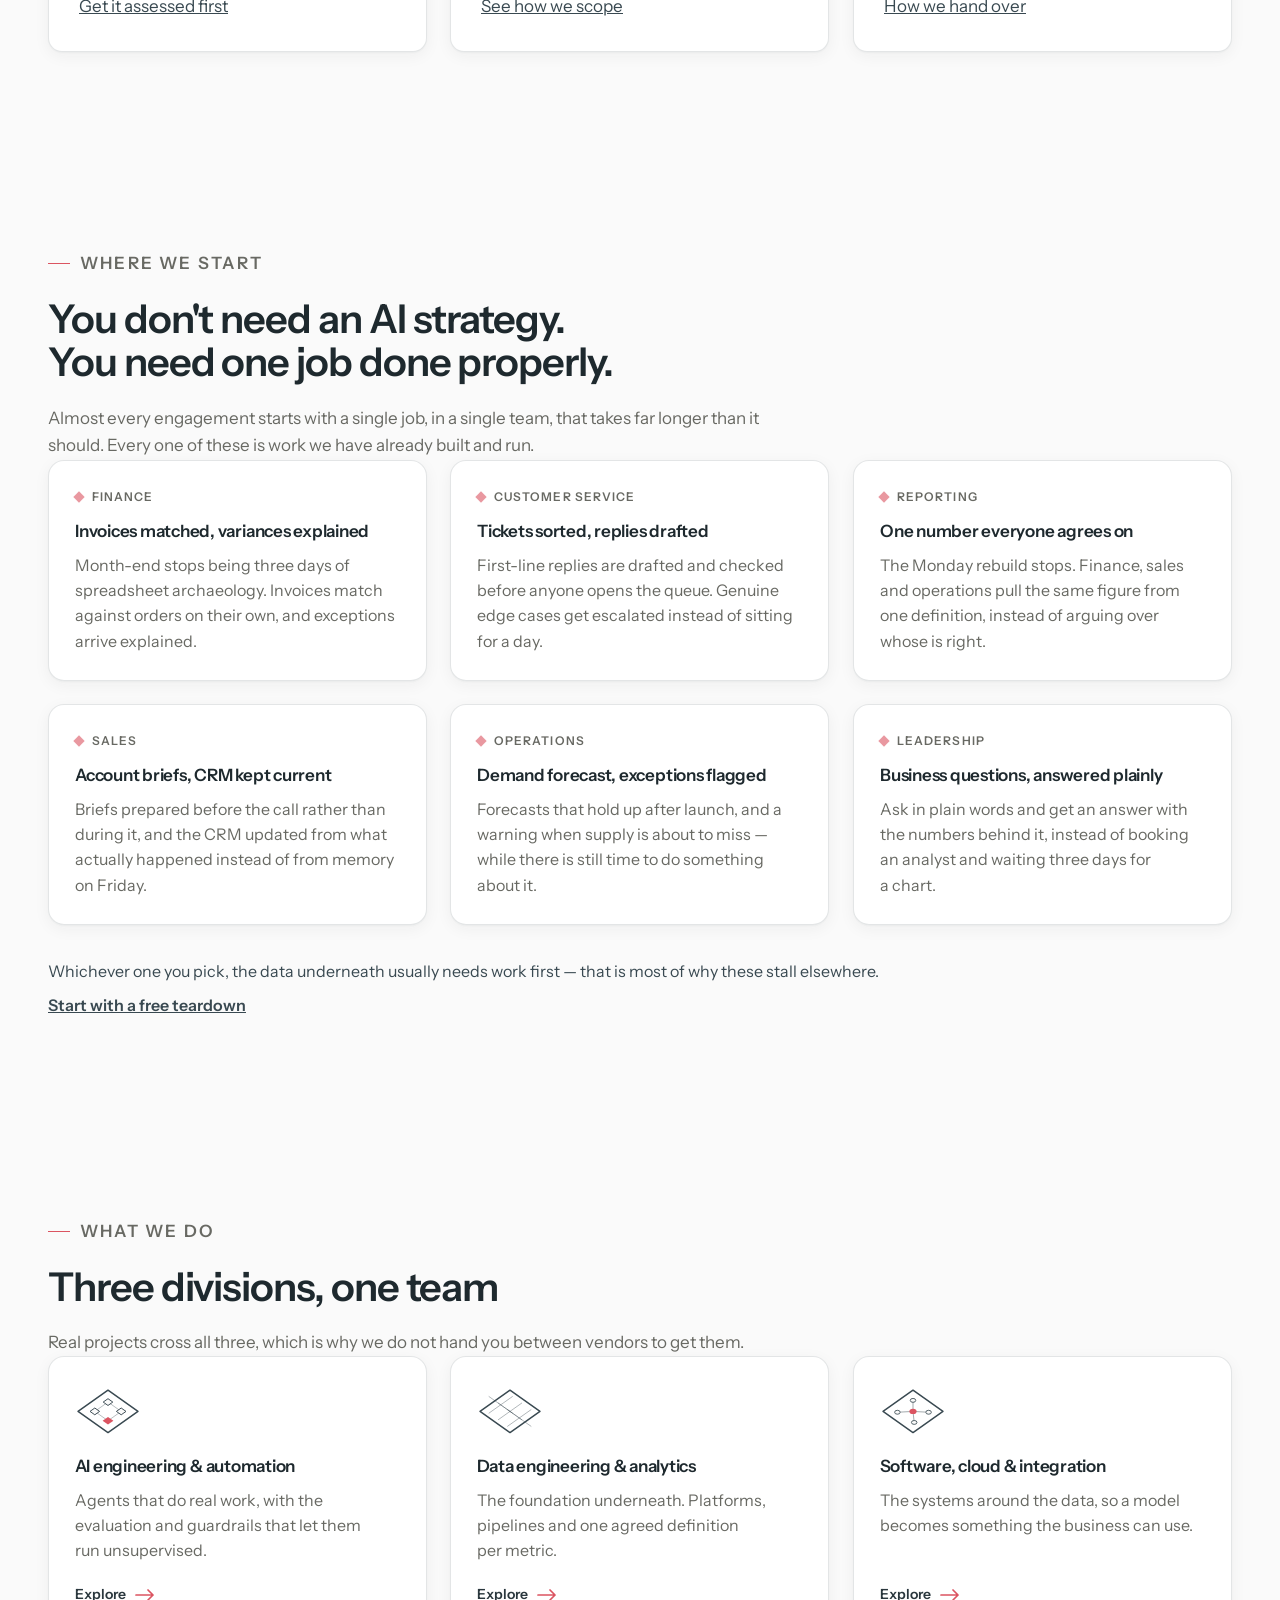
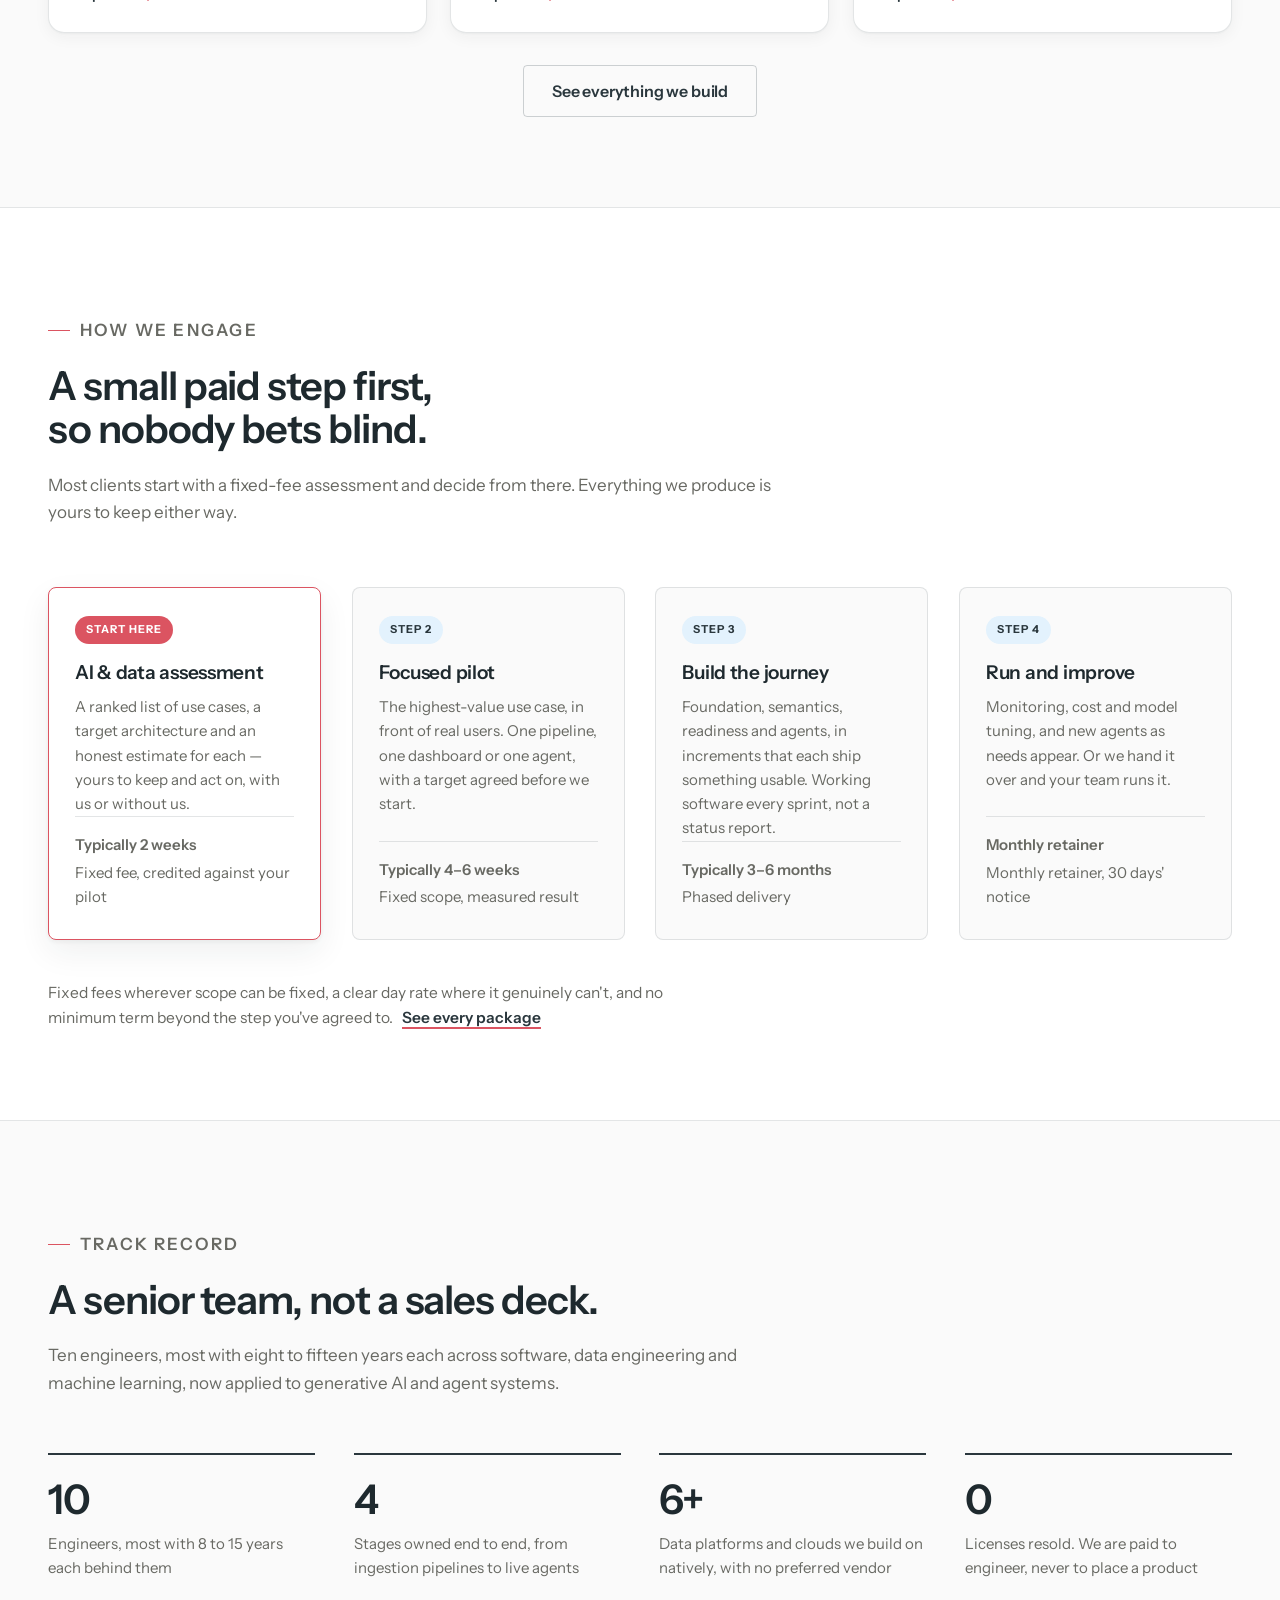
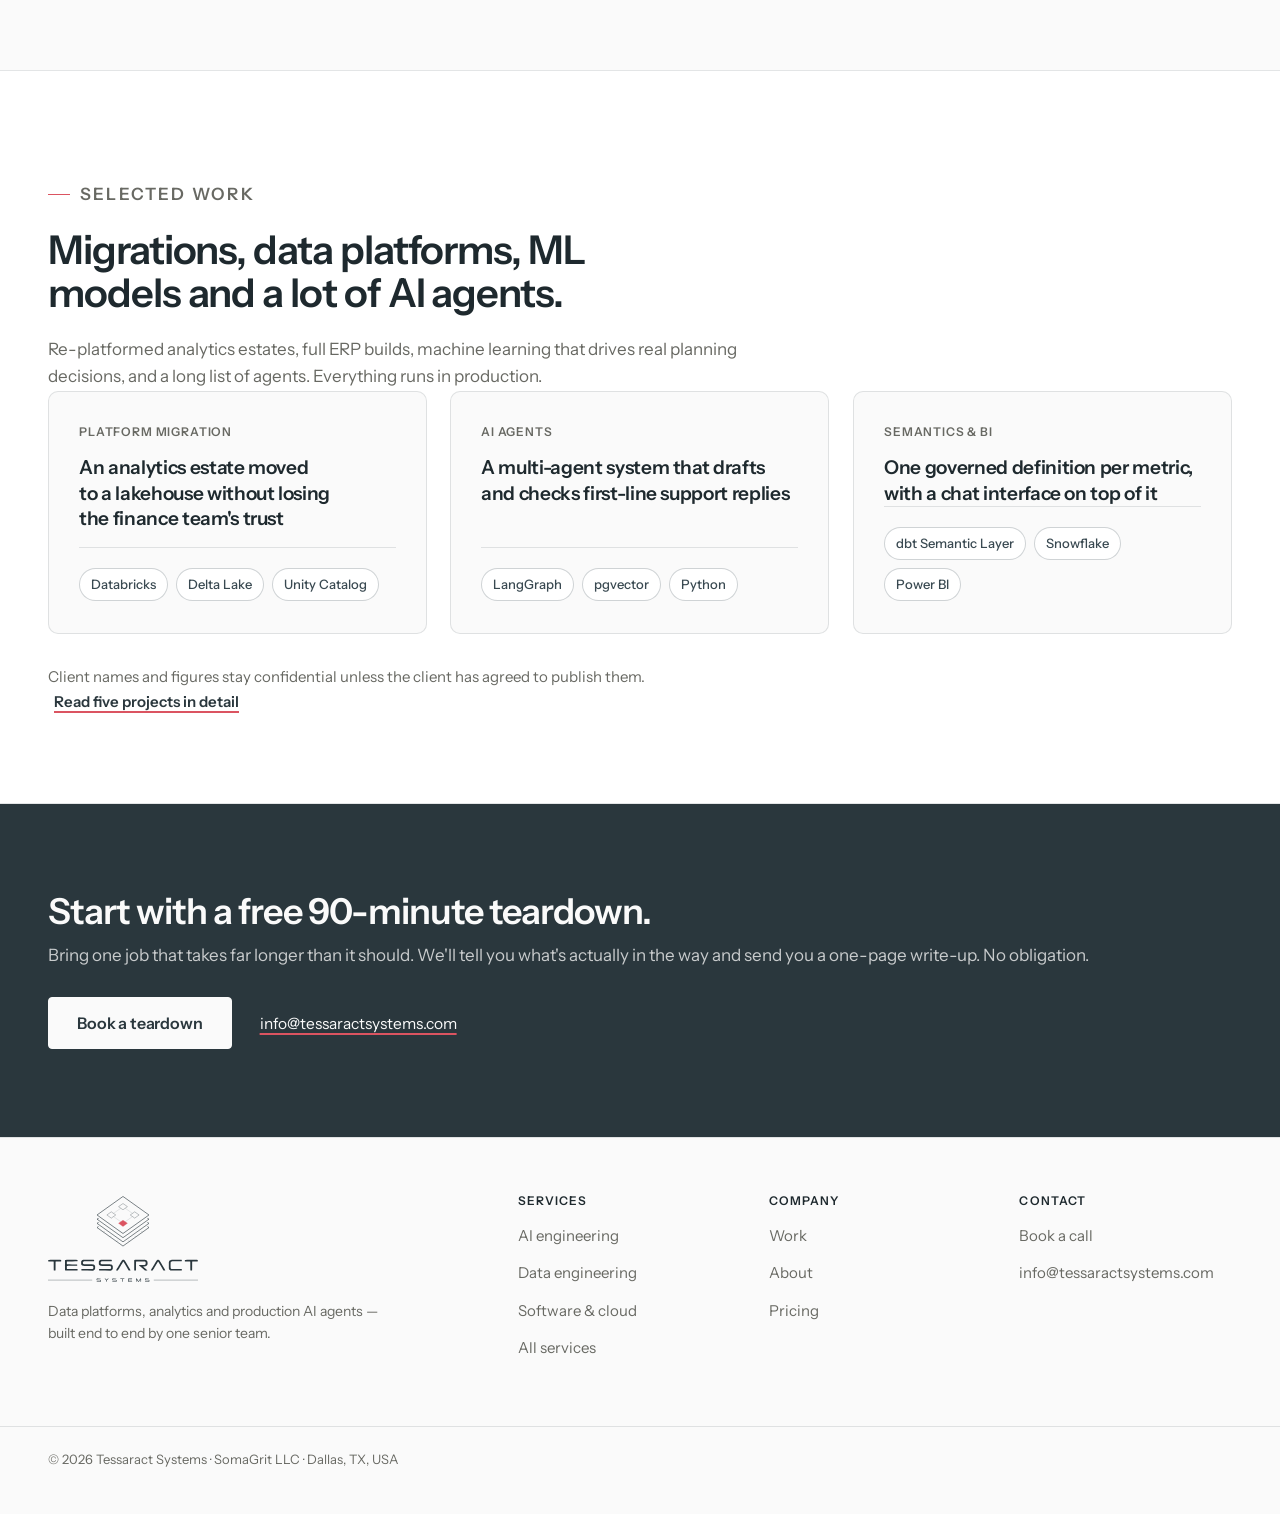
==== commit c24ed7b4: "Add the free 90-minute teardown as the way in Top-of-funnel offer, deliberately bounded: ninety minu" ====
--- a/index.html
+++ b/index.html
@@ -36,7 +36,7 @@
   <link rel="preconnect" href="https://fonts.googleapis.com">
   <link rel="preconnect" href="https://fonts.gstatic.com" crossorigin>
   <link href="https://fonts.googleapis.com/css2?family=Instrument+Sans:wght@400;500;600;700&display=swap" rel="stylesheet">
-  <link rel="stylesheet" href="/css/styles.css?v=2ba3d5cd">
+  <link rel="stylesheet" href="/css/styles.css?v=731b1d0f">
 
   <script>document.documentElement.classList.add('js');</script>
 
@@ -301,7 +301,7 @@
         <p class="usecases-note" data-reveal>
           Whichever one you pick, the data underneath usually needs work first &mdash; that is
           most of why these stall elsewhere.
-          <a class="usecases-more" href="/services/">See how we build it</a>
+          <a class="usecases-more" href="/pricing/#teardown">Start with a free teardown</a>
         </p>
       </div>
     </section>
@@ -483,11 +483,11 @@
     <section class="cta-band" aria-labelledby="cta-title">
       <div class="wrap cta-band-inner">
         <div>
-          <h2 id="cta-title">Start with a 30-minute call.</h2>
-          <p>Tell us what you're trying to get working and we'll tell you what's actually in the way.</p>
+          <h2 id="cta-title">Start with a free 90-minute teardown.</h2>
+          <p>Bring one job that takes far longer than it should. We'll tell you what's actually in the way and send you a one-page write-up. No obligation.</p>
         </div>
         <div class="cta-band-actions">
-          <a class="btn btn-light" href="/contact/">Book a discovery call</a>
+          <a class="btn btn-light" href="/contact/?s=teardown">Book a teardown</a>
           <a class="cta-band-mail" href="mailto:info@tessaractsystems.com">info@tessaractsystems.com</a>
         </div>
       </div>
@@ -538,6 +538,6 @@
   </footer>
 
 
-  <script src="/js/main.js?v=e52f50c1" defer></script>
+  <script src="/js/main.js?v=d60c2a58" defer></script>
 </body>
 </html>
--- a/css/styles.css
+++ b/css/styles.css
@@ -1544,6 +1544,37 @@
 .price-block-invert { border-color: var(--rule-invert); }
 .price-block-invert .price-big { color: var(--paper); }
 .price-block-invert .price-terms { color: rgba(250, 250, 250, .7); }
+
+/* Step 0: the free teardown.
+   Tinted rather than white, so the free step reads as a different kind of
+   thing from the paid packages below it rather than competing with them. Its
+   detail panel takes the mist rule, leaving the signal border to the paid
+   assessment. */
+
+.teardown {
+  background: var(--mist);
+  border-top: 1px solid var(--mist-line);
+  border-bottom: 1px solid var(--mist-line);
+}
+
+.teardown .package-feature-detail {
+  border-color: var(--mist-line);
+  background: var(--surface);
+}
+
+.teardown-note {
+  margin: 0;
+  font-size: .9688rem;
+  line-height: 1.62;
+  color: var(--graphite);
+  text-wrap: pretty;
+}
+
+/* "Free" where the other steps carry a duration. */
+.step-map-free {
+  color: var(--signal-deep);
+  font-weight: 600;
+}
 
 /* Step 1: assessment */
 
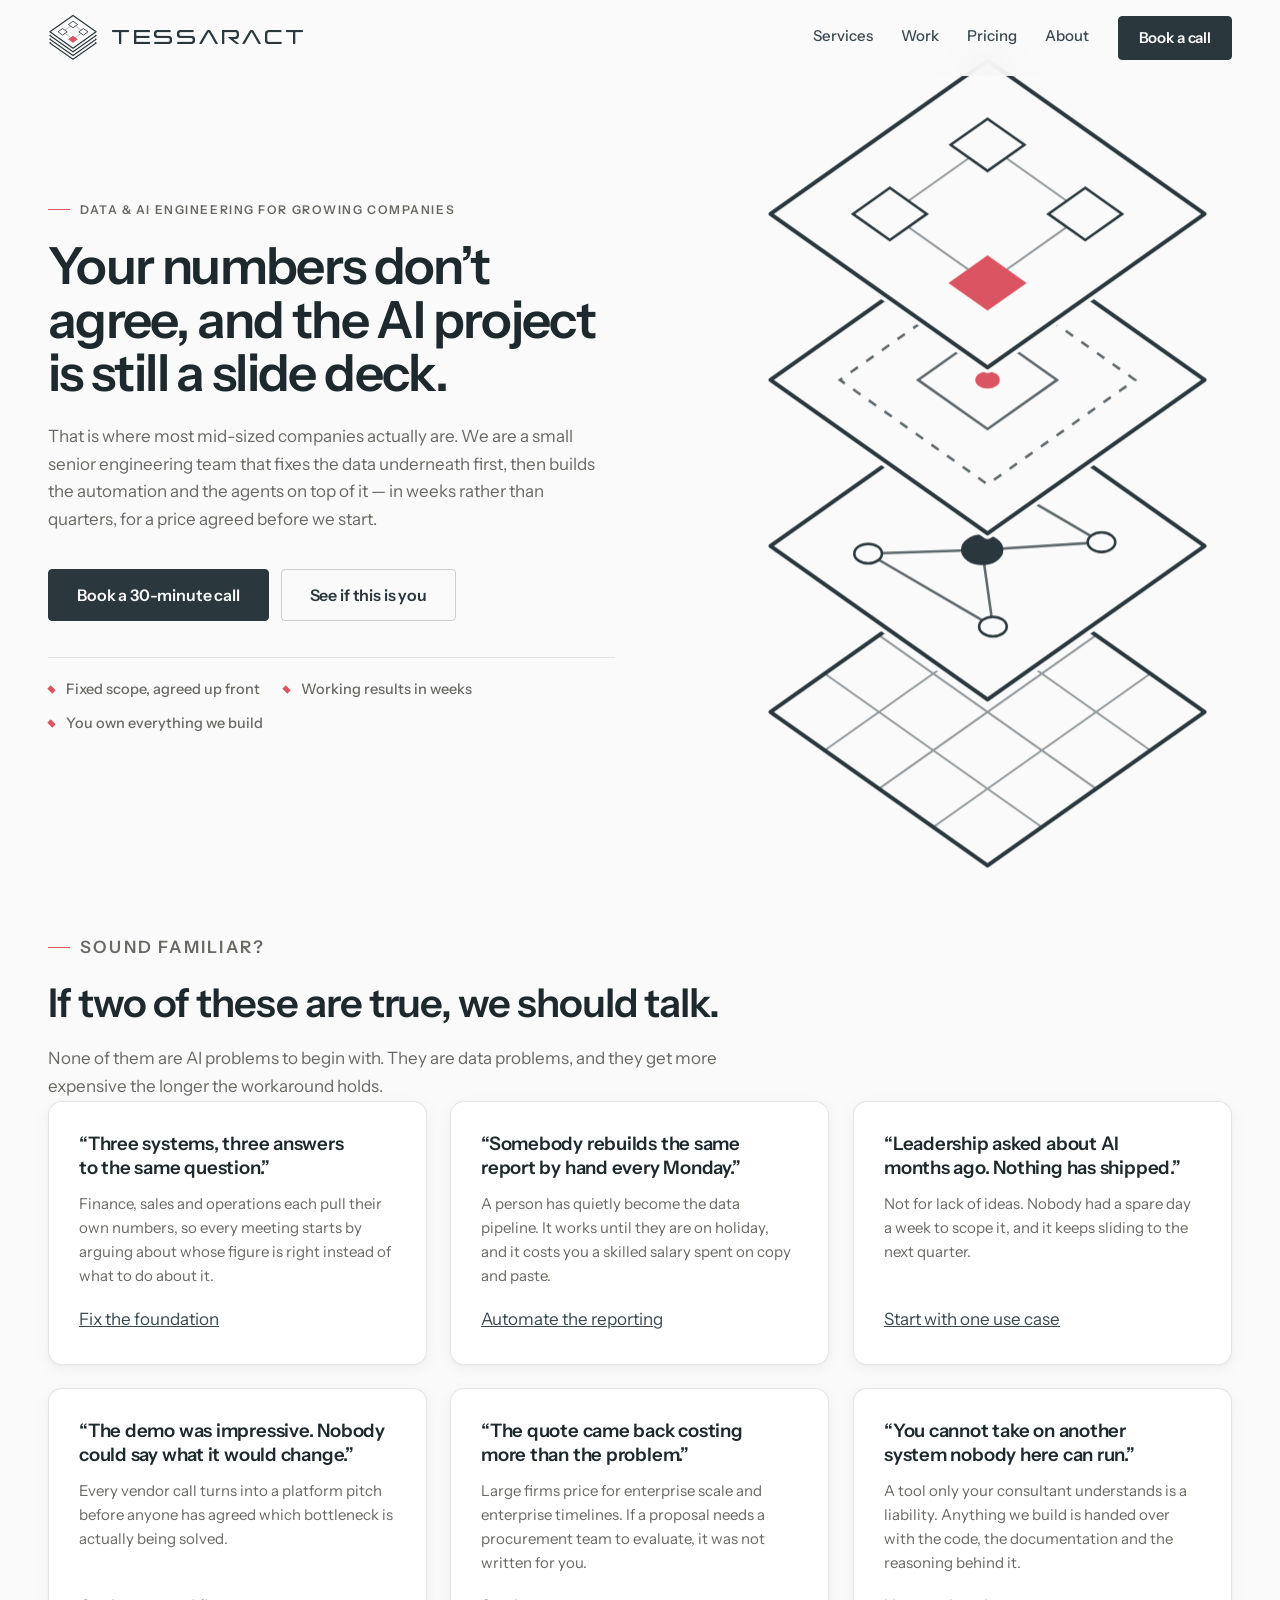
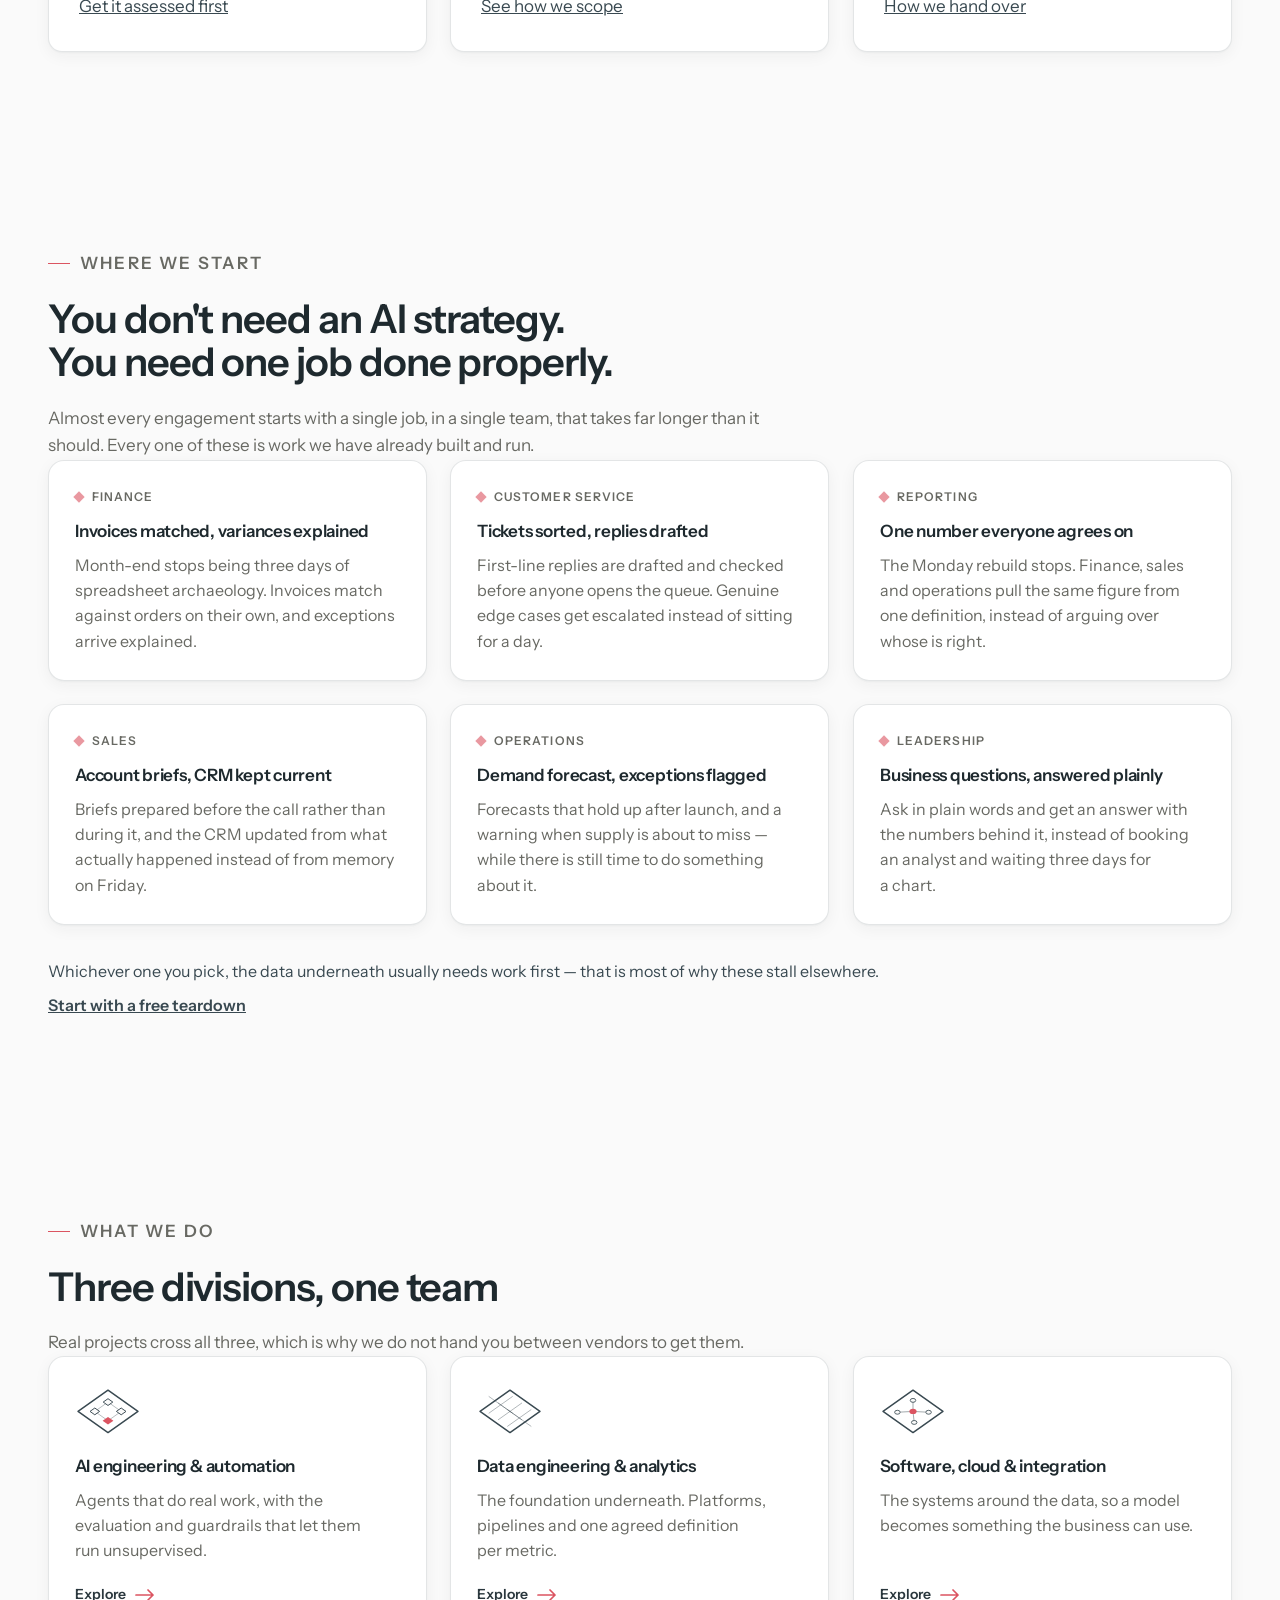
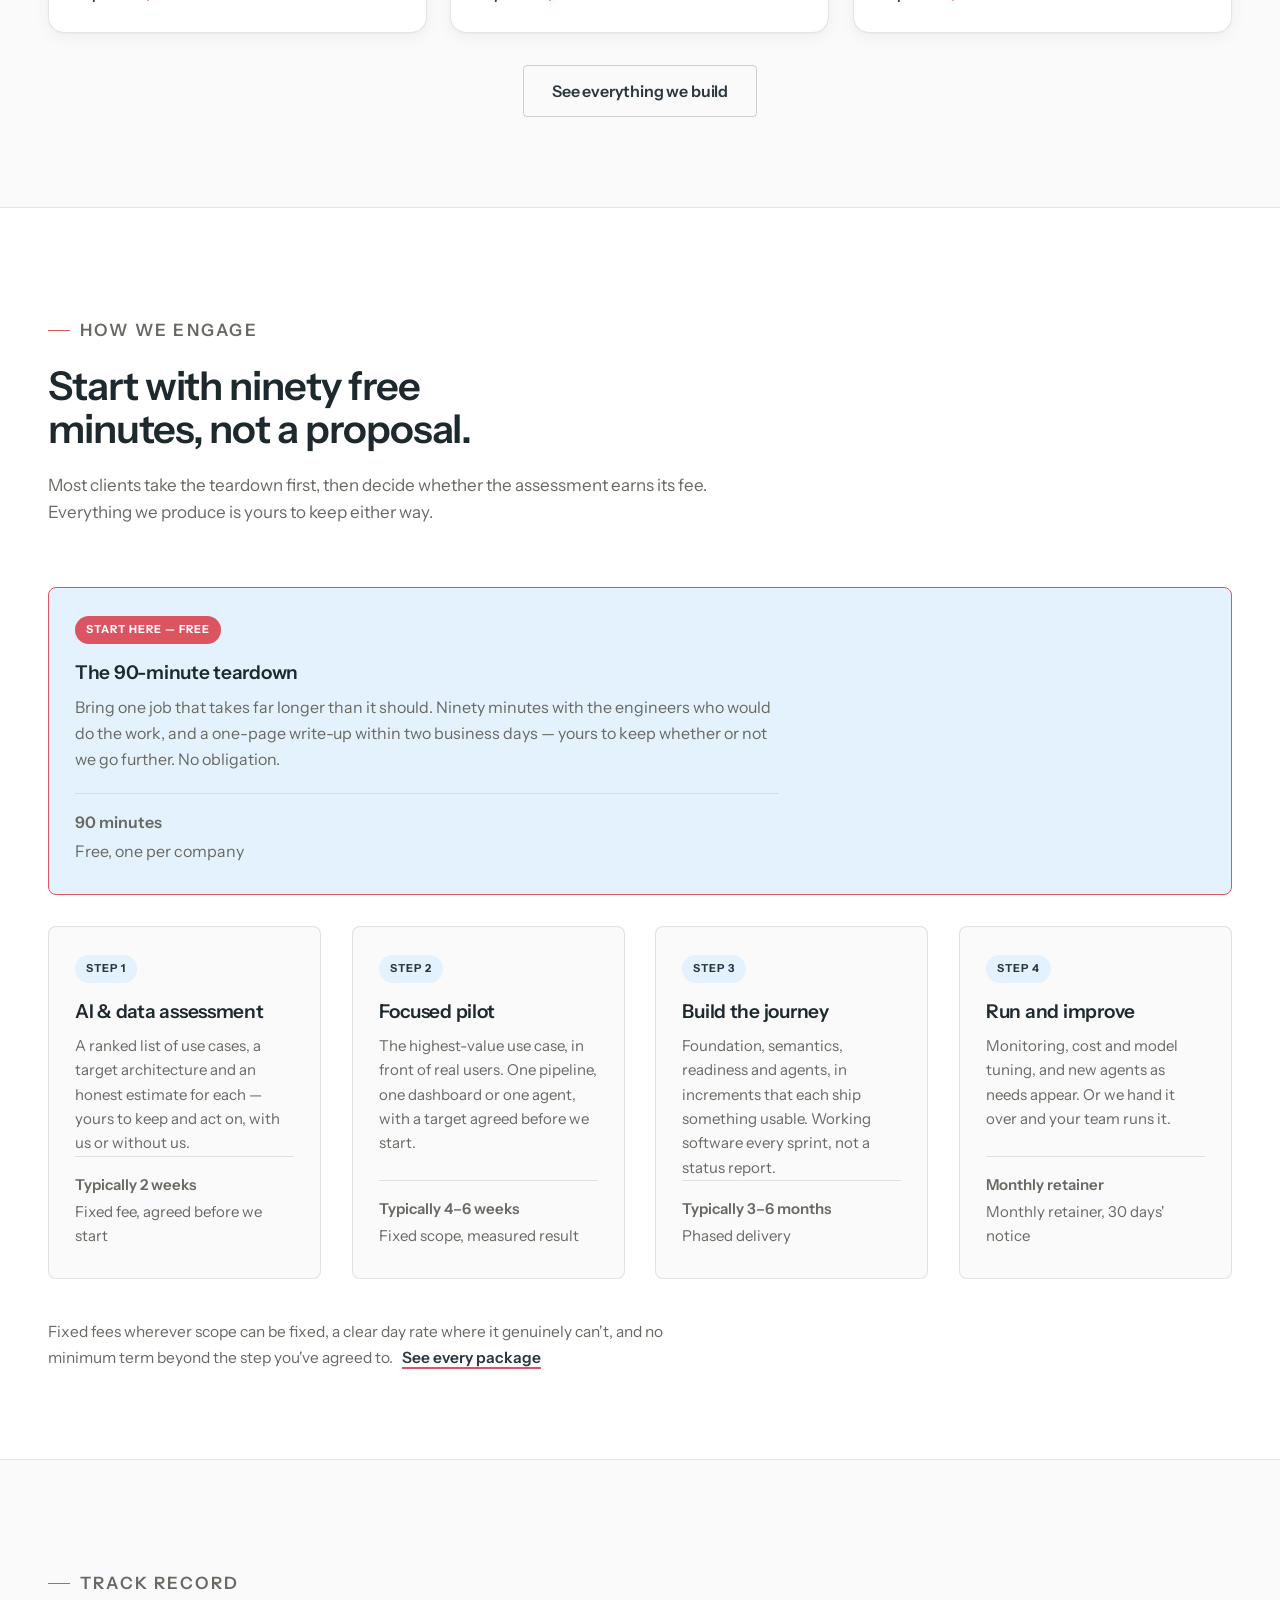
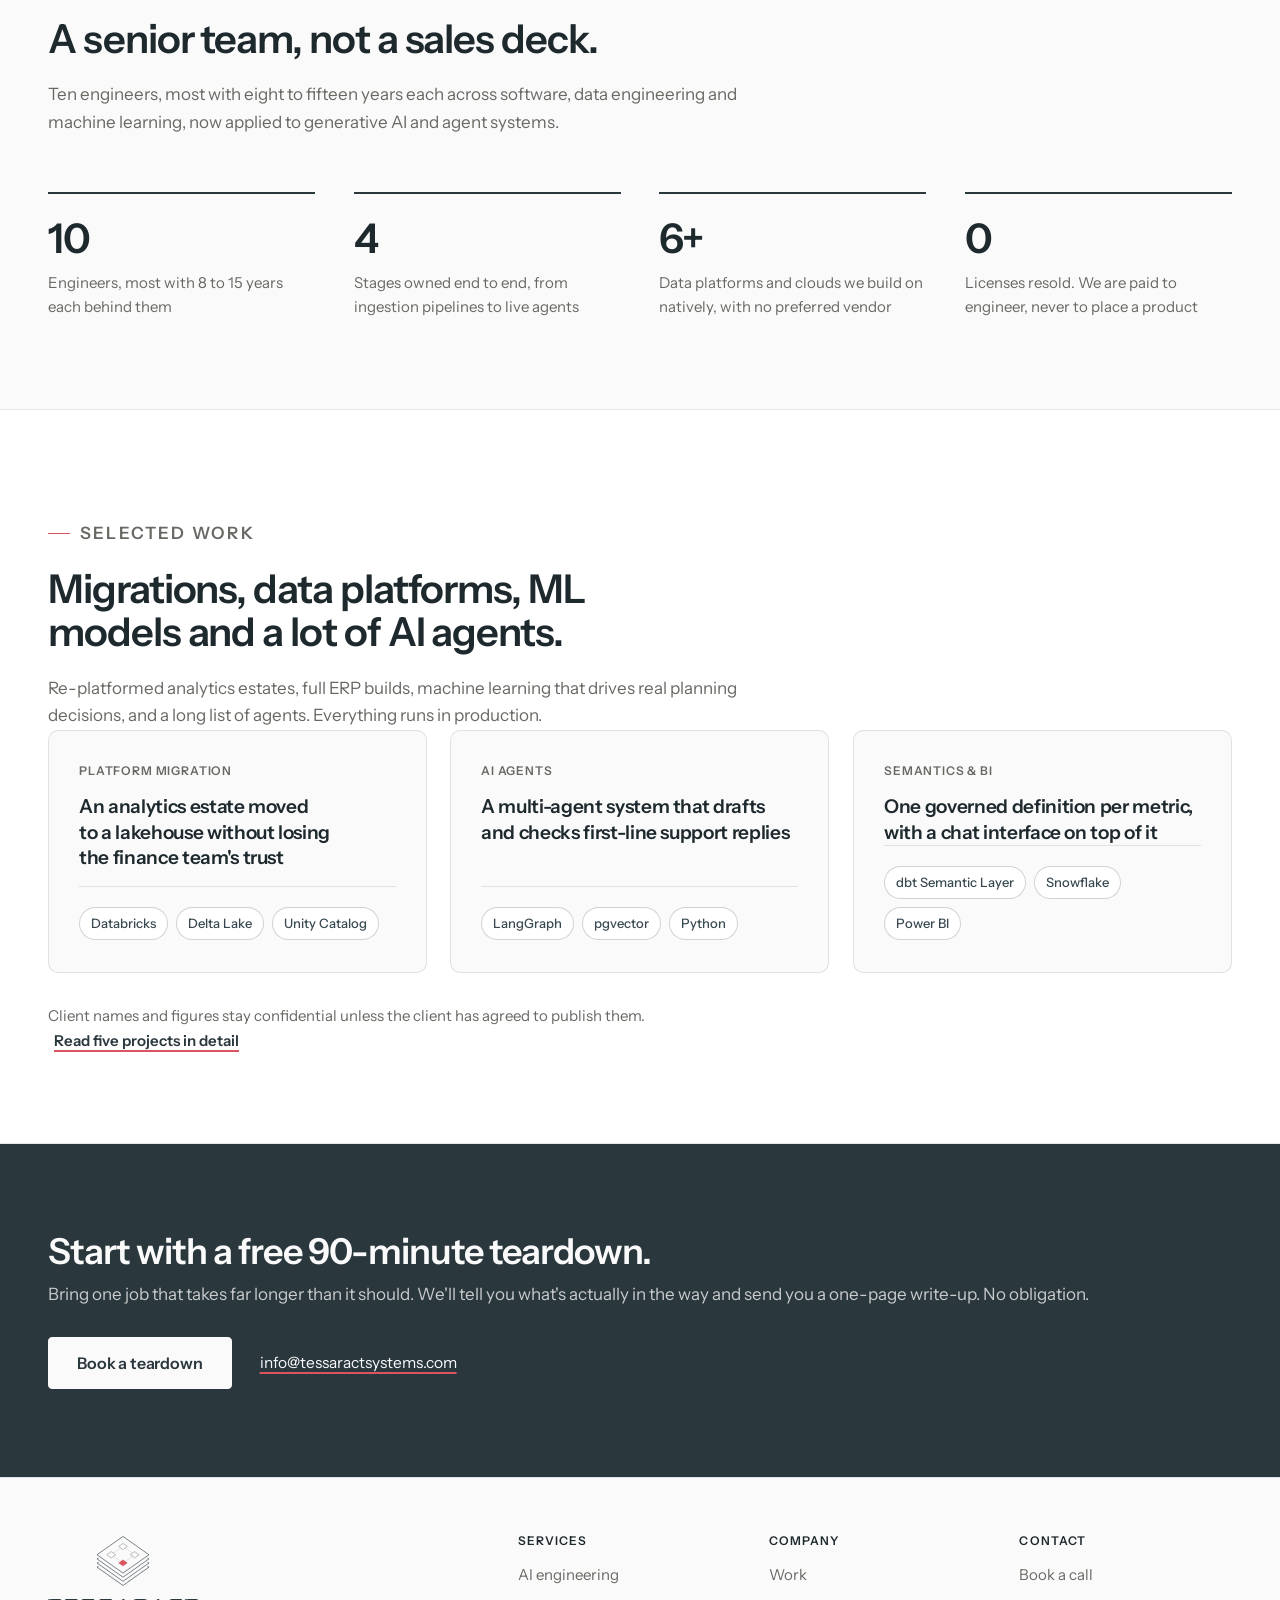
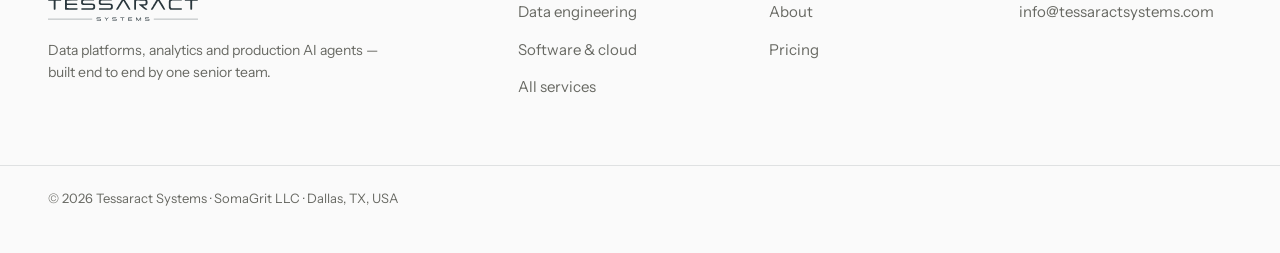
==== commit 85481780: "Lead with the free teardown, drop the pilot credit The homepage still opened the engagement section " ====
--- a/index.html
+++ b/index.html
@@ -36,7 +36,7 @@
   <link rel="preconnect" href="https://fonts.googleapis.com">
   <link rel="preconnect" href="https://fonts.gstatic.com" crossorigin>
   <link href="https://fonts.googleapis.com/css2?family=Instrument+Sans:wght@400;500;600;700&display=swap" rel="stylesheet">
-  <link rel="stylesheet" href="/css/styles.css?v=731b1d0f">
+  <link rel="stylesheet" href="/css/styles.css?v=18bedfd3">
 
   <script>document.documentElement.classList.add('js');</script>
 
@@ -347,16 +347,29 @@
       <div class="wrap">
         <div class="section-head" data-reveal>
           <p class="eyebrow">How we engage</p>
-          <h2 id="engage-title">A small paid step first, so nobody bets blind.</h2>
+          <h2 id="engage-title">Start with ninety free minutes, not a proposal.</h2>
           <p>
-            Most clients start with a fixed-fee assessment and decide from there. Everything we
-            produce is yours to keep either way.
+            Most clients take the teardown first, then decide whether the assessment earns its
+            fee. Everything we produce is yours to keep either way.
           </p>
         </div>
 
         <ol class="engage-steps">
-          <li class="engage-step is-entry">
-            <span class="engage-tag">Start here</span>
+          <li class="engage-step is-free">
+            <span class="engage-tag">Start here &mdash; free</span>
+            <h3>The 90-minute teardown</h3>
+            <p>
+              Bring one job that takes far longer than it should. Ninety minutes with the
+              engineers who would do the work, and a one-page write-up within two business days
+              &mdash; yours to keep whether or not we go further. No obligation.
+            </p>
+            <p class="engage-meta">
+              90 minutes
+              <span>Free, one per company</span>
+            </p>
+          </li>
+          <li class="engage-step">
+            <span class="engage-tag">Step 1</span>
             <h3>AI &amp; data assessment</h3>
             <p>
               A ranked list of use cases, a target architecture and an honest estimate for each
@@ -364,7 +377,7 @@
             </p>
             <p class="engage-meta">
               Typically 2 weeks
-              <span>Fixed fee, credited against your pilot</span>
+              <span>Fixed fee, agreed before we start</span>
             </p>
           </li>
           <li class="engage-step">
--- a/css/styles.css
+++ b/css/styles.css
@@ -773,6 +773,18 @@
   background: var(--surface);
   box-shadow: var(--shadow-md);
 }
+
+/* Step 0. The free way in spans the whole row above the four paid steps rather
+   than sitting in the grid as a fifth narrow card -- a 5-column row squeezes
+   every card below a readable measure, and 4+1 leaves an orphan on wrap. */
+.engage-step.is-free {
+  grid-column: 1 / -1;
+  border-color: var(--signal);
+  background: var(--mist);
+}
+.engage-step.is-free .engage-tag { background: var(--signal); color: #fff; }
+.engage-step.is-free > p { max-width: 64ch; font-size: 1rem; }
+.engage-step.is-free .engage-meta { margin-top: 20px; border-top-color: var(--mist-line); }
 .engage-tag {
   display: inline-flex;
   align-self: flex-start;
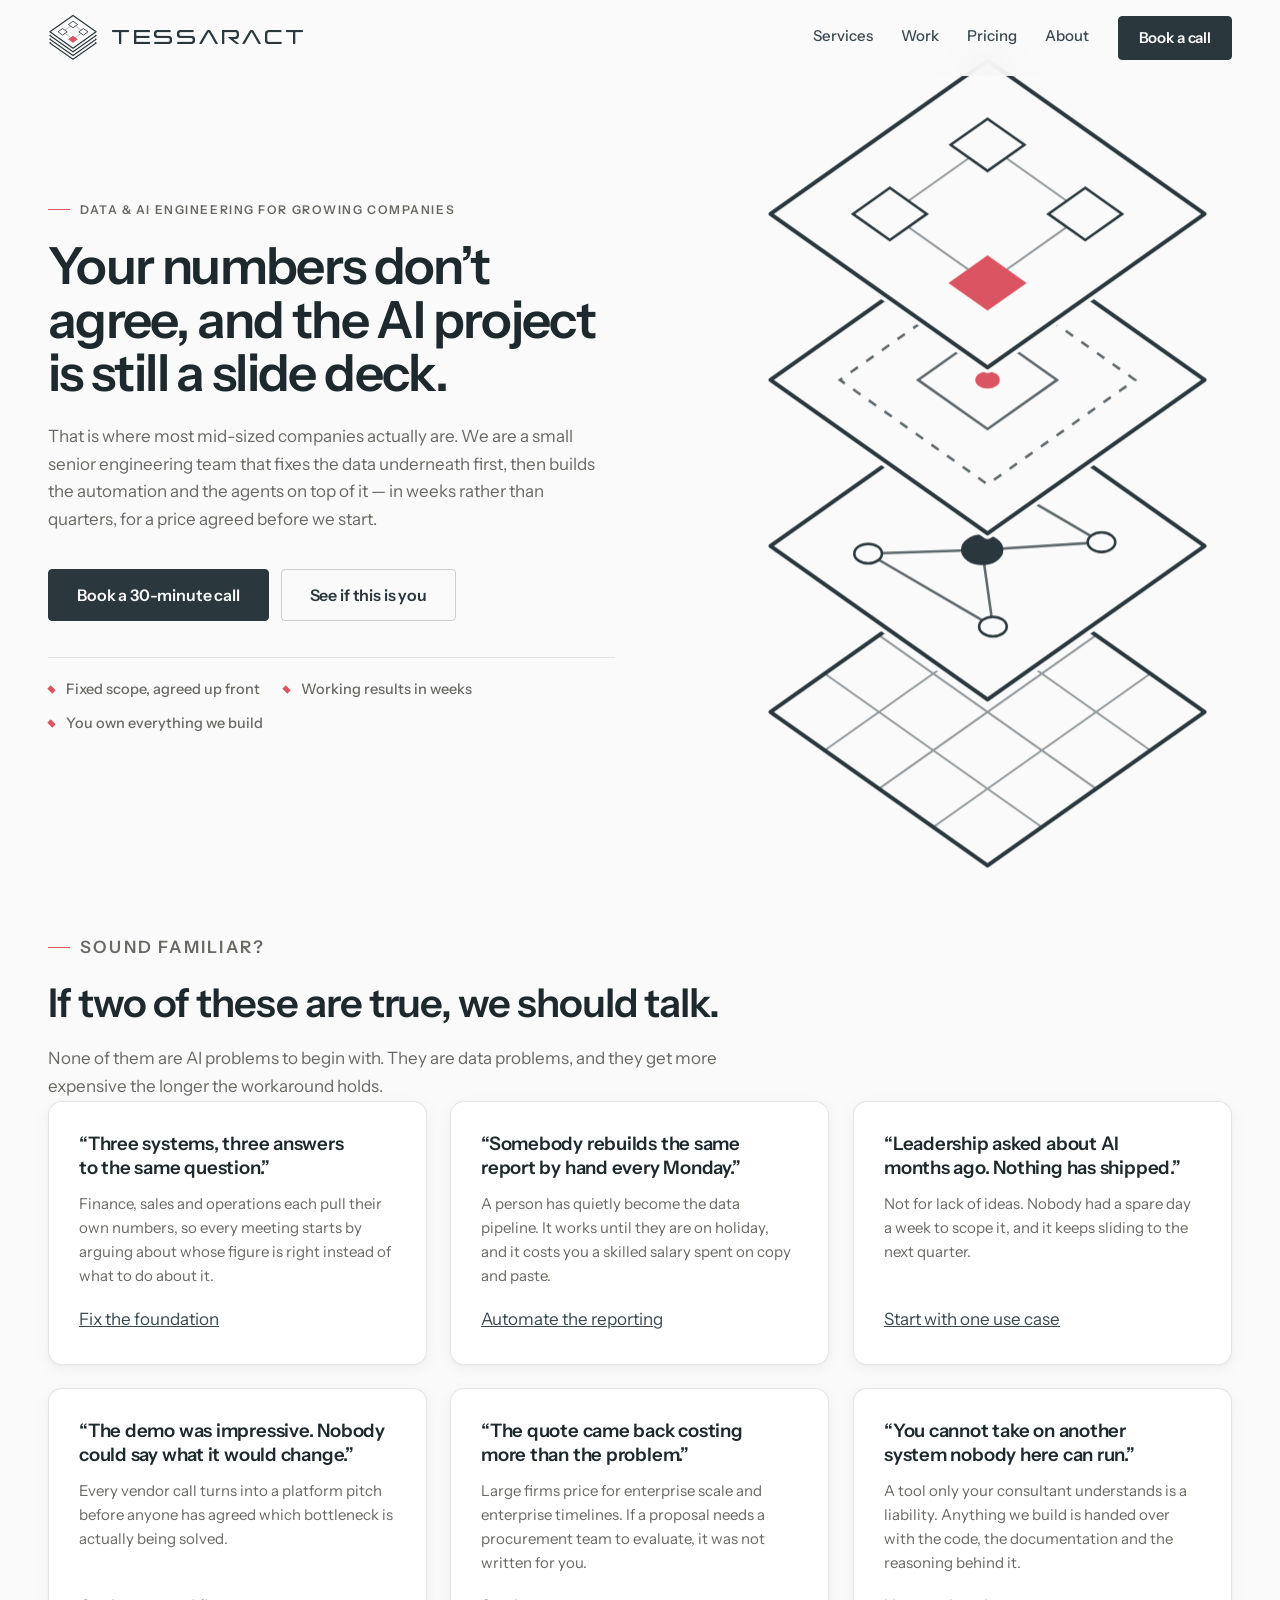
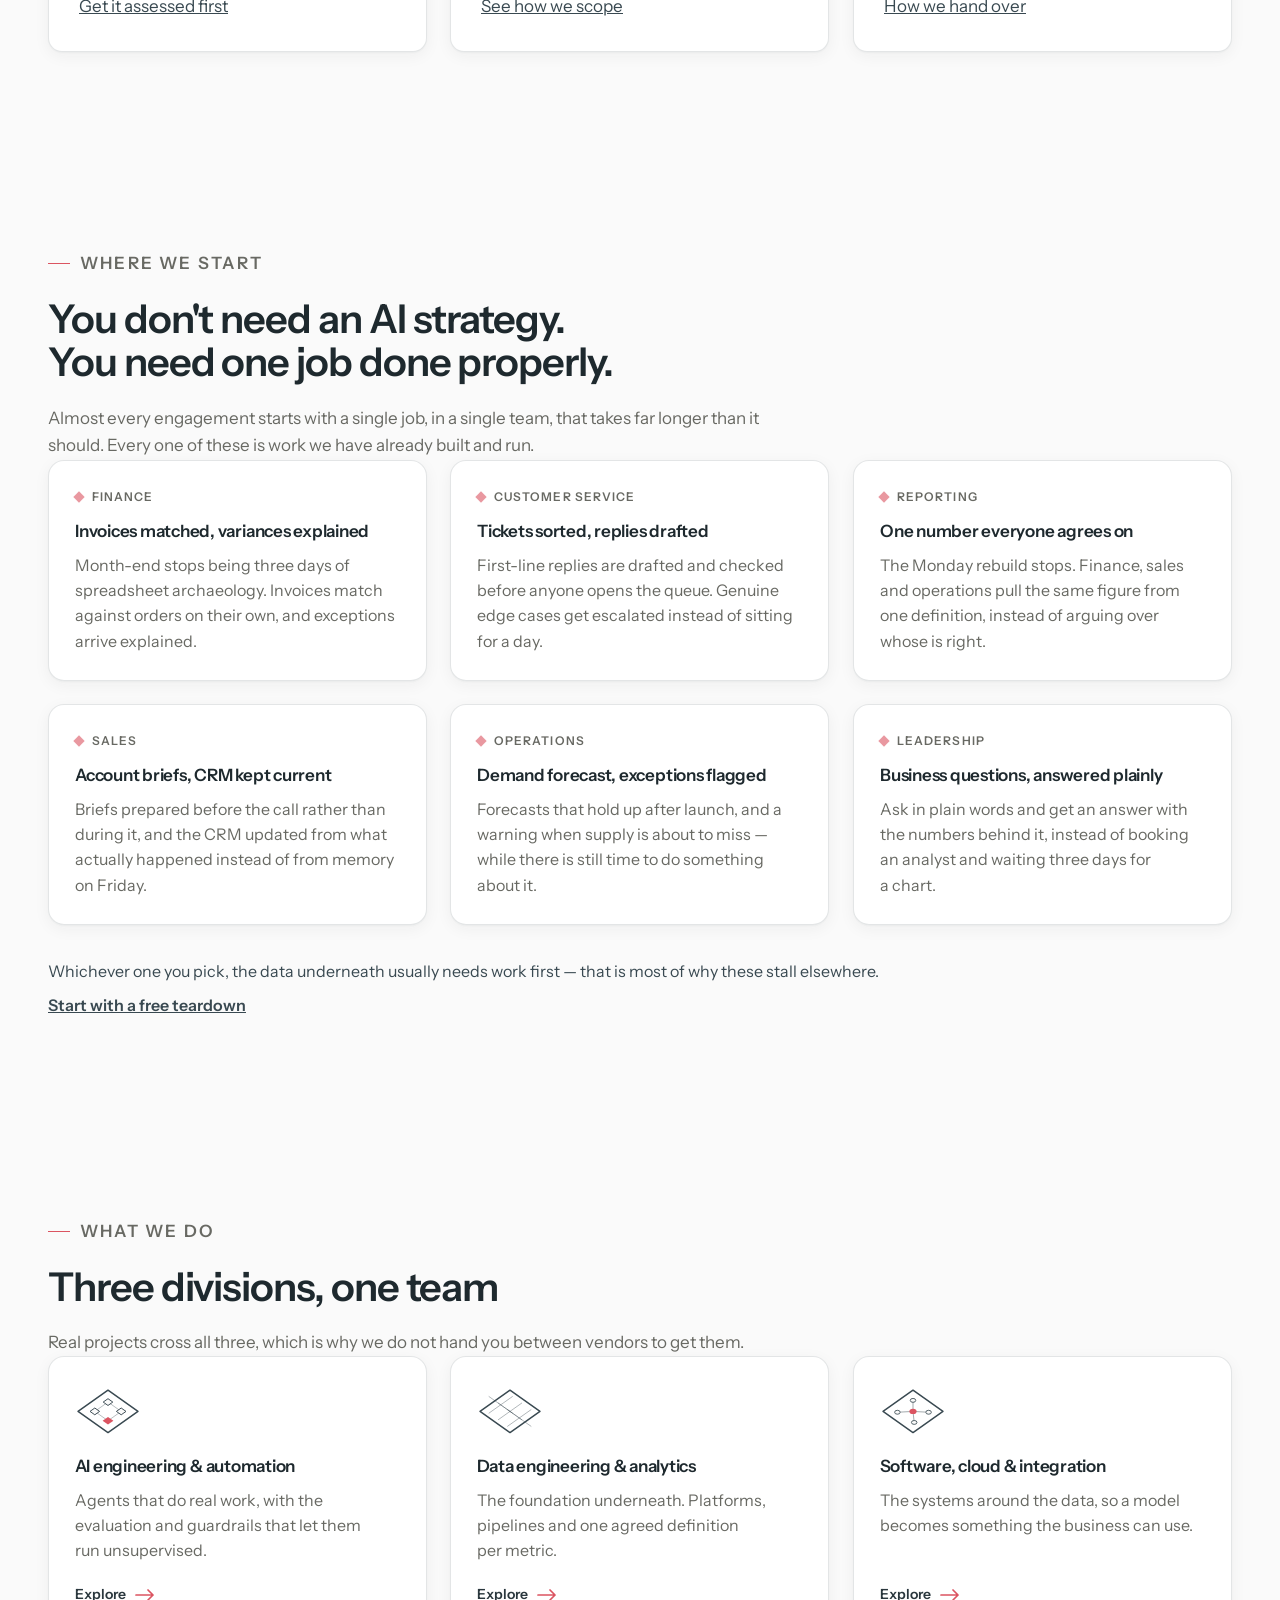
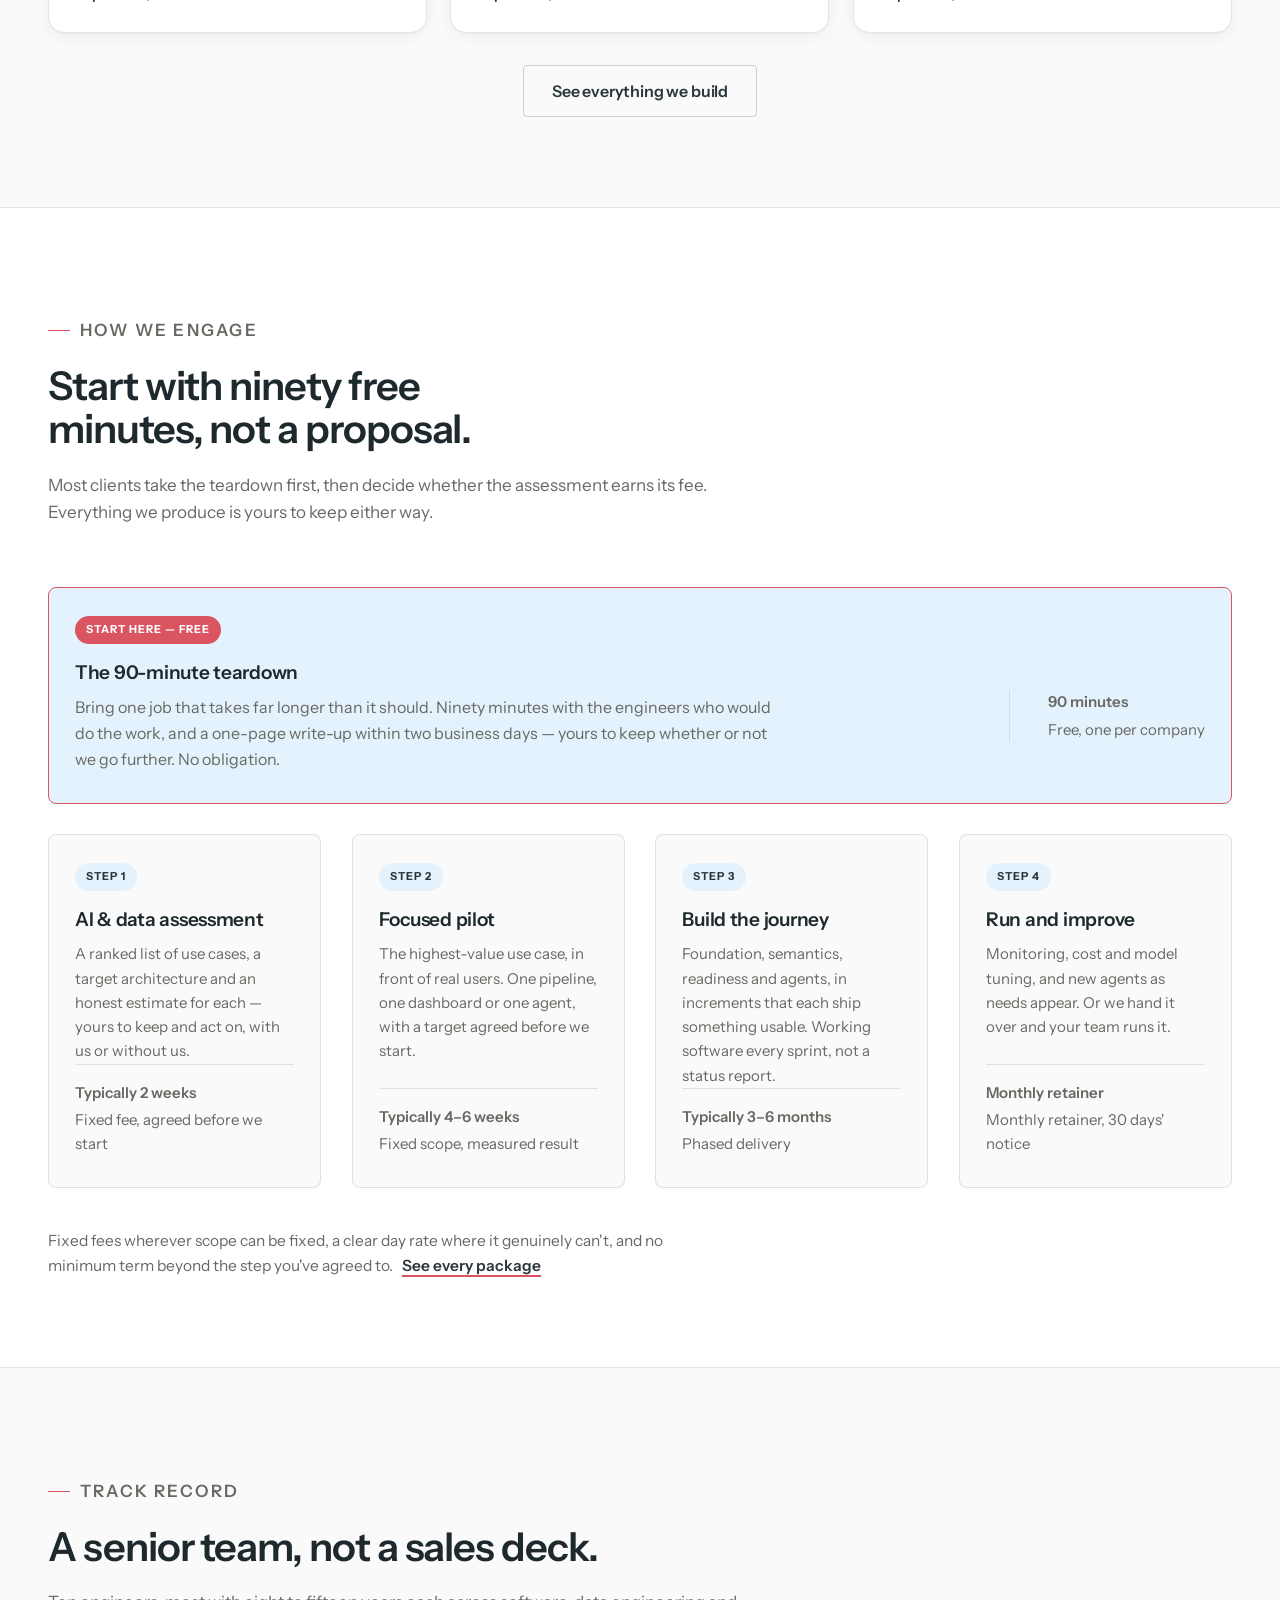
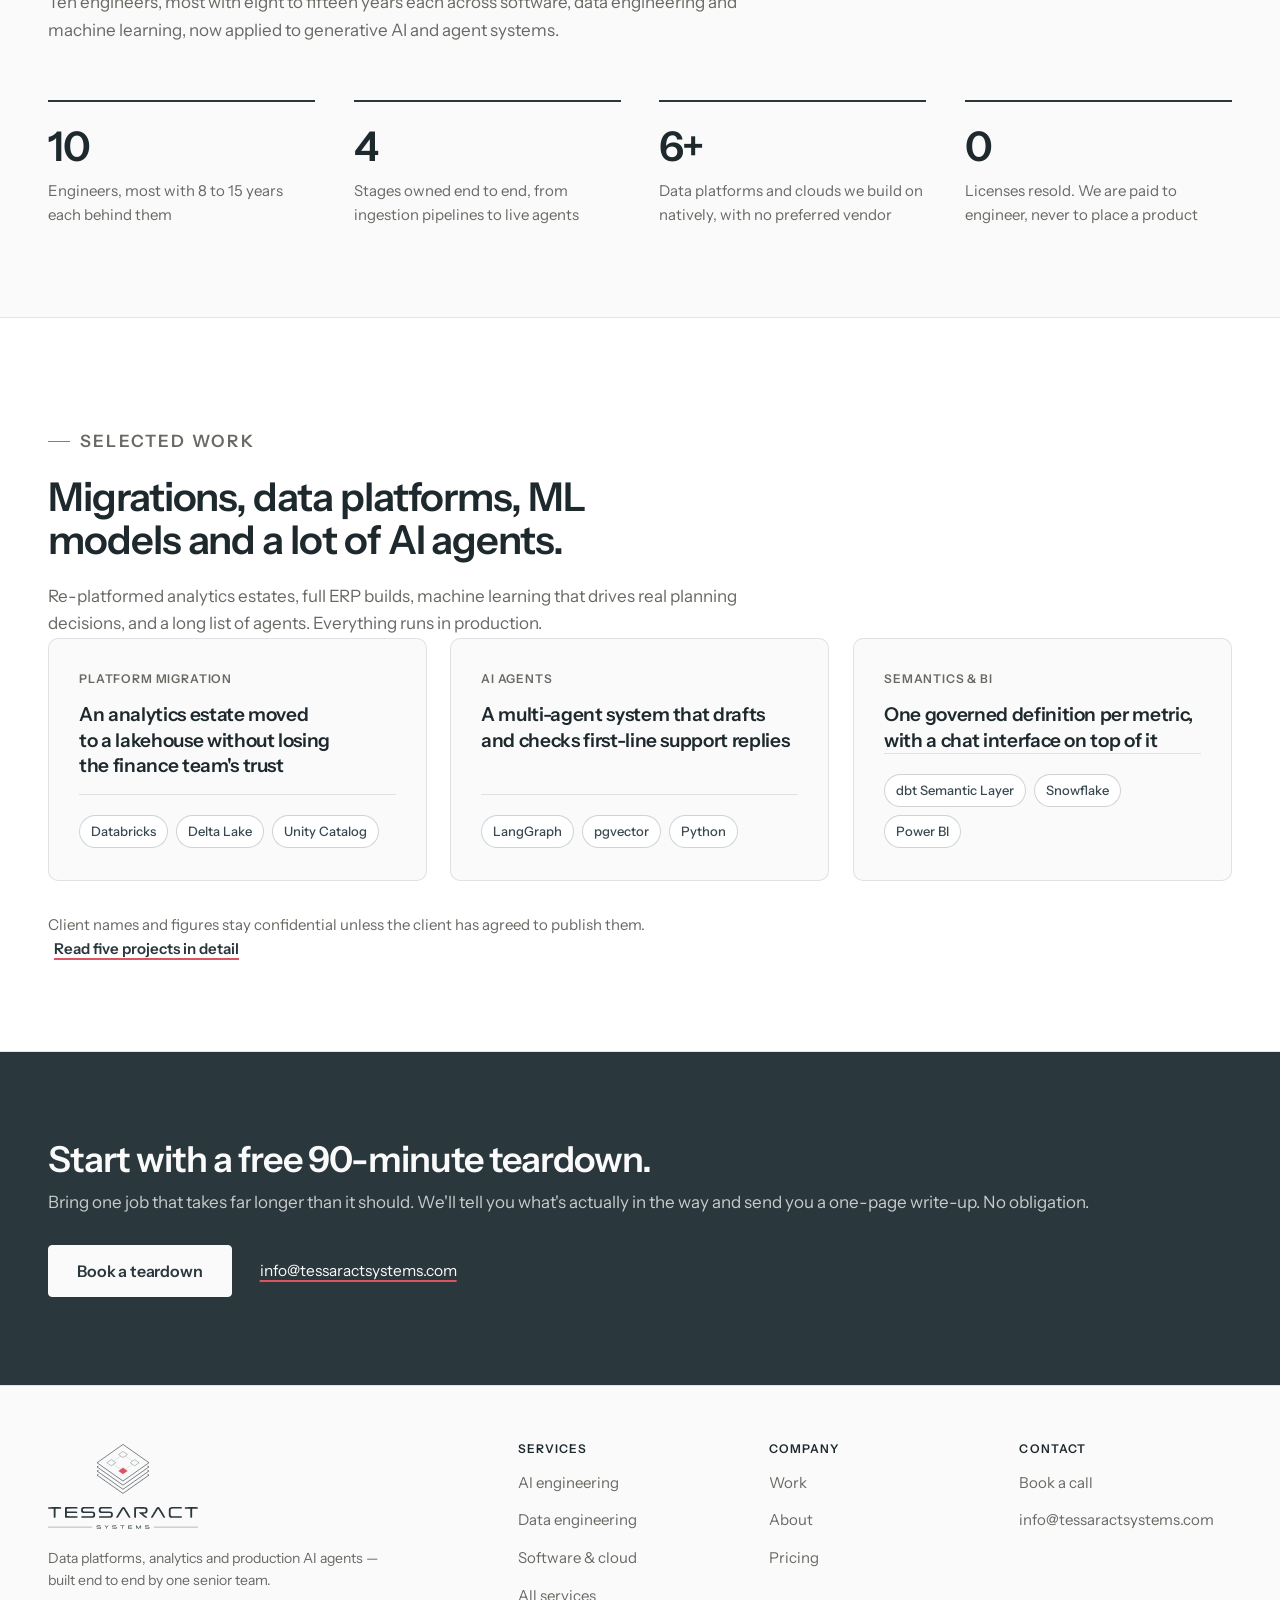
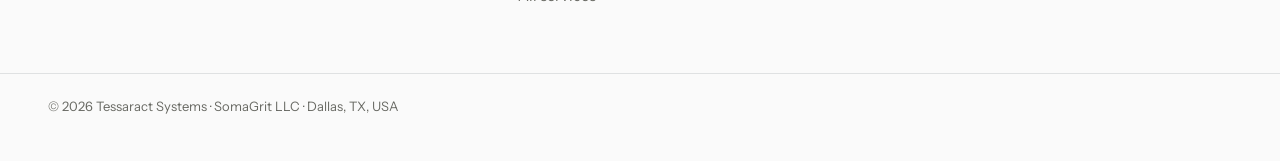
==== commit 21b1cad5: "Set the free step's terms beside its copy, not beneath it On a full-width card the stacked meta left" ====
--- a/index.html
+++ b/index.html
@@ -36,7 +36,7 @@
   <link rel="preconnect" href="https://fonts.googleapis.com">
   <link rel="preconnect" href="https://fonts.gstatic.com" crossorigin>
   <link href="https://fonts.googleapis.com/css2?family=Instrument+Sans:wght@400;500;600;700&display=swap" rel="stylesheet">
-  <link rel="stylesheet" href="/css/styles.css?v=18bedfd3">
+  <link rel="stylesheet" href="/css/styles.css?v=42cf0063">
 
   <script>document.documentElement.classList.add('js');</script>
 
--- a/css/styles.css
+++ b/css/styles.css
@@ -779,12 +779,37 @@
    every card below a readable measure, and 4+1 leaves an orphan on wrap. */
 .engage-step.is-free {
   grid-column: 1 / -1;
+  display: grid;
+  grid-template-columns: minmax(0, 1fr) minmax(170px, auto);
+  column-gap: clamp(24px, 3vw, 56px);
+  align-items: start;
   border-color: var(--signal);
   background: var(--mist);
 }
-.engage-step.is-free .engage-tag { background: var(--signal); color: #fff; }
-.engage-step.is-free > p { max-width: 64ch; font-size: 1rem; }
-.engage-step.is-free .engage-meta { margin-top: 20px; border-top-color: var(--mist-line); }
+.engage-step.is-free .engage-tag {
+  grid-column: 1 / -1;
+  justify-self: start;
+  background: var(--signal);
+  color: #fff;
+}
+.engage-step.is-free h3 { grid-column: 1; }
+.engage-step.is-free > p:not(.engage-meta) {
+  grid-column: 1;
+  margin: 0;
+  max-width: 64ch;
+  font-size: 1rem;
+}
+/* The terms sit beside the copy rather than under it: on a full-width card a
+   stacked meta leaves the right half empty and the rule stops mid-air. */
+.engage-step.is-free .engage-meta {
+  grid-column: 2;
+  grid-row: 2 / span 2;
+  align-self: center;
+  margin: 0;
+  padding: 0 0 0 clamp(24px, 3vw, 40px);
+  border-top: 0;
+  border-left: 1px solid var(--mist-line);
+}
 .engage-tag {
   display: inline-flex;
   align-self: flex-start;
@@ -2012,6 +2037,16 @@
   .engage-steps,
   .record-stats { grid-template-columns: 1fr; }
 
+  .engage-step.is-free { grid-template-columns: 1fr; }
+  .engage-step.is-free .engage-meta {
+    grid-column: 1;
+    grid-row: auto;
+    margin-top: 20px;
+    padding: 16px 0 0;
+    border-top: 1px solid var(--mist-line);
+    border-left: 0;
+  }
+
   .work-track { --fade-size: 18px; }
   .work-card { flex-basis: 85%; padding: 26px 24px 28px; }
   .carousel-btn { width: 44px; height: 44px; }
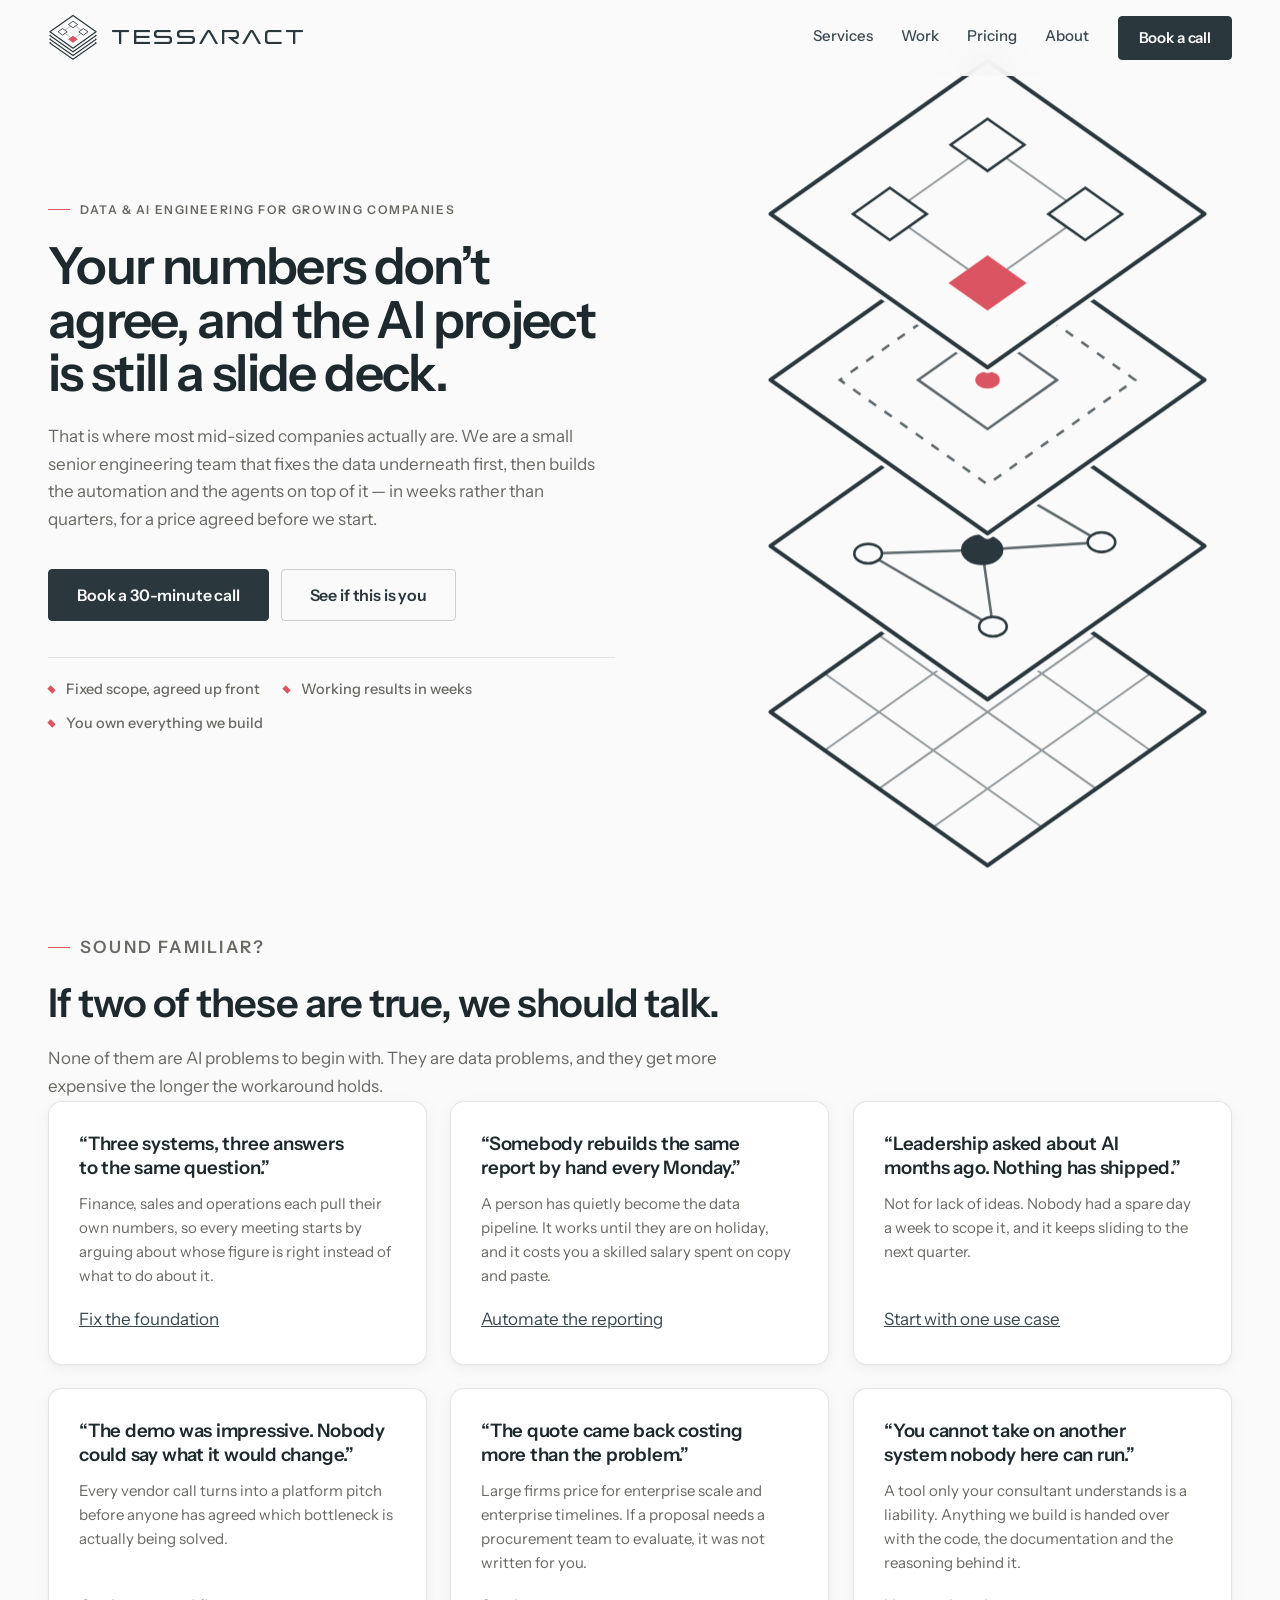
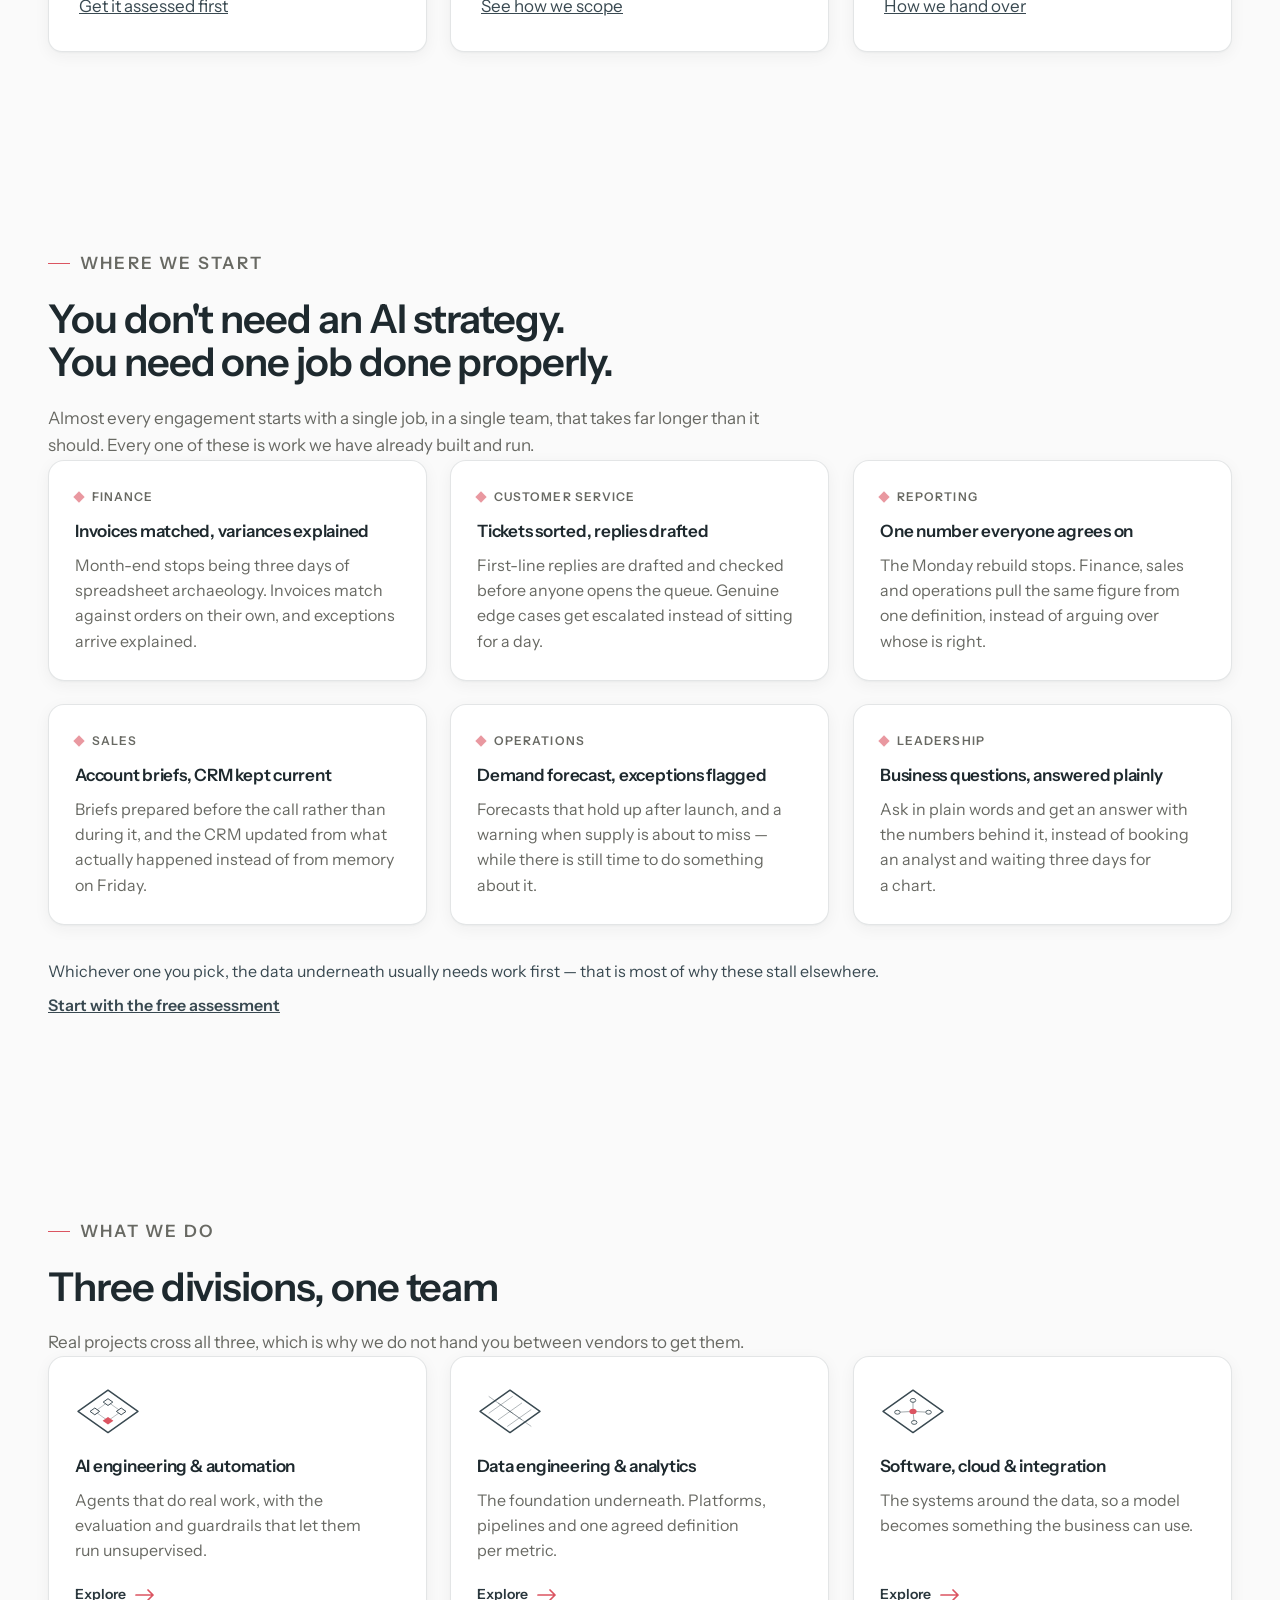
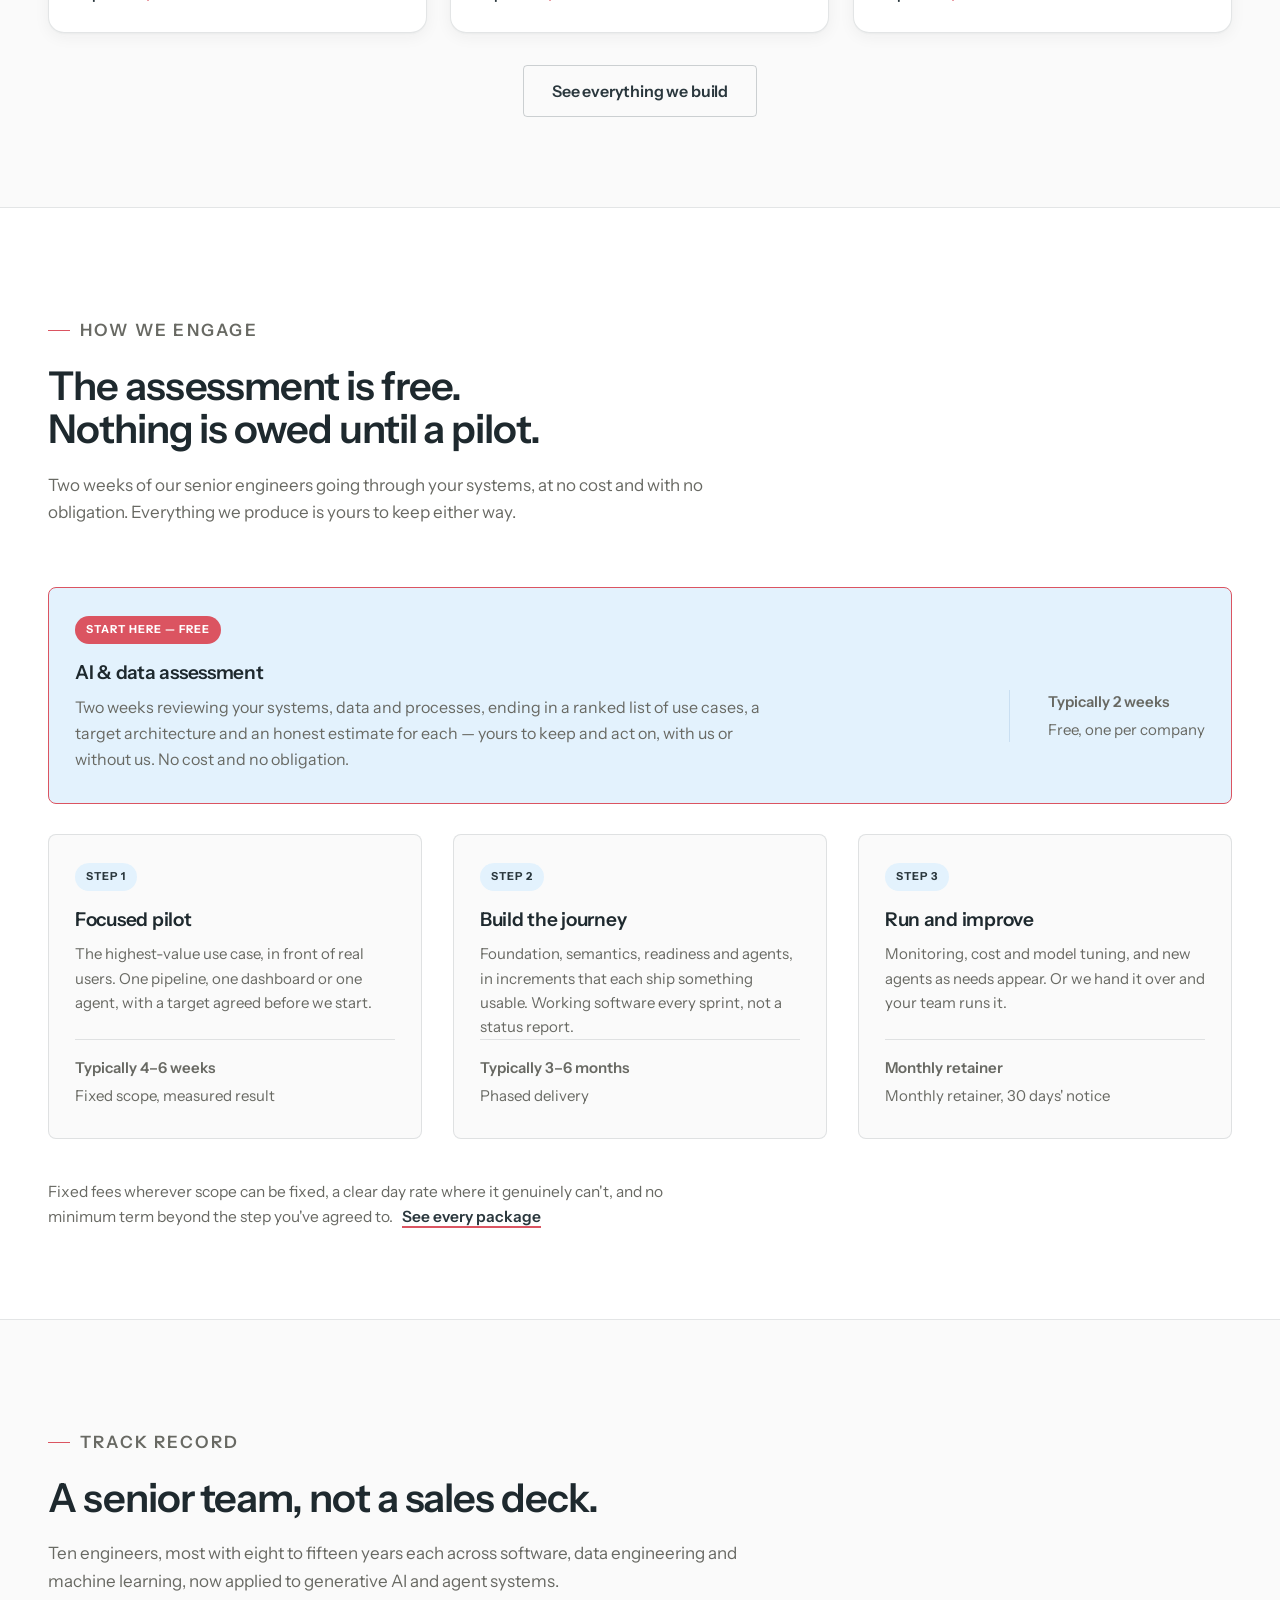
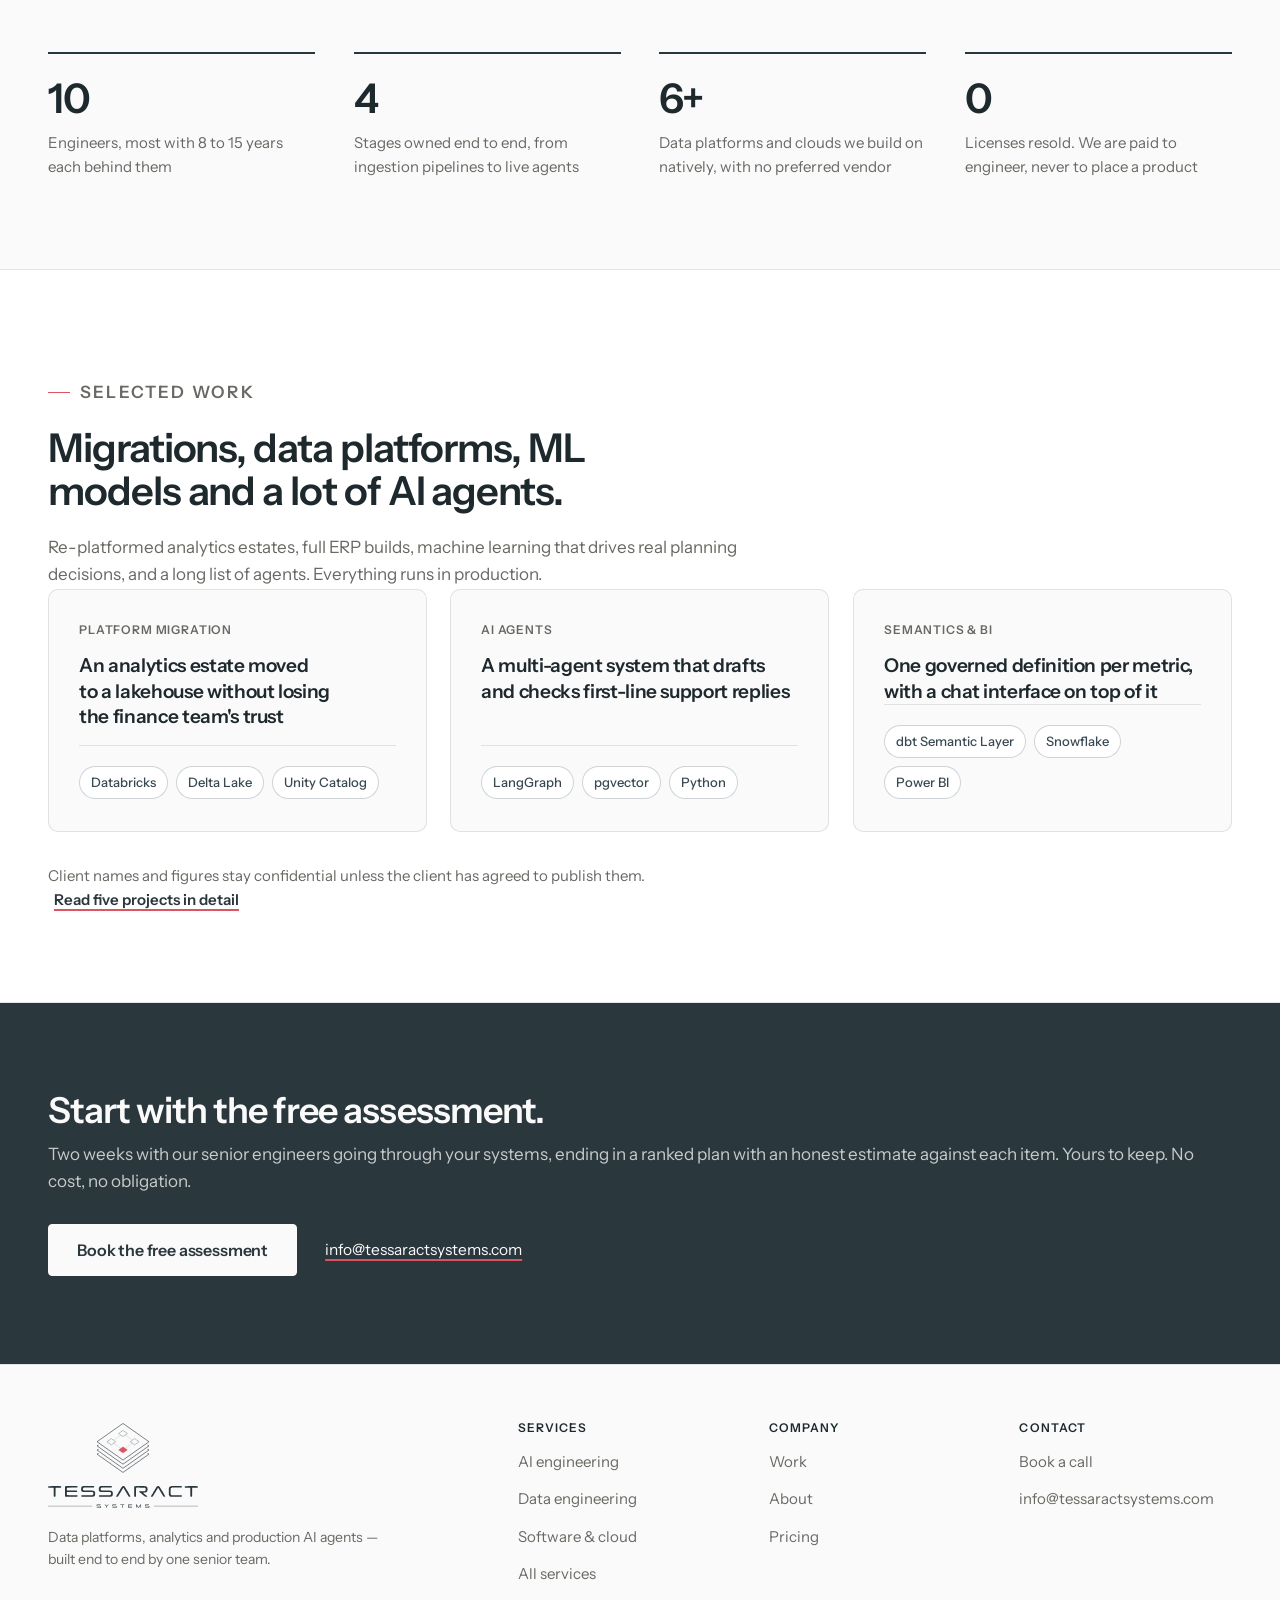
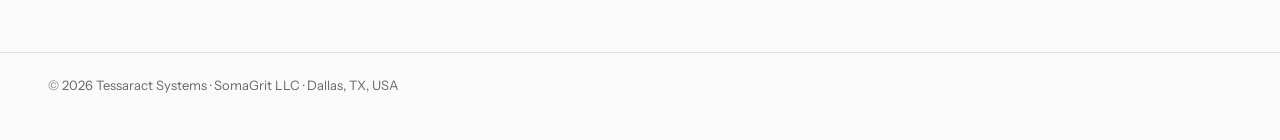
==== commit 641a3061: "Make the assessment the free way in, drop the teardown The two-week assessment is now given away in " ====
--- a/index.html
+++ b/index.html
@@ -36,7 +36,7 @@
   <link rel="preconnect" href="https://fonts.googleapis.com">
   <link rel="preconnect" href="https://fonts.gstatic.com" crossorigin>
   <link href="https://fonts.googleapis.com/css2?family=Instrument+Sans:wght@400;500;600;700&display=swap" rel="stylesheet">
-  <link rel="stylesheet" href="/css/styles.css?v=42cf0063">
+  <link rel="stylesheet" href="/css/styles.css?v=20200825">
 
   <script>document.documentElement.classList.add('js');</script>
 
@@ -301,7 +301,7 @@
         <p class="usecases-note" data-reveal>
           Whichever one you pick, the data underneath usually needs work first &mdash; that is
           most of why these stall elsewhere.
-          <a class="usecases-more" href="/pricing/#teardown">Start with a free teardown</a>
+          <a class="usecases-more" href="/pricing/#assessment">Start with the free assessment</a>
         </p>
       </div>
     </section>
@@ -347,41 +347,29 @@
       <div class="wrap">
         <div class="section-head" data-reveal>
           <p class="eyebrow">How we engage</p>
-          <h2 id="engage-title">Start with ninety free minutes, not a proposal.</h2>
+          <h2 id="engage-title">The assessment is free. Nothing is owed until a pilot.</h2>
           <p>
-            Most clients take the teardown first, then decide whether the assessment earns its
-            fee. Everything we produce is yours to keep either way.
+            Two weeks of our senior engineers going through your systems, at no cost and with no
+            obligation. Everything we produce is yours to keep either way.
           </p>
         </div>
 
         <ol class="engage-steps">
           <li class="engage-step is-free">
             <span class="engage-tag">Start here &mdash; free</span>
-            <h3>The 90-minute teardown</h3>
+            <h3>AI &amp; data assessment</h3>
             <p>
-              Bring one job that takes far longer than it should. Ninety minutes with the
-              engineers who would do the work, and a one-page write-up within two business days
-              &mdash; yours to keep whether or not we go further. No obligation.
+              Two weeks reviewing your systems, data and processes, ending in a ranked list of use
+              cases, a target architecture and an honest estimate for each &mdash; yours to keep
+              and act on, with us or without us. No cost and no obligation.
             </p>
             <p class="engage-meta">
-              90 minutes
+              Typically 2 weeks
               <span>Free, one per company</span>
             </p>
           </li>
           <li class="engage-step">
             <span class="engage-tag">Step 1</span>
-            <h3>AI &amp; data assessment</h3>
-            <p>
-              A ranked list of use cases, a target architecture and an honest estimate for each
-              &mdash; yours to keep and act on, with us or without us.
-            </p>
-            <p class="engage-meta">
-              Typically 2 weeks
-              <span>Fixed fee, agreed before we start</span>
-            </p>
-          </li>
-          <li class="engage-step">
-            <span class="engage-tag">Step 2</span>
             <h3>Focused pilot</h3>
             <p>
               The highest-value use case, in front of real users. One pipeline, one dashboard or
@@ -393,7 +381,7 @@
             </p>
           </li>
           <li class="engage-step">
-            <span class="engage-tag">Step 3</span>
+            <span class="engage-tag">Step 2</span>
             <h3>Build the journey</h3>
             <p>
               Foundation, semantics, readiness and agents, in increments that each ship something
@@ -405,7 +393,7 @@
             </p>
           </li>
           <li class="engage-step">
-            <span class="engage-tag">Step 4</span>
+            <span class="engage-tag">Step 3</span>
             <h3>Run and improve</h3>
             <p>
               Monitoring, cost and model tuning, and new agents as needs appear. Or we hand it
@@ -496,11 +484,11 @@
     <section class="cta-band" aria-labelledby="cta-title">
       <div class="wrap cta-band-inner">
         <div>
-          <h2 id="cta-title">Start with a free 90-minute teardown.</h2>
-          <p>Bring one job that takes far longer than it should. We'll tell you what's actually in the way and send you a one-page write-up. No obligation.</p>
+          <h2 id="cta-title">Start with the free assessment.</h2>
+          <p>Two weeks with our senior engineers going through your systems, ending in a ranked plan with an honest estimate against each item. Yours to keep. No cost, no obligation.</p>
         </div>
         <div class="cta-band-actions">
-          <a class="btn btn-light" href="/contact/?s=teardown">Book a teardown</a>
+          <a class="btn btn-light" href="/contact/?s=assessment">Book the free assessment</a>
           <a class="cta-band-mail" href="mailto:info@tessaractsystems.com">info@tessaractsystems.com</a>
         </div>
       </div>
@@ -551,6 +539,6 @@
   </footer>
 
 
-  <script src="/js/main.js?v=d60c2a58" defer></script>
+  <script src="/js/main.js?v=9735675c" defer></script>
 </body>
 </html>
--- a/css/styles.css
+++ b/css/styles.css
@@ -752,7 +752,7 @@
 
 .engage-steps {
   display: grid;
-  grid-template-columns: repeat(4, minmax(0, 1fr));
+  grid-template-columns: repeat(3, minmax(0, 1fr));
   gap: clamp(20px, 2.4vw, 32px);
   margin: 60px 0 0;
   padding: 0;
@@ -1582,24 +1582,23 @@
 .price-block-invert .price-big { color: var(--paper); }
 .price-block-invert .price-terms { color: rgba(250, 250, 250, .7); }
 
-/* Step 0: the free teardown.
+/* The free step: the whole assessment.
    Tinted rather than white, so the free step reads as a different kind of
    thing from the paid packages below it rather than competing with them. Its
-   detail panel takes the mist rule, leaving the signal border to the paid
-   assessment. */
-
-.teardown {
+   detail panel takes the mist rule so the tint stays legible. */
+
+.freestep {
   background: var(--mist);
   border-top: 1px solid var(--mist-line);
   border-bottom: 1px solid var(--mist-line);
 }
 
-.teardown .package-feature-detail {
+.freestep .package-feature-detail {
   border-color: var(--mist-line);
   background: var(--surface);
 }
 
-.teardown-note {
+.freestep-note {
   margin: 0;
   font-size: .9688rem;
   line-height: 1.62;
@@ -1972,7 +1971,6 @@
 
 @media (max-width: 1100px) {
   .capability-grid { grid-template-columns: repeat(2, minmax(0, 1fr)); }
-  .engage-steps { grid-template-columns: repeat(2, minmax(0, 1fr)); }
 }
 
 @media (max-width: 1024px) {
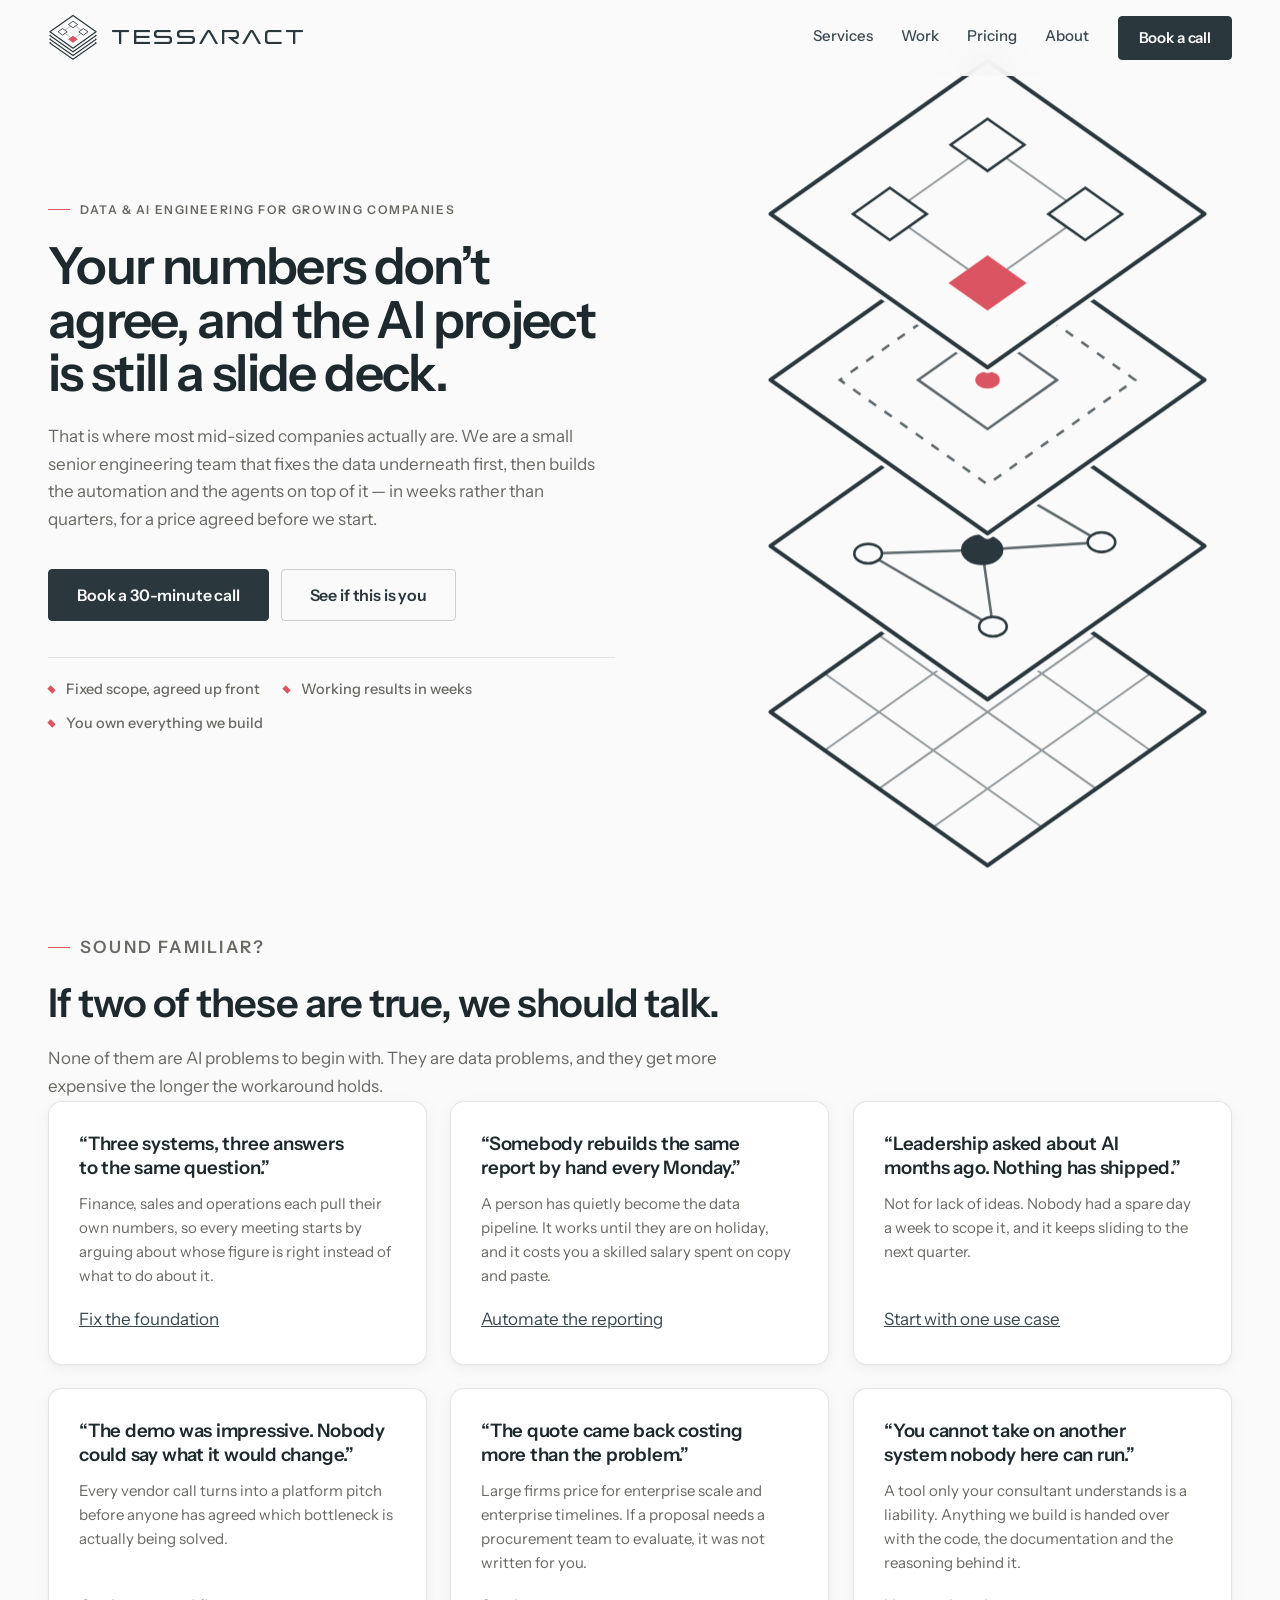
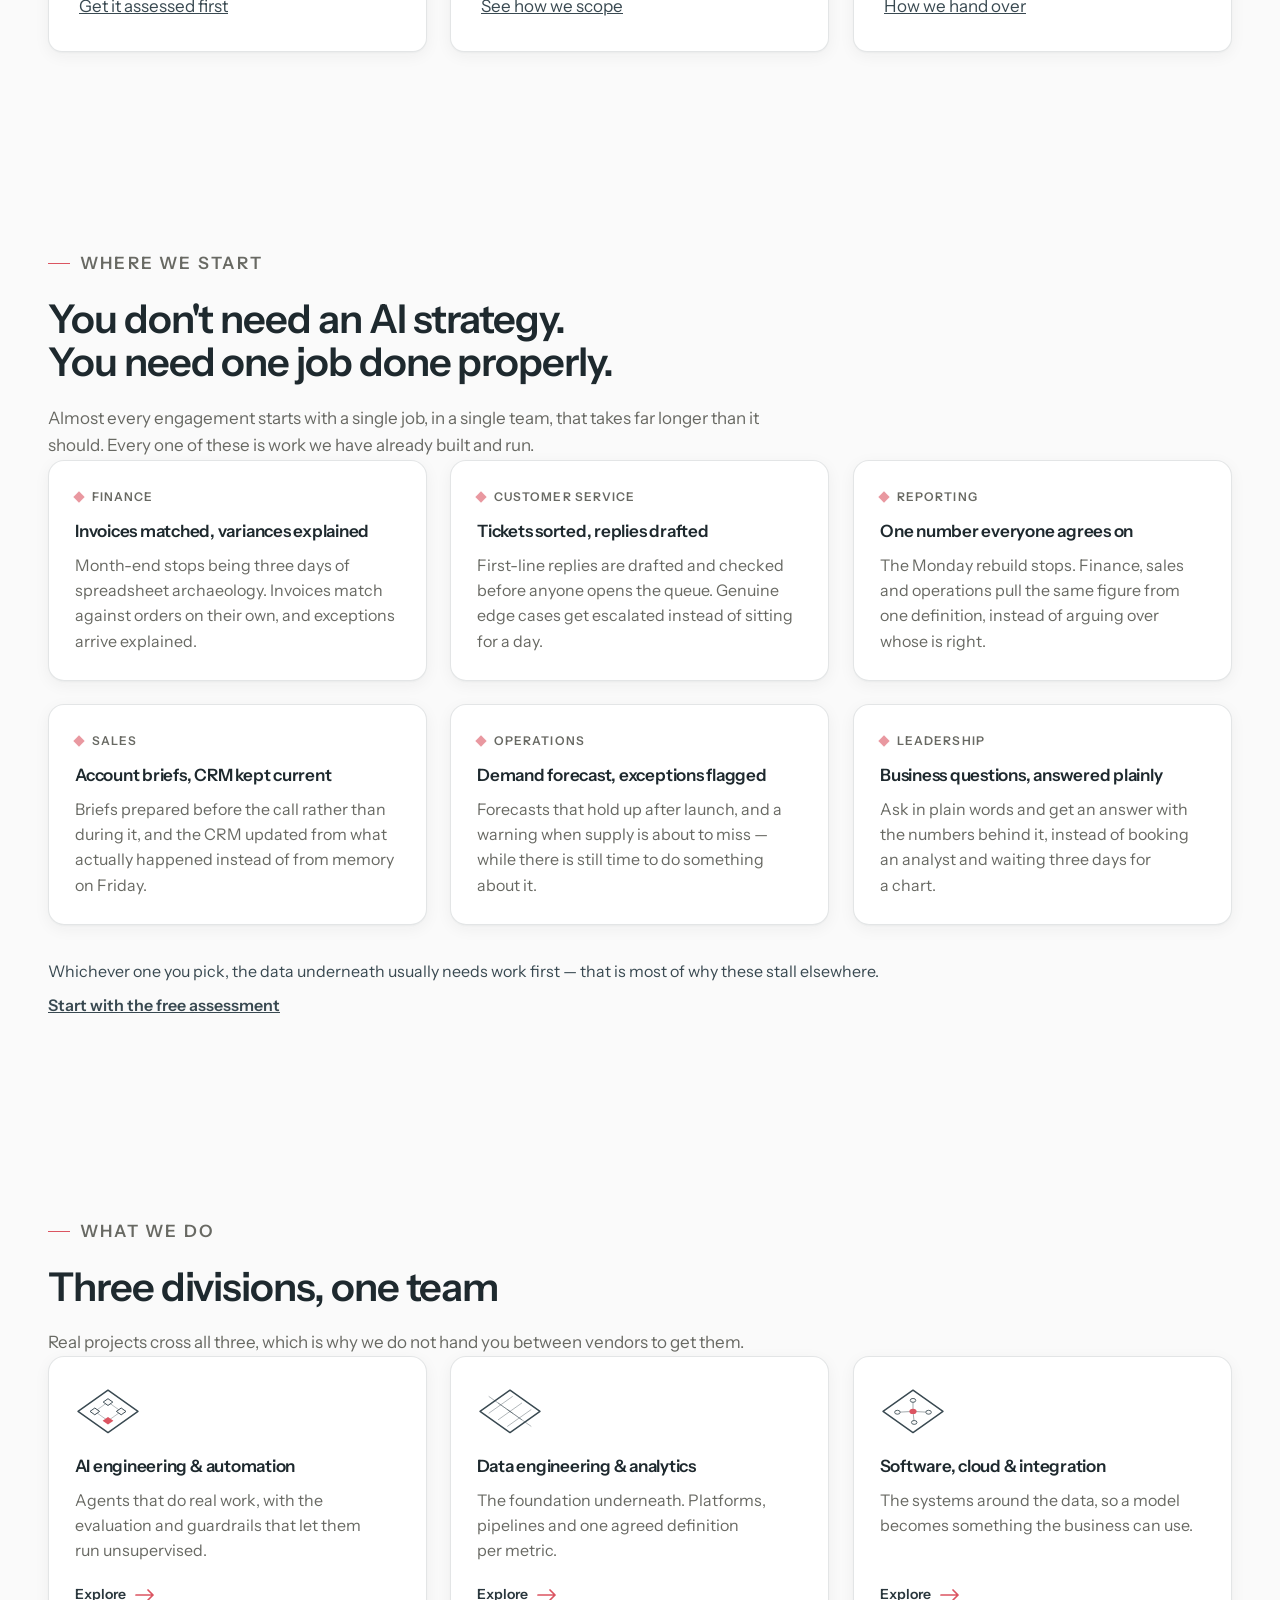
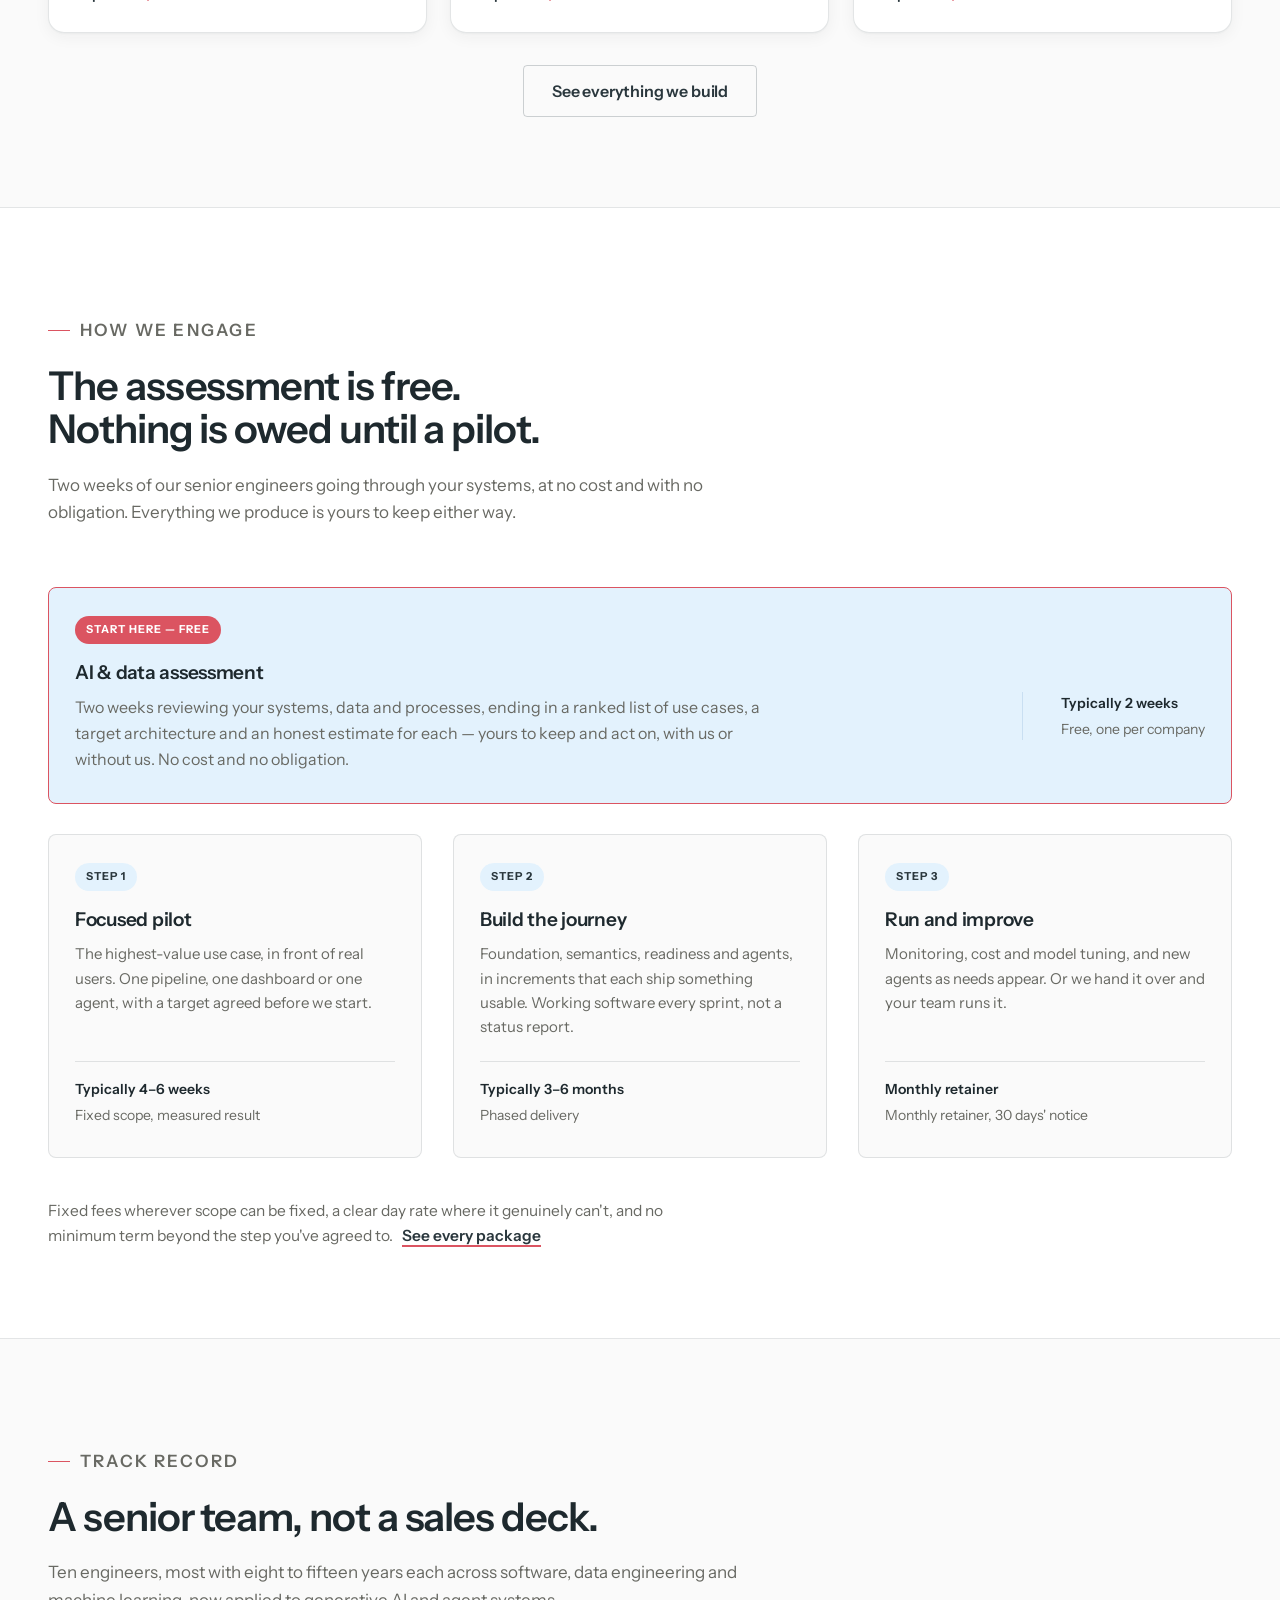
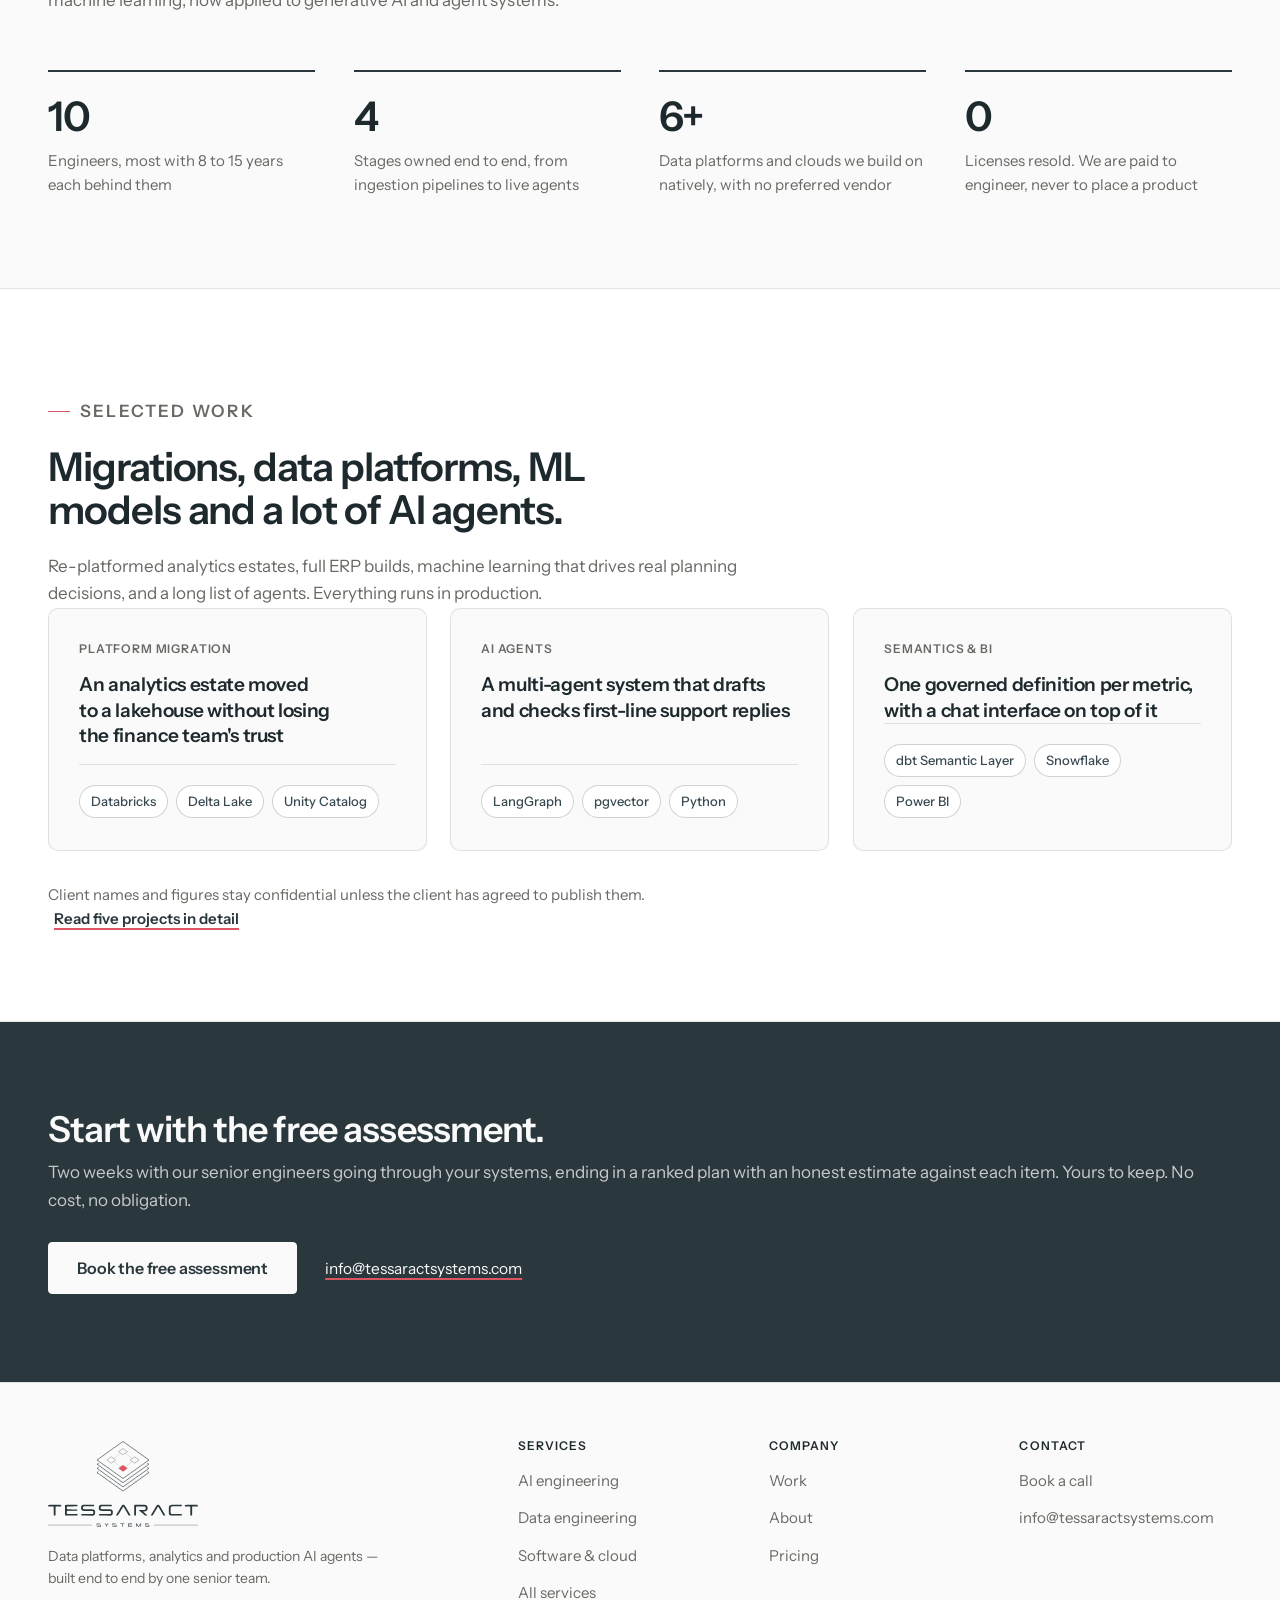
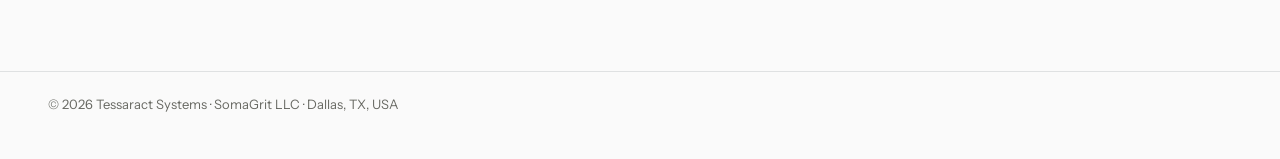
==== commit 360aa21f: "Keep air above the engage-step rule Three wider cards instead of four left no slack for margin-top:a" ====
--- a/index.html
+++ b/index.html
@@ -36,7 +36,7 @@
   <link rel="preconnect" href="https://fonts.googleapis.com">
   <link rel="preconnect" href="https://fonts.gstatic.com" crossorigin>
   <link href="https://fonts.googleapis.com/css2?family=Instrument+Sans:wght@400;500;600;700&display=swap" rel="stylesheet">
-  <link rel="stylesheet" href="/css/styles.css?v=20200825">
+  <link rel="stylesheet" href="/css/styles.css?v=753ef6ca">
 
   <script>document.documentElement.classList.add('js');</script>
 
--- a/css/styles.css
+++ b/css/styles.css
@@ -825,9 +825,13 @@
 }
 .engage-step.is-entry .engage-tag { background: var(--signal); color: #fff; }
 .engage-step h3 { margin-bottom: 10px; }
-.engage-step > p {
+.engage-step > p:not(.engage-meta) {
   font-size: .9375rem;
   color: var(--graphite);
+  /* Guarantees air above the meta rule. margin-top:auto on the meta only
+     absorbs slack, so a card whose copy happens to fill its height would
+     otherwise draw the rule flush against the last line. */
+  margin-bottom: 22px;
 }
 .engage-meta {
   margin: 20px 0 0;
